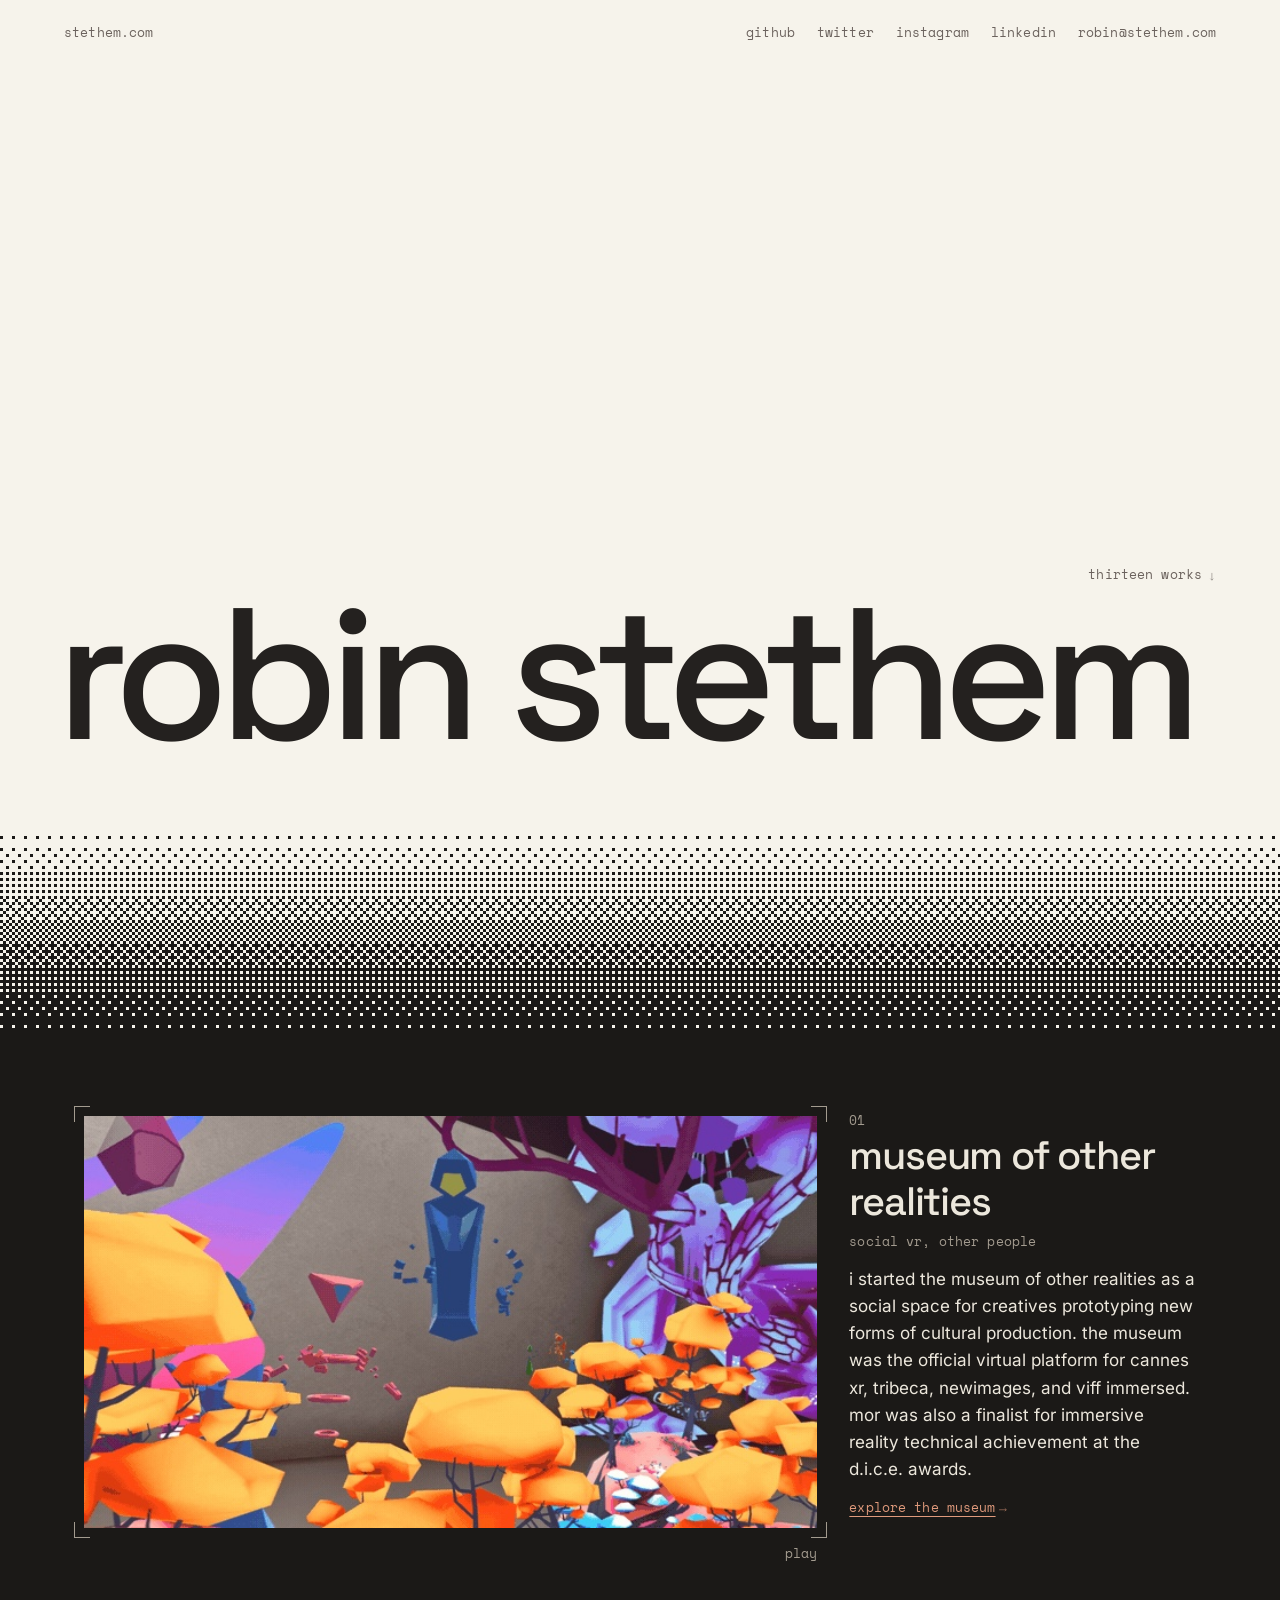
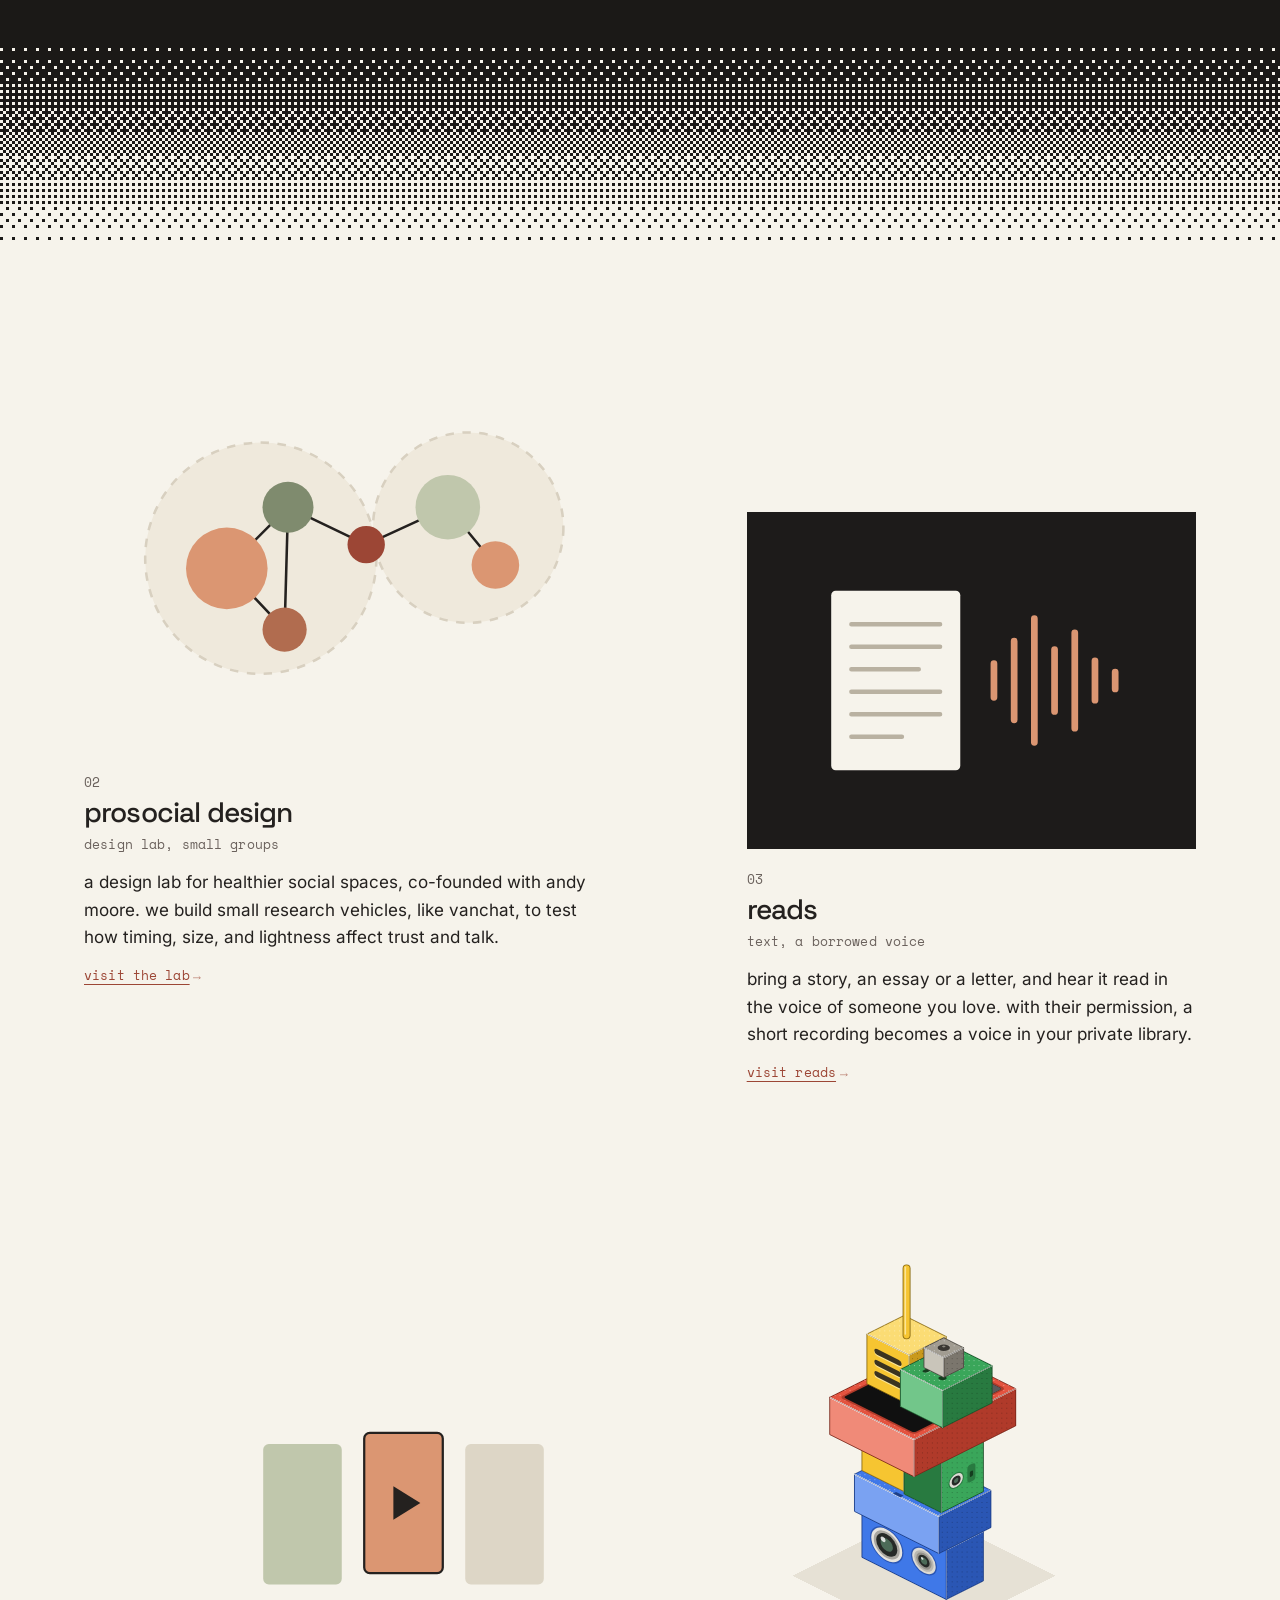
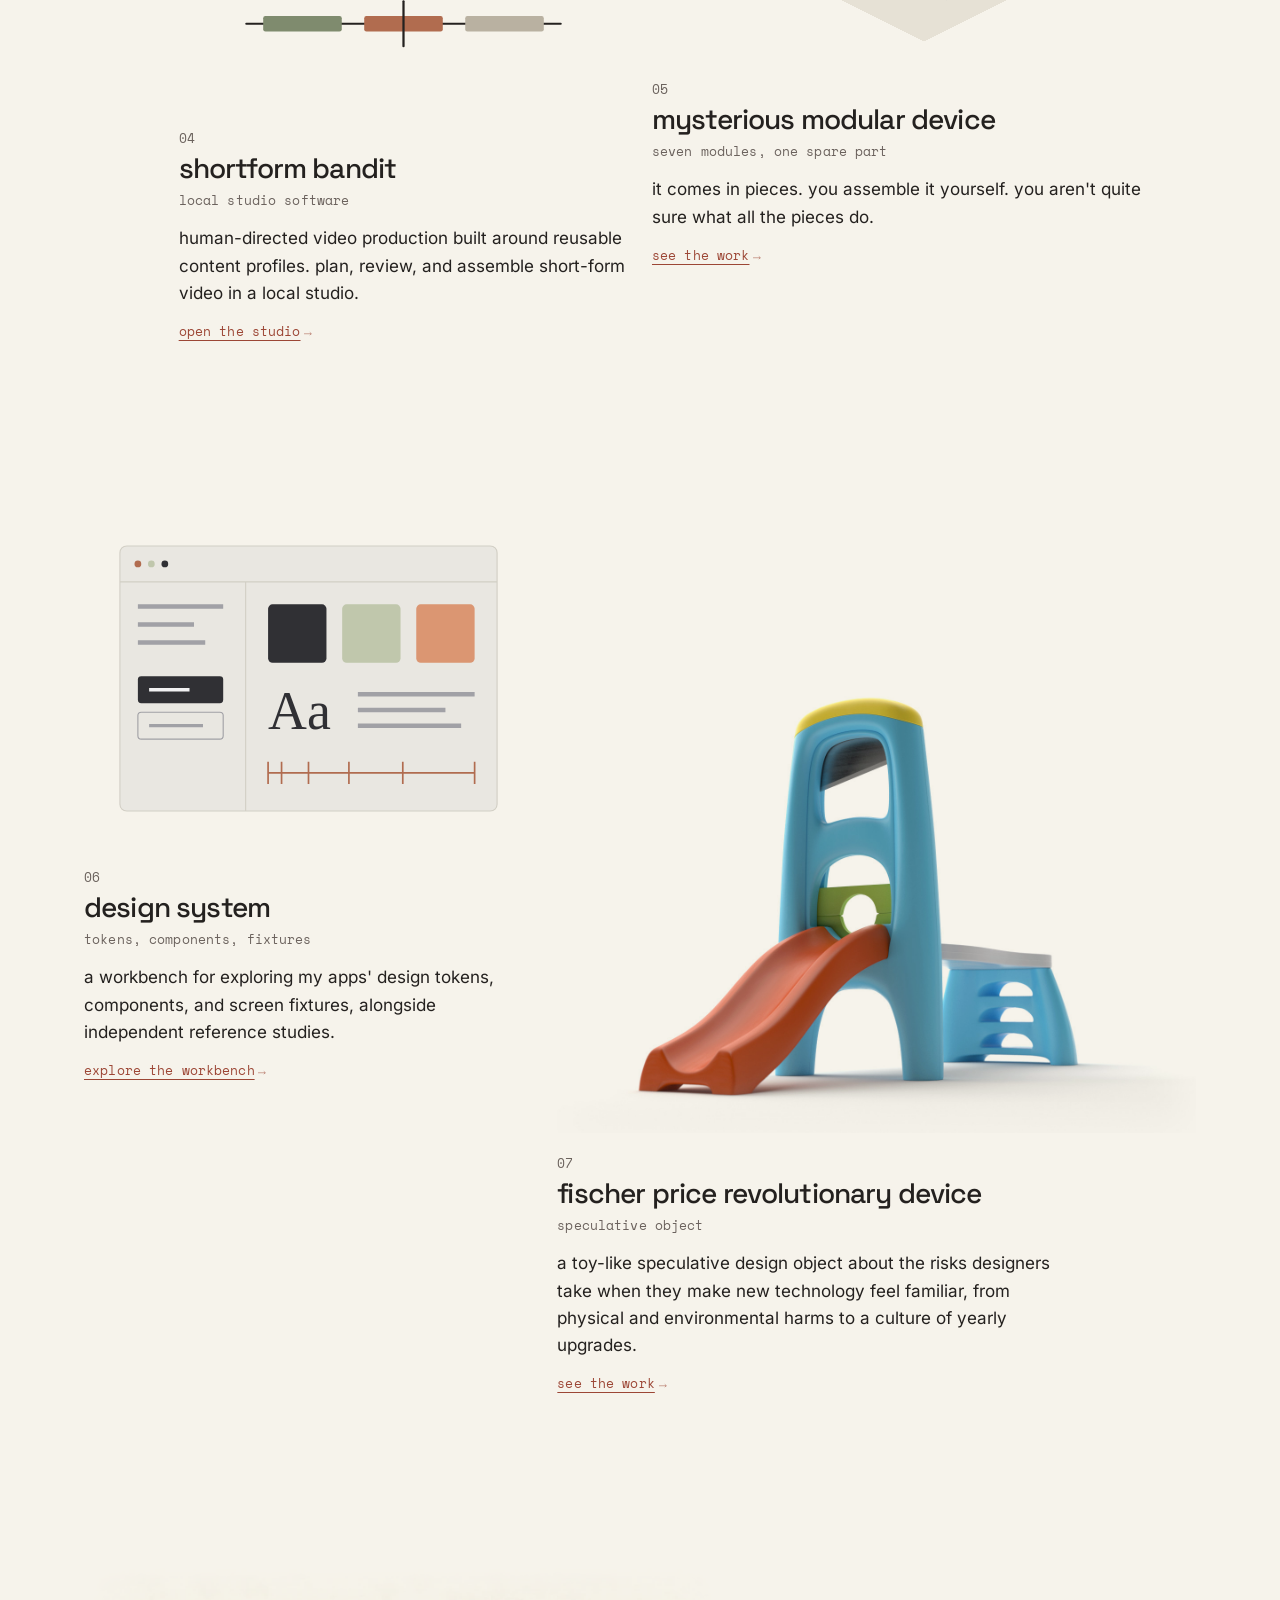
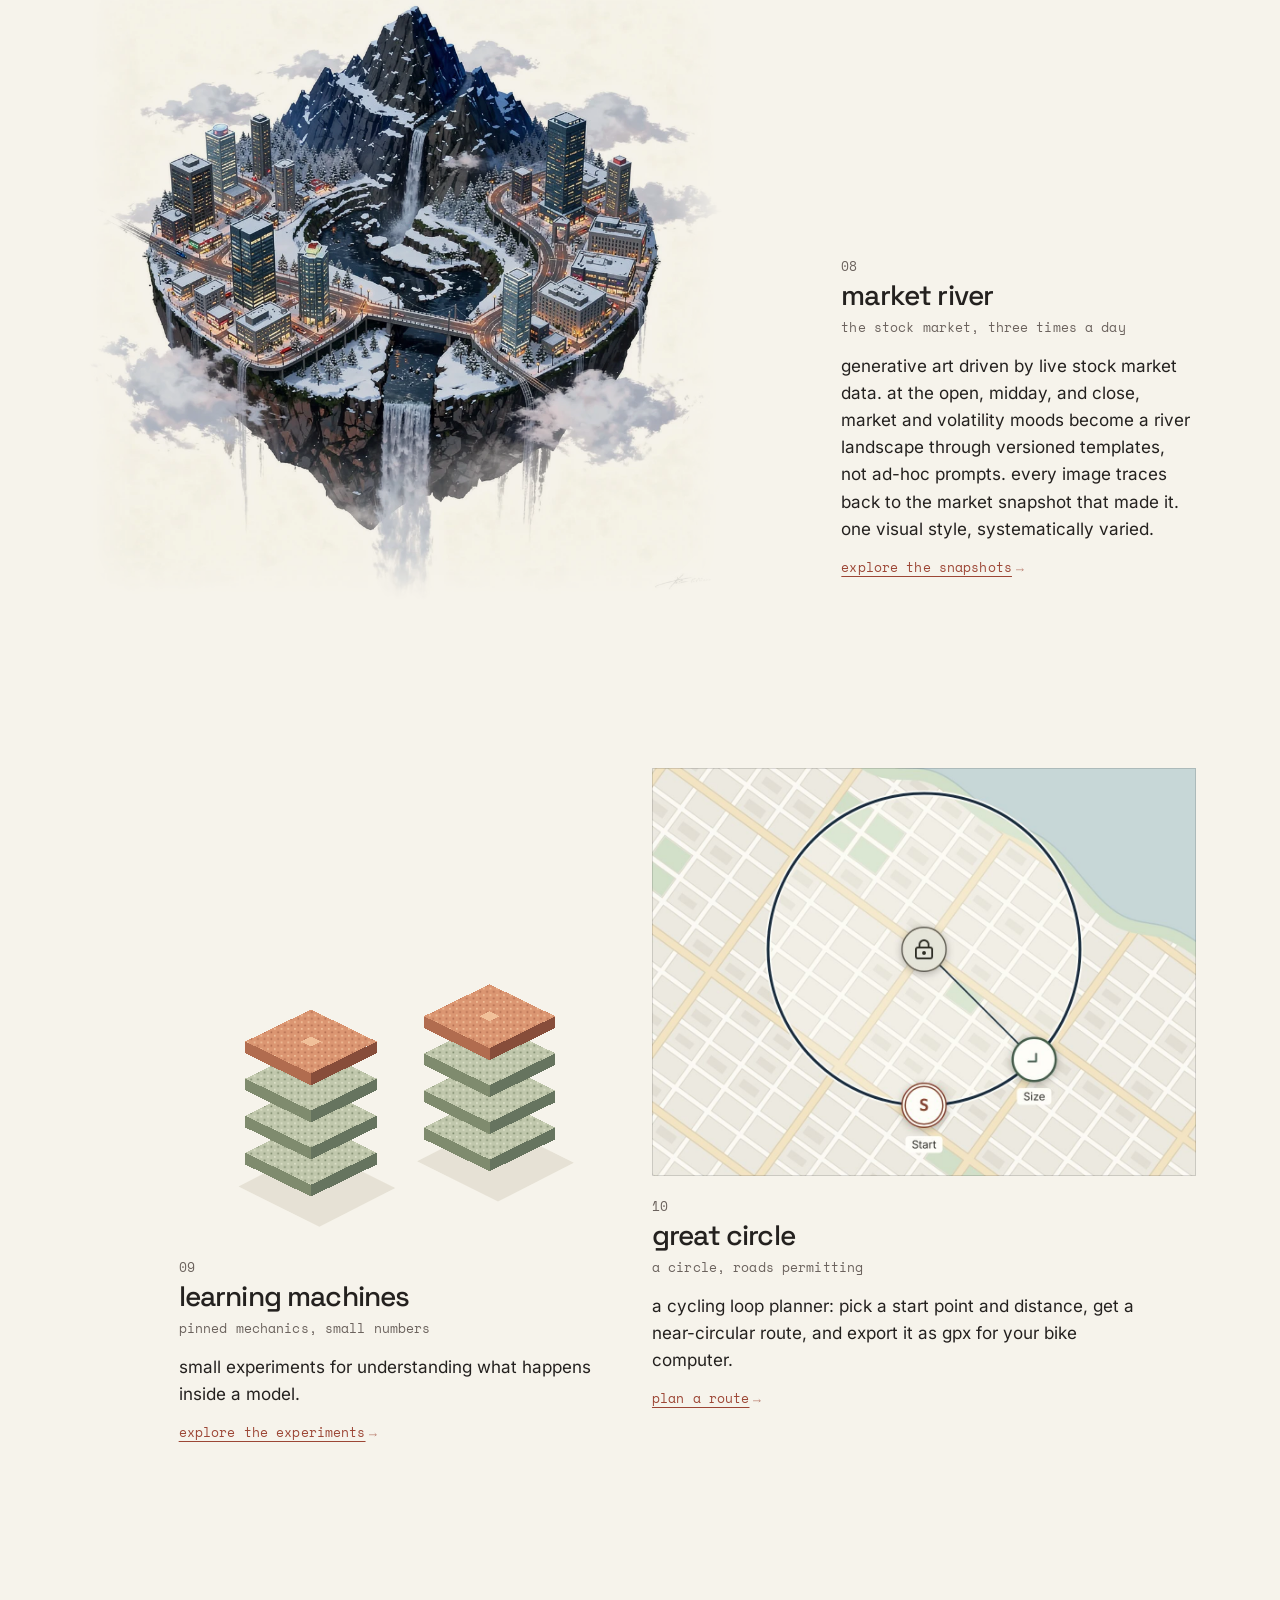
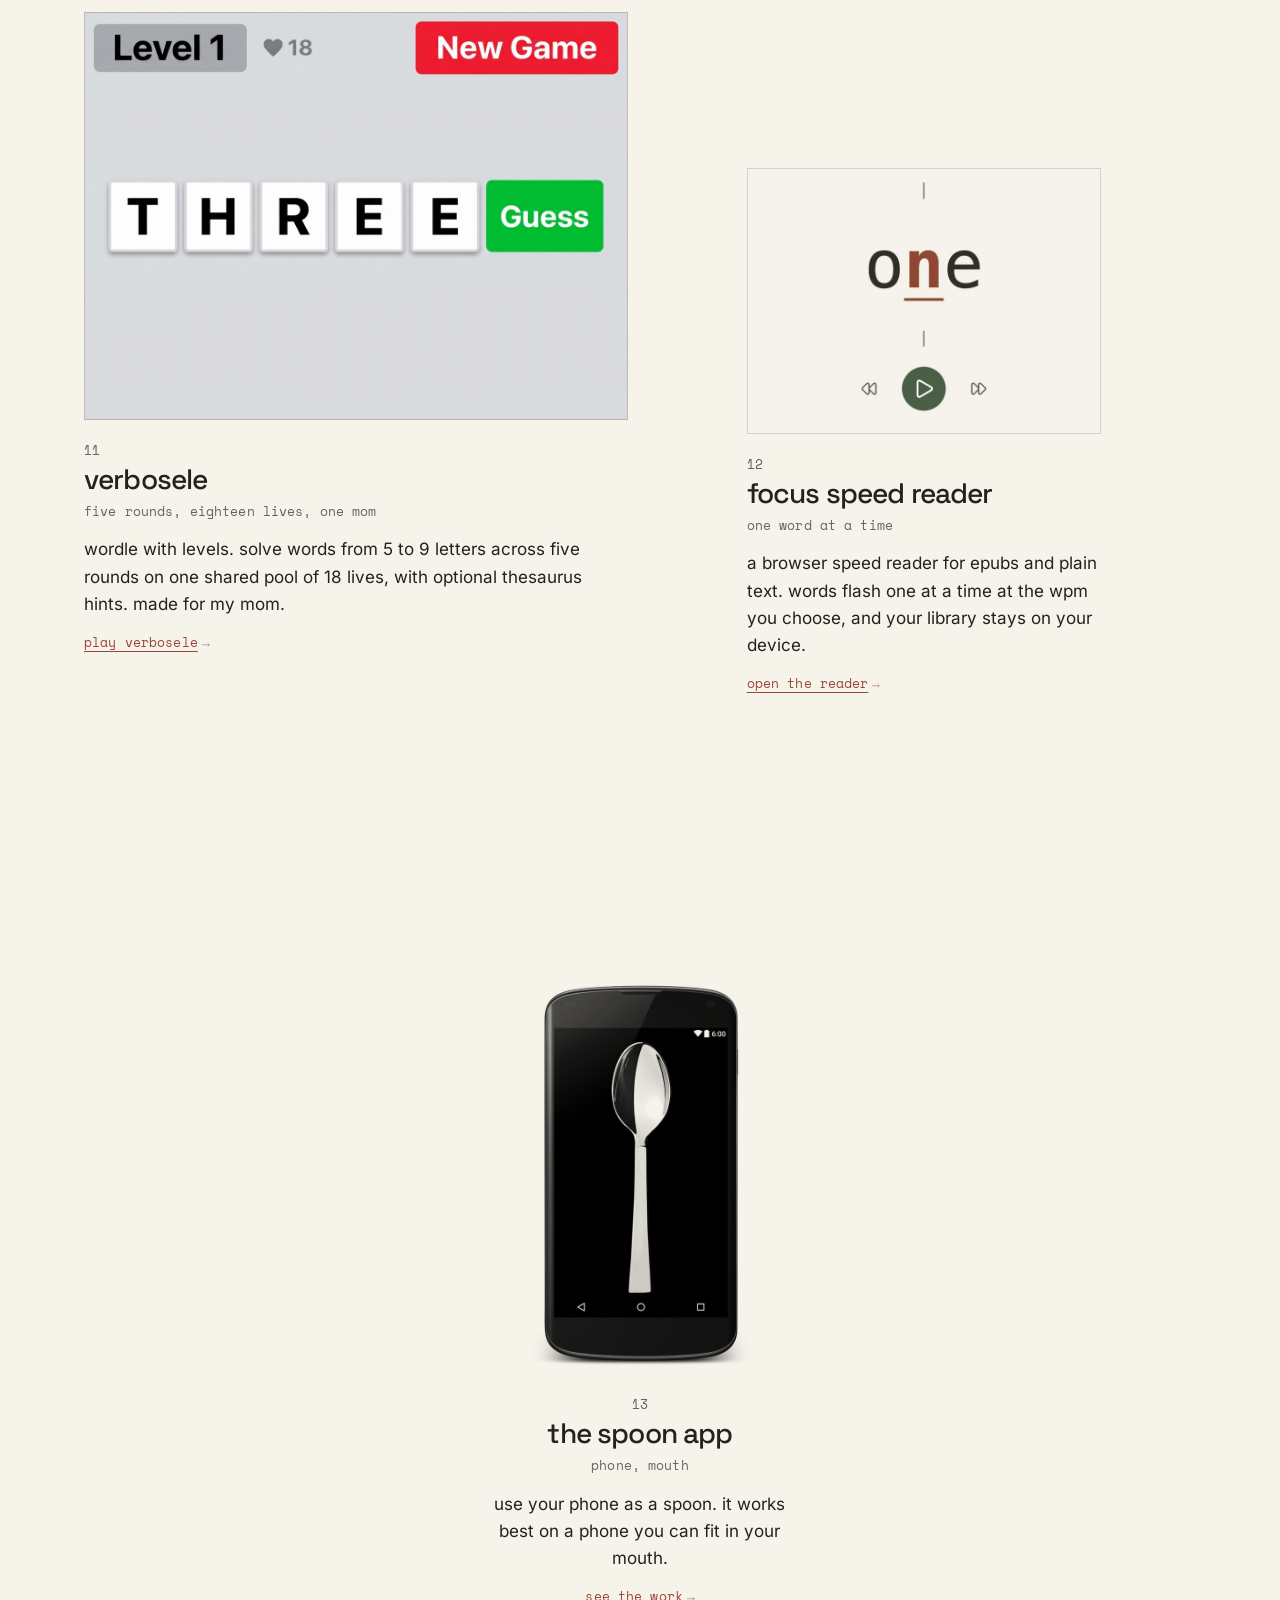
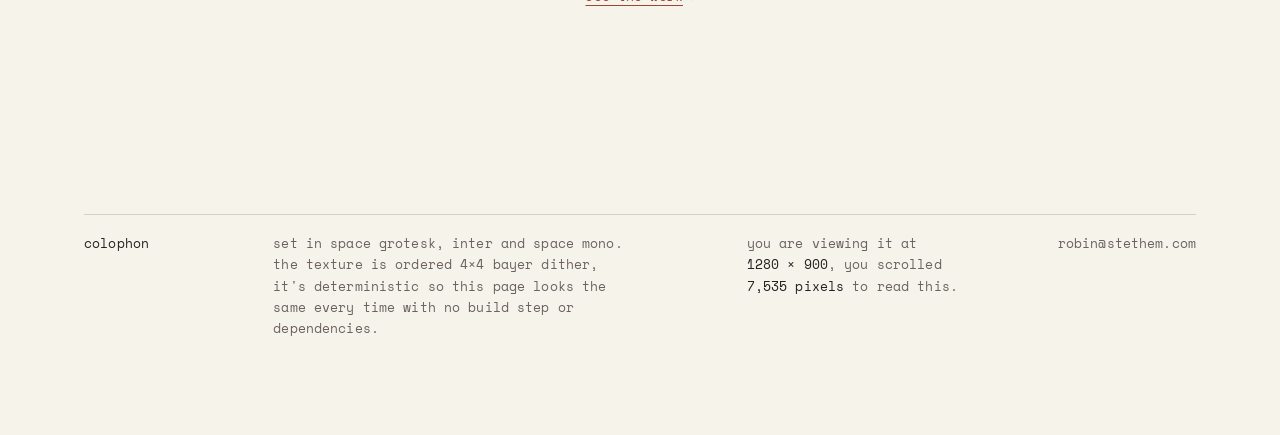
==== index.html @ 67fe588a "homepage refresh a little more decorative and fun" ====
<!DOCTYPE html>
<html lang="en">
<head>
    <meta charset="UTF-8">
    <meta name="viewport" content="width=device-width, initial-scale=1.0">
    <title>Robin Stethem — Museum of Other Realities founder · XR, generative art, design objects</title>
    <meta name="description" content="Robin Stethem founded the Museum of Other Realities, the social VR museum used by festivals like Cannes XR and Tribeca. Portfolio of speculative design objects, generative image systems, and small web apps.">
    <meta name="author" content="Robin Stethem">
    <link rel="canonical" href="https://stethem.com/">
    <link rel="alternate" type="text/markdown" href="https://stethem.com/index.md" title="Markdown version">
    <link rel="sitemap" type="application/xml" href="/sitemap.xml">

    <meta property="og:type" content="profile">
    <meta property="og:site_name" content="Robin Stethem">
    <meta property="og:title" content="Robin Stethem">
    <meta property="og:description" content="Founder of the Museum of Other Realities. Speculative design objects, generative image systems, and small web apps.">
    <meta property="og:url" content="https://stethem.com/">
    <meta property="og:image" content="https://stethem.com/images/og/home.jpg">
    <meta property="og:image:width" content="1200">
    <meta property="og:image:height" content="630">
    <meta property="og:image:alt" content="Projects by Robin Stethem: Museum of Other Realities, Mysterious Modular Device, Market River, and Verbosele">
    <meta property="profile:first_name" content="Robin">
    <meta property="profile:last_name" content="Stethem">
    <meta name="twitter:card" content="summary_large_image">
    <meta name="twitter:site" content="@robinstethem">
    <meta name="twitter:creator" content="@robinstethem">

    <link rel="icon" type="image/png" sizes="64x64" href="favicon.png">
    <link rel="preload" href="fonts/space-grotesk-latin.woff2" as="font" type="font/woff2" crossorigin>
    <link rel="preload" href="fonts/inter-latin.woff2" as="font" type="font/woff2" crossorigin>
    <link rel="preload" href="fonts/space-mono-latin.woff2" as="font" type="font/woff2" crossorigin>
    <link rel="stylesheet" href="homepage.css?v=20261113-1">
    <script src="homepage.js?v=20261113-1" defer></script>

    <script type="application/ld+json">
    {
      "@context": "https://schema.org",
      "@graph": [
        {
          "@type": "WebSite",
          "@id": "https://stethem.com/#website",
          "url": "https://stethem.com/",
          "name": "Robin Stethem",
          "inLanguage": "en",
          "publisher": { "@id": "https://stethem.com/#person" }
        },
        {
          "@type": "ProfilePage",
          "@id": "https://stethem.com/#profile",
          "url": "https://stethem.com/",
          "name": "Robin Stethem",
          "isPartOf": { "@id": "https://stethem.com/#website" },
          "mainEntity": { "@id": "https://stethem.com/#person" }
        },
        {
          "@type": "Person",
          "@id": "https://stethem.com/#person",
          "name": "Robin Stethem",
          "url": "https://stethem.com/",
          "email": "mailto:robin@stethem.com",
          "description": "Founder of the Museum of Other Realities. Makes speculative design objects, generative image systems, and small web apps.",
          "image": "https://stethem.com/images/og/home.jpg",
          "sameAs": [
            "https://github.com/rsteth",
            "https://x.com/robinstethem",
            "https://instagram.com/rsteth",
            "https://www.linkedin.com/in/stethem"
          ],
          "knowsAbout": ["Virtual reality", "Social VR", "Immersive art", "Speculative design", "Generative art", "Web applications"],
          "founder": {
            "@type": "Organization",
            "name": "Museum of Other Realities",
            "url": "https://museumor.com"
          }
        },
        {
          "@type": "ItemList",
          "name": "Projects",
          "itemListElement": [
            { "@type": "ListItem", "position": 1, "name": "Museum of Other Realities", "url": "https://museumor.com" },
            { "@type": "ListItem", "position": 2, "name": "Prosocial Design", "url": "https://prosocial.design" },
            { "@type": "ListItem", "position": 3, "name": "Reads", "url": "https://reads.sh" },
            { "@type": "ListItem", "position": 4, "name": "Shortform Bandit", "url": "https://bandit.stethem.com" },
            { "@type": "ListItem", "position": 5, "name": "Mysterious Modular Device", "url": "https://stethem.com/objects/mysterious-modular-device/" },
            { "@type": "ListItem", "position": 6, "name": "Design System", "url": "https://stethem.com/design-system/" },
            { "@type": "ListItem", "position": 7, "name": "Fischer Price Revolutionary Device", "url": "https://stethem.com/objects/fischer-price-revolutionary-device/" },
            { "@type": "ListItem", "position": 8, "name": "Market River", "url": "https://stethem.com/market-river/" },
            { "@type": "ListItem", "position": 9, "name": "Learning Machines", "url": "https://stethem.com/learning-machines/" },
            { "@type": "ListItem", "position": 10, "name": "Great Circle", "url": "https://stethem.com/great_circle/" },
            { "@type": "ListItem", "position": 11, "name": "Verbosele", "url": "https://stethem.com/verbosele/" },
            { "@type": "ListItem", "position": 12, "name": "Focus Speed Reader", "url": "https://stethem.com/focus-speed-reader/" },
            { "@type": "ListItem", "position": 13, "name": "The Spoon App", "url": "https://stethem.com/objects/the-spoon-app/" }
          ]
        }
      ]
    }
    </script>
</head>
<body>

<header class="hero">
    <div class="hero__bar mono">
        <span>stethem.com</span>
        <nav aria-label="Social and contact links">
            <a href="https://github.com/rsteth">github</a>
            <a href="https://x.com/robinstethem">twitter</a>
            <a href="https://instagram.com/rsteth">instagram</a>
            <a href="https://www.linkedin.com/in/stethem">linkedin</a>
            <a href="mailto:robin@stethem.com">robin@stethem.com</a>
        </nav>
    </div>
    <div class="hero__foot">
        <div class="hero__label mono">
            <p><a class="hero__down" href="#works">thirteen works<svg class="arrow arrow--s" viewBox="0 0 24 11" aria-hidden="true"><path d="M0 5.5h22.8M18 1l4.8 4.5L18 10"/></svg></a></p>
        </div>
        <h1>robin stethem</h1>
    </div>
</header>

<div class="band band--in" aria-hidden="true"><canvas data-band="in"></canvas></div>

<section class="room" id="works" aria-label="Museum of Other Realities">
    <div class="wrap">
        <article class="work room__hang" data-no="01">
            <figure class="film">
                <img src="museum-poster.jpg" alt="An immersive exhibition in the Museum of Other Realities" width="640" height="360">
                <video src="museum.mp4" poster="museum-poster.jpg" muted loop playsinline preload="metadata" aria-hidden="true" tabindex="-1"></video>
                <button class="film__toggle" type="button" hidden>pause</button>
            </figure>
            <div class="placard">
                <span class="placard__no mono">01</span>
                <h2><a class="work__link" href="https://museumor.com">Museum of Other Realities</a></h2>
                <span class="placard__medium mono">social vr, other people</span>
                <p>i started the museum of other realities as a social space for creatives prototyping new forms of cultural production. the museum was the official virtual platform for Cannes xr, tribeca, newimages, and viff immersed. mor was also a finalist for immersive reality technical achievement at the d.i.c.e. awards.</p>
                <span class="placard__action mono" aria-hidden="true">Explore the museum<svg class="arrow" viewBox="0 0 24 11"><path d="M0 5.5h22.8M18 1l4.8 4.5L18 10"/></svg></span>
            </div>
        </article>
    </div>
</section>

<div class="band band--out" aria-hidden="true"><canvas data-band="out"></canvas></div>

<main class="works">
    <div class="wrap hang">

        <article class="work w02" data-no="02">
            <figure class="frame"><img src="images/apps/prosocial.svg" alt="An illustration of two small groups of connected circles, joined by one circle that belongs to both" width="800" height="600" loading="lazy" decoding="async"></figure>
            <div class="placard">
                <span class="placard__no mono">02</span>
                <h2><a class="work__link" href="https://prosocial.design">Prosocial Design</a></h2>
                <span class="placard__medium mono">design lab, small groups</span>
                <p>A design lab for healthier social spaces, co-founded with Andy Moore. We build small research vehicles, like VanChat, to test how timing, size, and lightness affect trust and talk.</p>
                <span class="placard__action mono" aria-hidden="true">Visit the lab<svg class="arrow" viewBox="0 0 24 11"><path d="M0 5.5h22.8M18 1l4.8 4.5L18 10"/></svg></span>
            </div>
        </article>

        <article class="work w03" data-no="03">
            <figure class="frame"><img src="images/apps/reads.svg" alt="An illustration of a page of text turning into a sound wave" width="800" height="600" loading="lazy" decoding="async"></figure>
            <div class="placard">
                <span class="placard__no mono">03</span>
                <h2><a class="work__link" href="https://reads.sh">Reads</a></h2>
                <span class="placard__medium mono">text, a borrowed voice</span>
                <p>Bring a story, an essay or a letter, and hear it read in the voice of someone you love. With their permission, a short recording becomes a voice in your private library.</p>
                <span class="placard__action mono" aria-hidden="true">Visit Reads<svg class="arrow" viewBox="0 0 24 11"><path d="M0 5.5h22.8M18 1l4.8 4.5L18 10"/></svg></span>
            </div>
        </article>

        <article class="work w04" data-no="04">
            <figure class="frame"><img src="images/apps/shortform-bandit.svg" alt="An illustration of three vertical video frames on a timeline, the middle one marked for review" width="800" height="600" loading="lazy" decoding="async"></figure>
            <div class="placard">
                <span class="placard__no mono">04</span>
                <h2><a class="work__link" href="https://bandit.stethem.com">Shortform Bandit</a></h2>
                <span class="placard__medium mono">local studio software</span>
                <p>Human-directed video production built around reusable content profiles. Plan, review, and assemble short-form video in a local studio.</p>
                <span class="placard__action mono" aria-hidden="true">Open the studio<svg class="arrow" viewBox="0 0 24 11"><path d="M0 5.5h22.8M18 1l4.8 4.5L18 10"/></svg></span>
            </div>
        </article>

        <article class="work w05" data-no="05">
            <figure class="frame" role="img" aria-label="The Mysterious Modular Device's colored modules stacked as a tower in the wrong order"><svg xmlns="http://www.w3.org/2000/svg" viewBox="-199.3 -232 438.7 329" fill="none" aria-hidden="true" class="mmd-thumbnail-art" shape-rendering="crispEdges"><defs><pattern id="mmd-dl" width="4" height="4" patternUnits="userSpaceOnUse"><rect width="1" height="1" fill="#fff" opacity=".4"/></pattern><pattern id="mmd-dd" width="4" height="4" patternUnits="userSpaceOnUse"><rect x="2" y="2" width="1" height="1" fill="#000" opacity=".25"/></pattern><pattern id="mmd-mesh" width="2.4" height="2.4" patternUnits="userSpaceOnUse"><circle cx=".8" cy=".8" r=".55" fill="#9a9a96"/></pattern></defs><rect x="-199.3" y="-232" width="438.7" height="329" fill="#f6f3eb"/><path d="M20,-23L126,30L20,83L-86,30z" fill="#ddd6c6" opacity=".6"/><g class="mmd-piece" style="--mmd-x:-7px;--mmd-y:-3.5px"><g stroke="#1d3f88" stroke-width=".7" stroke-linejoin="round"><path d="M0,-40L68,-6L38,9L-30,-25z" fill="#7aa2f2"/><path d="M68,-6L38,9L38,49L68,34z" fill="#2a56b4"/><path d="M-30,-25L38,9L38,49L-30,15z" fill="#3f78e8"/></g><path d="M0,-40L68,-6L38,9L-30,-25z" fill="url(#mmd-dl)"/><path d="M68,-6L38,9L38,49L68,34z" fill="url(#mmd-dd)"/><path d="M-30 -25L38 9" stroke="#fff" stroke-width="1.3" opacity="0.55"/><path d="M68 -6L38 9" stroke="#fff" stroke-width="1.3" opacity="0.4"/><path d="M38 9L38 49" stroke="#fff" stroke-width="1" opacity="0.3"/><g shape-rendering="geometricPrecision" transform="matrix(1,.5,0,1,-30,-25)"><circle cx="20" cy="20" r="13.5" fill="#2a56b4"/><circle cx="20" cy="20" r="12.5" fill="#e6e4de"/><circle cx="20" cy="20" r="10.5" fill="#a9a7a0"/><circle cx="20" cy="20" r="8.5" fill="#262a27"/><circle cx="20" cy="20" r="5" fill="#4c6b58"/><circle cx="17" cy="17" r="2" fill="#fff" opacity=".8"/><circle cx="50" cy="18" r="10.5" fill="#2a56b4"/><circle cx="50" cy="18" r="9.5" fill="#dddbd4"/><circle cx="50" cy="18" r="7.8" fill="#b9b7b0"/><circle cx="50" cy="18" r="6.2" fill="#93918a"/><circle cx="50" cy="18" r="4.6" fill="#262a27"/><circle cx="50" cy="18" r="2.6" fill="#4c6b58"/><circle cx="48.6" cy="16.6" r="1" fill="#fff" opacity=".8"/></g></g><g class="mmd-piece" style="--mmd-x:7px;--mmd-y:3.5px"><g stroke="#1d3f88" stroke-width=".7" stroke-linejoin="round"><path d="M6,-73L74,-39L32,-18L-36,-52z" fill="#3f78e8"/><path d="M74,-39L32,-18L32,12L74,-9z" fill="#2a56b4"/><path d="M-36,-52L32,-18L32,12L-36,-22z" fill="#7aa2f2"/></g><path d="M6,-73L74,-39L32,-18L-36,-52z" fill="url(#mmd-dl)"/><path d="M74,-39L32,-18L32,12L74,-9z" fill="url(#mmd-dd)"/><path d="M-36 -52L32 -18" stroke="#fff" stroke-width="1.3" opacity="0.55"/><path d="M74 -39L32 -18" stroke="#fff" stroke-width="1.3" opacity="0.4"/><path d="M32 -18L32 12" stroke="#fff" stroke-width="1" opacity="0.3"/><g shape-rendering="geometricPrecision" transform="matrix(1,.5,-1,.5,6,-73)"><rect x="7" y="10" width="54" height="22" rx="11" fill="#2a56b4"/><rect x="8" y="11" width="52" height="20" rx="10" fill="#e6e4de"/><rect x="10" y="13" width="48" height="16" rx="8" fill="#4a4a48"/><rect x="10" y="13" width="48" height="16" rx="8" fill="url(#mmd-mesh)"/><rect x="31" y="39.5" width="6" height="2.5" fill="#1d3f88"/></g></g><g class="mmd-piece" style="--mmd-x:-8px;--mmd-y:-4px"><g stroke="#8a6a10" stroke-width=".7" stroke-linejoin="round"><path d="M0,-112L34,-95L4,-80L-30,-97z" fill="#fbdc74"/><path d="M34,-95L4,-80L4,-38L34,-53z" fill="#c9991c"/><path d="M-30,-97L4,-80L4,-38L-30,-55z" fill="#f6c531"/></g><path d="M0,-112L34,-95L4,-80L-30,-97z" fill="url(#mmd-dl)"/><path d="M34,-95L4,-80L4,-38L34,-53z" fill="url(#mmd-dd)"/><path d="M-30 -97L4 -80" stroke="#fff" stroke-width="1.3" opacity="0.55"/><path d="M34 -95L4 -80" stroke="#fff" stroke-width="1.3" opacity="0.4"/><path d="M4 -80L4 -38" stroke="#fff" stroke-width="1" opacity="0.3"/><g shape-rendering="geometricPrecision" transform="matrix(1,.5,0,1,-30,-97)"><circle cx="17" cy="21.6" r="2" fill="#fbe596"/><circle cx="17" cy="21" r="2" fill="#6e540a"/></g></g><g class="mmd-piece" style="--mmd-x:8px;--mmd-y:-4px"><g stroke="#1a5229" stroke-width=".7" stroke-linejoin="round"><path d="M38,-95L68,-80L34,-63L4,-78z" fill="#72c68a"/><path d="M68,-80L34,-63L34,-21L68,-38z" fill="#3aa65a"/><path d="M4,-78L34,-63L34,-21L4,-36z" fill="#287a40"/></g><path d="M38,-95L68,-80L34,-63L4,-78z" fill="url(#mmd-dl)"/><path d="M68,-80L34,-63L34,-21L68,-38z" fill="url(#mmd-dd)"/><path d="M4 -78L34 -63" stroke="#fff" stroke-width="1.3" opacity="0.55"/><path d="M68 -80L34 -63" stroke="#fff" stroke-width="1.3" opacity="0.4"/><path d="M34 -63L34 -21" stroke="#fff" stroke-width="1" opacity="0.3"/><g shape-rendering="geometricPrecision" transform="matrix(1,-.5,0,1,34,-63)"><circle cx="12" cy="22" r="6.2" fill="#287a40"/><circle cx="12" cy="22" r="5.4" fill="#dddbd4"/><circle cx="12" cy="22" r="3.6" fill="#262a27"/><circle cx="12" cy="22" r="1.8" fill="#4c6b58"/><rect x="21" y="15" width="6.5" height="14" rx="2.5" fill="#287a40"/><rect x="23" y="20.5" width="2.6" height="4.5" rx="1" fill="#143d1e"/></g></g><g class="mmd-piece" style="--mmd-x:-7px;--mmd-y:3.5px"><g stroke="#7c261a" stroke-width=".7" stroke-linejoin="round"><path d="M26,-155L94,-121L12,-80L-56,-114z" fill="#e4533f"/><path d="M94,-121L12,-80L12,-50L94,-91z" fill="#b03a2a"/><path d="M-56,-114L12,-80L12,-50L-56,-84z" fill="#f08a78"/></g><path d="M26,-155L94,-121L12,-80L-56,-114z" fill="url(#mmd-dl)"/><path d="M94,-121L12,-80L12,-50L94,-91z" fill="url(#mmd-dd)"/><path d="M-56 -114L12 -80" stroke="#fff" stroke-width="1.3" opacity="0.55"/><path d="M94 -121L12 -80" stroke="#fff" stroke-width="1.3" opacity="0.4"/><path d="M12 -80L12 -50" stroke="#fff" stroke-width="1" opacity="0.3"/><g shape-rendering="geometricPrecision" transform="matrix(1,.5,-1,.5,26,-155)"><rect x="4" y="4" width="60" height="74" rx="2.5" fill="#b03a2a"/><rect x="5.5" y="5.5" width="57" height="71" rx="2" fill="#101010"/><path d="M5.5 7.5q0-2 2-2h53q2 0 2 2V52L5.5 26z" fill="#5a5a5a"/></g></g><g class="mmd-piece" style="--mmd-x:-6px;--mmd-y:-3px"><g stroke="#8a6a10" stroke-width=".7" stroke-linejoin="round"><path d="M4,-180L38,-163L8,-148L-26,-165z" fill="#fbdc74"/><path d="M38,-163L8,-148L8,-108L38,-123z" fill="#c9991c"/><path d="M-26,-165L8,-148L8,-108L-26,-125z" fill="#f6c531"/></g><path d="M4,-180L38,-163L8,-148L-26,-165z" fill="url(#mmd-dl)"/><path d="M38,-163L8,-148L8,-108L38,-123z" fill="url(#mmd-dd)"/><path d="M-26 -165L8 -148" stroke="#fff" stroke-width="1.3" opacity="0.55"/><path d="M38 -163L8 -148" stroke="#fff" stroke-width="1.3" opacity="0.4"/><path d="M8 -148L8 -108" stroke="#fff" stroke-width="1" opacity="0.3"/><g shape-rendering="geometricPrecision" transform="matrix(1,.5,0,1,-26,-165)"><rect x="6" y="9" width="22" height="4.5" rx="2.2" fill="#fbe596"/><rect x="6" y="8" width="22" height="4.5" rx="2.2" fill="#3b3320"/><rect x="6" y="18" width="22" height="4.5" rx="2.2" fill="#fbe596"/><rect x="6" y="17" width="22" height="4.5" rx="2.2" fill="#3b3320"/><rect x="6" y="27" width="22" height="4.5" rx="2.2" fill="#fbe596"/><rect x="6" y="26" width="22" height="4.5" rx="2.2" fill="#3b3320"/></g><g shape-rendering="geometricPrecision" transform="matrix(1,-.5,0,1,8,-148)"><rect x="3" y="8" width="17" height="4.5" rx="2.2" fill="#3b3320"/><rect x="3" y="17" width="17" height="4.5" rx="2.2" fill="#3b3320"/><rect x="3" y="26" width="17" height="4.5" rx="2.2" fill="#3b3320"/></g></g><g class="mmd-piece" style="--mmd-x:6px;--mmd-y:3px"><g stroke="#1a5229" stroke-width=".7" stroke-linejoin="round"><path d="M41,-156.5L75,-139.5L35,-119.5L1,-136.5z" fill="#3aa65a"/><path d="M75,-139.5L35,-119.5L35,-89.5L75,-109.5z" fill="#287a40"/><path d="M1,-136.5L35,-119.5L35,-89.5L1,-106.5z" fill="#72c68a"/></g><path d="M41,-156.5L75,-139.5L35,-119.5L1,-136.5z" fill="url(#mmd-dl)"/><path d="M75,-139.5L35,-119.5L35,-89.5L75,-109.5z" fill="url(#mmd-dd)"/><path d="M1 -136.5L35 -119.5" stroke="#fff" stroke-width="1.3" opacity="0.55"/><path d="M75 -139.5L35 -119.5" stroke="#fff" stroke-width="1.3" opacity="0.4"/><path d="M35 -119.5L35 -89.5" stroke="#fff" stroke-width="1" opacity="0.3"/><g shape-rendering="geometricPrecision" transform="matrix(1,.5,-1,.5,41,-156.5)"><rect x="10.8" y="7" width="3.2" height="26" rx="1.6" fill="#72c68a"/><rect x="10" y="7" width="3.2" height="26" rx="1.6" fill="#143d1e"/><circle cx="24" cy="30" r="2.4" fill="#143d1e"/></g></g><g class="mmd-piece" style="--mmd-x:-6px;--mmd-y:-3px"><g shape-rendering="geometricPrecision" stroke-linecap="round"><path d="M6 -164L6 -218" stroke="#8a6a10" stroke-width="6.4"/><path d="M6 -164L6 -218" stroke="#f6c531" stroke-width="5"/><path d="M5 -165L5 -219" stroke="#fbe596" stroke-width="1.2"/></g></g><g class="mmd-piece" style="--mmd-x:6px;--mmd-y:3px"><g stroke="#4a4740" stroke-width=".7" stroke-linejoin="round"><path d="M36,-162L52,-154L36,-146L20,-154z" fill="#a19c91"/><path d="M52,-154L36,-146L36,-130L52,-138z" fill="#7b766d"/><path d="M20,-154L36,-146L36,-130L20,-138z" fill="#c9c5ba"/></g><path d="M36,-162L52,-154L36,-146L20,-154z" fill="url(#mmd-dl)"/><path d="M52,-154L36,-146L36,-130L52,-138z" fill="url(#mmd-dd)"/><path d="M20 -154L36 -146" stroke="#fff" stroke-width="1.3" opacity="0.55"/><path d="M52 -154L36 -146" stroke="#fff" stroke-width="1.3" opacity="0.4"/><path d="M36 -146L36 -130" stroke="#fff" stroke-width="1" opacity="0.3"/><g shape-rendering="geometricPrecision" transform="matrix(1,.5,-1,.5,36,-162)"><circle cx="8" cy="8" r="3.5" fill="#3a3732"/><circle cx="7" cy="7" r="1" fill="#8a867c"/></g></g></svg></figure>
            <div class="placard">
                <span class="placard__no mono">05</span>
                <h2><a class="work__link" href="objects/mysterious-modular-device/">Mysterious Modular Device</a></h2>
                <span class="placard__medium mono">seven modules, one spare part</span>
                <p>It comes in pieces. You assemble it yourself. You aren't quite sure what all the pieces do.</p>
                <span class="placard__action mono" aria-hidden="true">See the work<svg class="arrow" viewBox="0 0 24 11"><path d="M0 5.5h22.8M18 1l4.8 4.5L18 10"/></svg></span>
            </div>
        </article>

        <article class="work w06" data-no="06">
            <figure class="frame"><img src="images/apps/design-system.svg" alt="An illustration of design tokens: color swatches, type, spacing, and component shapes" width="800" height="600" loading="lazy" decoding="async"></figure>
            <div class="placard">
                <span class="placard__no mono">06</span>
                <h2><a class="work__link" href="https://stethem.com/design-system/">Design System</a></h2>
                <span class="placard__medium mono">tokens, components, fixtures</span>
                <p>A workbench for exploring my apps' design tokens, components, and screen fixtures, alongside independent reference studies.</p>
                <span class="placard__action mono" aria-hidden="true">Explore the workbench<svg class="arrow" viewBox="0 0 24 11"><path d="M0 5.5h22.8M18 1l4.8 4.5L18 10"/></svg></span>
            </div>
        </article>

        <article class="work w07" data-no="07">
            <figure class="frame frame--paper"><img src="images/invisible-objects/IMG_8485.jpeg" alt="The blue, yellow, orange, and green Fischer Price Revolutionary Device" width="1440" height="1080" loading="lazy" decoding="async"></figure>
            <div class="placard">
                <span class="placard__no mono">07</span>
                <h2><a class="work__link" href="objects/fischer-price-revolutionary-device/">Fischer Price Revolutionary Device</a></h2>
                <span class="placard__medium mono">speculative object</span>
                <p>A toy-like speculative design object about the risks designers take when they make new technology feel familiar, from physical and environmental harms to a culture of yearly upgrades.</p>
                <span class="placard__action mono" aria-hidden="true">See the work<svg class="arrow" viewBox="0 0 24 11"><path d="M0 5.5h22.8M18 1l4.8 4.5L18 10"/></svg></span>
            </div>
        </article>

        <article class="work w08" data-no="08">
            <figure class="frame frame--square"><span class="feather"><img src="images/market-river/2026-10-23-close-353a8248769a-sunny.webp" alt="A snowy floating island city with skyscrapers, a mountain waterfall, and a winding river — Market River, October 23 closing snapshot" width="1008" height="1008" loading="lazy" decoding="async"></span></figure>
            <div class="placard">
                <span class="placard__no mono">08</span>
                <h2><a class="work__link" href="market-river/">Market River</a></h2>
                <span class="placard__medium mono">the stock market, three times a day</span>
                <p>Generative art driven by live stock market data. At the open, midday, and close, market and volatility moods become a river landscape through versioned templates, not ad-hoc prompts. Every image traces back to the market snapshot that made it. One visual style, systematically varied.</p>
                <span class="placard__action mono" aria-hidden="true">Explore the snapshots<svg class="arrow" viewBox="0 0 24 11"><path d="M0 5.5h22.8M18 1l4.8 4.5L18 10"/></svg></span>
            </div>
        </article>

        <article class="work w09" data-no="09">
            <figure class="frame" role="img" aria-label="Two isometric layer stacks, each with three sage slabs beneath one terracotta slab"><svg xmlns="http://www.w3.org/2000/svg" viewBox="0 0 266 200" fill="none" aria-hidden="true" class="learning-thumbnail-art"><defs><pattern id="lm-sage-dither" width="4" height="4" patternUnits="userSpaceOnUse"><rect width="1" height="1" fill="#dde1c9"/><rect x="2" y="2" width="1" height="1" fill="#7f8b6e"/></pattern><pattern id="lm-terra-dither" width="4" height="4" patternUnits="userSpaceOnUse"><rect width="1" height="1" fill="#f1c19a"/><rect x="2" y="2" width="1" height="1" fill="#b16c4f"/></pattern></defs><path fill="#f6f3eb" d="M0 0h266v200H0z"/><path d="M35 170l45 -23 48 24 -45 23z" fill="#ddd6c6" opacity=".6"/><g class="learning-thumb-slab" style="--slab-lift:0px" shape-rendering="crispEdges"><path d="M39 150l39 19v7l-39 -19z" fill="#7f8b6e"/><path d="M78 169l39 -19v7l-39 19z" fill="#66745f"/><path d="M78 131l39 19 -39 19 -39 -19z" fill="#c0c7ac"/><path d="M78 131l39 19 -39 19 -39 -19z" fill="url(#lm-sage-dither)"/><path d="M72 150l6 -3 6 3 -6 3z" fill="#dde1c9"/></g><g class="learning-thumb-slab" style="--slab-lift:-3px" shape-rendering="crispEdges"><path d="M39 128l39 19v7l-39 -19z" fill="#7f8b6e"/><path d="M78 147l39 -19v7l-39 19z" fill="#66745f"/><path d="M78 109l39 19 -39 19 -39 -19z" fill="#c0c7ac"/><path d="M78 109l39 19 -39 19 -39 -19z" fill="url(#lm-sage-dither)"/><path d="M72 128l6 -3 6 3 -6 3z" fill="#dde1c9"/></g><g class="learning-thumb-slab" style="--slab-lift:-6px" shape-rendering="crispEdges"><path d="M39 106l39 19v7l-39 -19z" fill="#7f8b6e"/><path d="M78 125l39 -19v7l-39 19z" fill="#66745f"/><path d="M78 87l39 19 -39 19 -39 -19z" fill="#c0c7ac"/><path d="M78 87l39 19 -39 19 -39 -19z" fill="url(#lm-sage-dither)"/><path d="M72 106l6 -3 6 3 -6 3z" fill="#dde1c9"/></g><g class="learning-thumb-slab" style="--slab-lift:-9px" shape-rendering="crispEdges"><path d="M39 84l39 19v7l-39 -19z" fill="#b16c4f"/><path d="M78 103l39 -19v7l-39 19z" fill="#874d3a"/><path d="M78 65l39 19 -39 19 -39 -19z" fill="#db9672"/><path d="M78 65l39 19 -39 19 -39 -19z" fill="url(#lm-terra-dither)"/><path d="M72 84l6 -3 6 3 -6 3z" fill="#f1c19a"/></g><path d="M141 155l45 -23 48 24 -45 23z" fill="#ddd6c6" opacity=".6"/><g class="learning-thumb-slab" style="--slab-lift:0px" shape-rendering="crispEdges"><path d="M145 135l39 19v7l-39 -19z" fill="#7f8b6e"/><path d="M184 154l39 -19v7l-39 19z" fill="#66745f"/><path d="M184 116l39 19 -39 19 -39 -19z" fill="#c0c7ac"/><path d="M184 116l39 19 -39 19 -39 -19z" fill="url(#lm-sage-dither)"/><path d="M178 135l6 -3 6 3 -6 3z" fill="#dde1c9"/></g><g class="learning-thumb-slab" style="--slab-lift:-3px" shape-rendering="crispEdges"><path d="M145 113l39 19v7l-39 -19z" fill="#7f8b6e"/><path d="M184 132l39 -19v7l-39 19z" fill="#66745f"/><path d="M184 94l39 19 -39 19 -39 -19z" fill="#c0c7ac"/><path d="M184 94l39 19 -39 19 -39 -19z" fill="url(#lm-sage-dither)"/><path d="M178 113l6 -3 6 3 -6 3z" fill="#dde1c9"/></g><g class="learning-thumb-slab" style="--slab-lift:-6px" shape-rendering="crispEdges"><path d="M145 91l39 19v7l-39 -19z" fill="#7f8b6e"/><path d="M184 110l39 -19v7l-39 19z" fill="#66745f"/><path d="M184 72l39 19 -39 19 -39 -19z" fill="#c0c7ac"/><path d="M184 72l39 19 -39 19 -39 -19z" fill="url(#lm-sage-dither)"/><path d="M178 91l6 -3 6 3 -6 3z" fill="#dde1c9"/></g><g class="learning-thumb-slab" style="--slab-lift:-9px" shape-rendering="crispEdges"><path d="M145 69l39 19v7l-39 -19z" fill="#b16c4f"/><path d="M184 88l39 -19v7l-39 19z" fill="#874d3a"/><path d="M184 50l39 19 -39 19 -39 -19z" fill="#db9672"/><path d="M184 50l39 19 -39 19 -39 -19z" fill="url(#lm-terra-dither)"/><path d="M178 69l6 -3 6 3 -6 3z" fill="#f1c19a"/></g></svg></figure>
            <div class="placard">
                <span class="placard__no mono">09</span>
                <h2><a class="work__link" href="learning-machines/">Learning Machines</a></h2>
                <span class="placard__medium mono">pinned mechanics, small numbers</span>
                <p>Small experiments for understanding what happens inside a model.</p>
                <span class="placard__action mono" aria-hidden="true">Explore the experiments<svg class="arrow" viewBox="0 0 24 11"><path d="M0 5.5h22.8M18 1l4.8 4.5L18 10"/></svg></span>
            </div>
        </article>

        <article class="work w10" data-no="10">
            <figure class="frame frame--shot"><img src="images/apps/great-circle.jpeg" alt="Great Circle's loop planner: a circle over a city street grid by the water" width="1200" height="900" loading="lazy" decoding="async"></figure>
            <div class="placard">
                <span class="placard__no mono">10</span>
                <h2><a class="work__link" href="https://stethem.com/great_circle/">Great Circle</a></h2>
                <span class="placard__medium mono">a circle, roads permitting</span>
                <p>A cycling loop planner: pick a start point and distance, get a near-circular route, and export it as GPX for your bike computer.</p>
                <span class="placard__action mono" aria-hidden="true">Plan a route<svg class="arrow" viewBox="0 0 24 11"><path d="M0 5.5h22.8M18 1l4.8 4.5L18 10"/></svg></span>
            </div>
        </article>

        <article class="work w11" data-no="11">
            <figure class="frame frame--shot"><img src="images/apps/verbosele.jpeg" alt="Verbosele level one with the word THREE ready to guess" width="1200" height="896" loading="lazy" decoding="async"></figure>
            <div class="placard">
                <span class="placard__no mono">11</span>
                <h2><a class="work__link" href="verbosele/">Verbosele</a></h2>
                <span class="placard__medium mono">five rounds, eighteen lives, one mom</span>
                <p>Wordle with levels. Solve words from 5 to 9 letters across five rounds on one shared pool of 18 lives, with optional thesaurus hints. Made for my mom.</p>
                <span class="placard__action mono" aria-hidden="true">Play Verbosele<svg class="arrow" viewBox="0 0 24 11"><path d="M0 5.5h22.8M18 1l4.8 4.5L18 10"/></svg></span>
            </div>
        </article>

        <article class="work w12" data-no="12">
            <figure class="frame frame--shot"><img src="images/apps/focus-speed-reader.jpeg" alt="Focus Speed Reader on a phone showing the word one, its middle letter highlighted" width="750" height="562" loading="lazy" decoding="async"></figure>
            <div class="placard">
                <span class="placard__no mono">12</span>
                <h2><a class="work__link" href="https://stethem.com/focus-speed-reader/">Focus Speed Reader</a></h2>
                <span class="placard__medium mono">one word at a time</span>
                <p>A browser speed reader for EPUBs and plain text. Words flash one at a time at the WPM you choose, and your library stays on your device.</p>
                <span class="placard__action mono" aria-hidden="true">Open the reader<svg class="arrow" viewBox="0 0 24 11"><path d="M0 5.5h22.8M18 1l4.8 4.5L18 10"/></svg></span>
            </div>
        </article>

        <article class="work w13" data-no="13">
            <figure class="frame frame--phone frame--paper"><img src="images/apps/spoon-app.jpeg" alt="A phone screen showing a spoon on a black background" width="500" height="900" loading="lazy" decoding="async"></figure>
            <div class="placard">
                <span class="placard__no mono">13</span>
                <h2><a class="work__link" href="objects/the-spoon-app/">The Spoon App</a></h2>
                <span class="placard__medium mono">phone, mouth</span>
                <p>Use your phone as a spoon. It works best on a phone you can fit in your mouth.</p>
                <span class="placard__action mono" aria-hidden="true">See the work<svg class="arrow" viewBox="0 0 24 11"><path d="M0 5.5h22.8M18 1l4.8 4.5L18 10"/></svg></span>
            </div>
        </article>

    </div>

    <footer class="colophon">
        <div class="wrap">
            <div class="colophon__grid mono">
                <p class="colophon__a">colophon</p>
                <p class="colophon__b">set in space grotesk, inter and space mono. the texture is ordered 4×4 bayer dither, it's deterministic so this page looks the same every time with no build step or dependencies.</p>
                <p class="colophon__c">you are viewing it at <b data-dims-plain>your window's size</b>, you scrolled <b data-scrolled>some distance</b> to read this.</p>
                <p class="colophon__d"><a href="mailto:robin@stethem.com">robin@stethem.com</a></p>
            </div>
        </div>
    </footer>
</main>

<div class="counter mono" aria-hidden="true"><span data-count>01</span> / 13</div>

</body>
</html>
---- homepage.css ----
@font-face { font-family: "Inter"; src: url("fonts/inter-latin.woff2") format("woff2"); font-weight: 100 900; font-display: swap; }
@font-face { font-family: "Space Grotesk"; src: url("fonts/space-grotesk-latin.woff2") format("woff2"); font-weight: 300 700; font-display: swap; }
@font-face { font-family: "Space Mono"; src: url("fonts/space-mono-latin.woff2") format("woff2"); font-weight: 400; font-display: swap; }

:root {
    --font-heading: "Space Grotesk", "Arial", sans-serif;
    --font-body: "Inter", "Arial", sans-serif;
    --font-mono: "Space Mono", "Courier New", monospace;
    --paper: #f6f3eb;
    --ink: #24211f;
    --muted: #6b625d;
    --rule: rgba(36, 33, 31, 0.16);
    --accent: #9c4635;
    --accent-hover: #783326;
    --room: #1b1917;
    --room-ink: #ece7dc;
    --room-muted: #a39b8f;
    --room-accent: #e09a7c;
    --gutter: clamp(20px, 5vw, 72px);
    --band: 288px;
}

* { box-sizing: border-box; }
html { background: var(--paper); }
body {
    margin: 0;
    background: var(--paper);
    color: var(--ink);
    font-family: var(--font-body);
    font-size: 17px;
    line-height: 1.6;
    text-transform: lowercase;
    -webkit-font-smoothing: antialiased;
}
a { color: inherit; }
.wrap { max-width: 1240px; margin: 0 auto; padding: 0 var(--gutter); }
.mono { font-family: var(--font-mono); font-size: 12.5px; line-height: 1.7; letter-spacing: 0.01em; }

/* ---------- the opening wall ---------- */
.hero {
    display: flex;
    flex-direction: column;
    min-height: calc(100svh - 112px);
    padding: 22px var(--gutter) 0;
}
.hero__bar {
    display: flex;
    justify-content: space-between;
    gap: 24px;
    color: var(--muted);
}
.hero__bar nav { display: flex; flex-wrap: wrap; justify-content: flex-end; gap: 0 22px; }
.hero__bar a { text-decoration: none; }
.hero__bar a:hover { color: var(--ink); text-decoration: underline; text-underline-offset: 0.3em; }
.hero__foot { margin-top: auto; }
.hero__label {
    position: relative;
    z-index: 1;
    display: flex;
    justify-content: flex-end;
    align-items: flex-end;
    gap: 24px;
    color: var(--muted);
}
.hero__label p { margin: 0; }
.hero__label b { font-weight: 400; color: var(--ink); }
.hero__down { text-decoration: none; white-space: nowrap; }
.hero__down:hover { color: var(--ink); }
@media (prefers-reduced-motion: no-preference) { html { scroll-behavior: smooth; } }
@media (prefers-reduced-motion: reduce) { .frame::after, .counter { transition: none !important; } }
.hero h1 {
    margin: 10px 0 0 -0.045em;
    font-family: var(--font-heading);
    font-weight: 500;
    font-size: min(300px, calc((100vw - 2 * var(--gutter)) / 6.16));
    line-height: 0.86;
    letter-spacing: -0.055em;
    white-space: nowrap;
    padding-bottom: 0.17em;
}

/* ---------- ordered dither: paper <-> room ---------- */
.band { height: var(--band); overflow: hidden; line-height: 0; }
.band canvas { display: block; height: var(--band); image-rendering: pixelated; }
.band--in { background: linear-gradient(var(--paper), var(--room)); }
.band--out { background: linear-gradient(var(--room), var(--paper)); }

/* ---------- 01: the dark room ---------- */
.room { background: var(--room); color: var(--room-ink); padding: 40px 0 72px; overflow: clip; scroll-margin-top: 96px; }
.room__hang {
    position: relative;
    display: grid;
    grid-template-columns: repeat(12, minmax(0, 1fr));
    column-gap: 24px;
    align-items: start;
}
.film { position: relative; grid-column: 1 / span 8; margin: 0; aspect-ratio: 16 / 9; background: #000; }
.film img, .film video { position: absolute; inset: 0; width: 100%; height: 100%; object-fit: cover; display: block; }
.film::before {
    content: ""; position: absolute; inset: -10px; pointer-events: none;
    --c: var(--room-muted);
    background:
        linear-gradient(var(--c), var(--c)) top left / 16px 1px no-repeat,
        linear-gradient(var(--c), var(--c)) top left / 1px 16px no-repeat,
        linear-gradient(var(--c), var(--c)) top right / 16px 1px no-repeat,
        linear-gradient(var(--c), var(--c)) top right / 1px 16px no-repeat,
        linear-gradient(var(--c), var(--c)) bottom left / 16px 1px no-repeat,
        linear-gradient(var(--c), var(--c)) bottom left / 1px 16px no-repeat,
        linear-gradient(var(--c), var(--c)) bottom right / 16px 1px no-repeat,
        linear-gradient(var(--c), var(--c)) bottom right / 1px 16px no-repeat;
}
.film__toggle {
    position: absolute; right: 0; bottom: -40px; z-index: 2;
    border: 0; padding: 4px 0; background: none; cursor: pointer;
    color: var(--room-muted); font: 12.5px/1.7 var(--font-mono); text-transform: lowercase;
}
.film__toggle:hover { color: var(--room-ink); }
.room .placard { grid-column: 9 / -1; padding-left: 8px; margin-top: -6px; }
.room .placard__no, .room .placard__medium { color: var(--room-muted); }
.room .placard h2 { font-size: clamp(30px, 3.1vw, 42px); }
.room .placard__action { color: var(--room-accent); }

/* ---------- wall labels ---------- */
.work { position: relative; min-width: 0; }
.placard__no { display: block; color: var(--muted); }
.placard h2 {
    margin: 2px 0 0;
    font-family: var(--font-heading);
    font-weight: 500;
    font-size: clamp(24px, 2.2vw, 30px);
    line-height: 1.15;
    letter-spacing: -0.03em;
}
.placard__medium { display: block; margin-top: 6px; color: var(--muted); }
.placard p { margin: 14px 0 0; max-width: 46ch; }
.placard__action {
    display: inline-block; margin-top: 14px; color: var(--accent);
    text-decoration: underline; text-decoration-thickness: 1px; text-underline-offset: 0.3em;
}
.work__link { color: inherit; text-decoration: none; }
.work__link::after { content: ""; position: absolute; inset: 0; z-index: 1; }
.work:has(.work__link:hover) .placard__action { text-decoration-thickness: 2px; }
.work:has(.work__link:focus-visible) { outline: 2px solid var(--accent); outline-offset: 12px; }
.work__link:focus-visible { outline: none; }

/* ---------- 02–13: the hang ---------- */
.works { padding: 56px 0 0; }
.hang {
    display: grid;
    grid-template-columns: repeat(12, minmax(0, 1fr));
    column-gap: 24px;
    row-gap: clamp(96px, 13vw, 190px);
    align-items: start;
}
.frame { position: relative; margin: 0 0 20px; aspect-ratio: 4 / 3; }
.frame > img, .frame > svg { display: block; width: 100%; height: 100%; object-fit: cover; }
.frame--shot > img { outline: 1px solid var(--rule); outline-offset: -1px; }
.frame--paper > img { mix-blend-mode: multiply; }
.frame--square { aspect-ratio: 1; }
.frame--square > img { object-fit: contain; }
.frame > .feather > img { display: block; width: 100%; height: 100%; object-fit: contain; }
.frame > .feather {
    display: block; width: 100%; height: 100%; mix-blend-mode: multiply;
    --f: 8%;
    -webkit-mask-image: linear-gradient(to right, transparent, #000 var(--f), #000 calc(100% - var(--f)), transparent), linear-gradient(to bottom, transparent, #000 var(--f), #000 calc(100% - var(--f)), transparent);
    mask-image: linear-gradient(to right, transparent, #000 var(--f), #000 calc(100% - var(--f)), transparent), linear-gradient(to bottom, transparent, #000 var(--f), #000 calc(100% - var(--f)), transparent);
    -webkit-mask-composite: source-in;
    mask-composite: intersect;
}
.frame--phone { aspect-ratio: 5 / 9; }
/* viewfinder corners, as in the learning machines panels */
.frame::after {
    content: ""; position: absolute; inset: -4px; pointer-events: none; opacity: 0;
    transition: inset 160ms ease-out, opacity 160ms ease-out;
    --c: var(--ink);
    background:
        linear-gradient(var(--c), var(--c)) top left / 14px 1px no-repeat,
        linear-gradient(var(--c), var(--c)) top left / 1px 14px no-repeat,
        linear-gradient(var(--c), var(--c)) top right / 14px 1px no-repeat,
        linear-gradient(var(--c), var(--c)) top right / 1px 14px no-repeat,
        linear-gradient(var(--c), var(--c)) bottom left / 14px 1px no-repeat,
        linear-gradient(var(--c), var(--c)) bottom left / 1px 14px no-repeat,
        linear-gradient(var(--c), var(--c)) bottom right / 14px 1px no-repeat,
        linear-gradient(var(--c), var(--c)) bottom right / 1px 14px no-repeat;
}
.work:has(.work__link:hover) .frame::after,
.work:has(.work__link:focus-visible) .frame::after { inset: -11px; opacity: 1; }

.w02 { grid-column: 1 / span 6; }
.w03 { grid-column: 8 / span 5; margin-top: 168px; }
.w04 { grid-column: 2 / span 5; margin-top: 120px; }
.w05 { grid-column: 7 / span 6; }
.w06 { grid-column: 1 / span 5; }
.w07 { grid-column: 6 / span 7; margin-top: 144px; }
.w08 { grid-column: 1 / -1; display: grid; grid-template-columns: subgrid; align-items: end; }
.w08 .frame { grid-column: 1 / span 7; margin: 0; }
.w08 .placard { grid-column: 9 / -1; padding-bottom: 6%; }
.w09 { grid-column: 2 / span 5; margin-top: 132px; }
.w10 { grid-column: 7 / span 6; }
.w11 { grid-column: 1 / span 6; }
.w12 { grid-column: 8 / span 4; margin-top: 156px; }
.w13 { grid-column: 5 / span 4; margin-top: clamp(40px, 9vw, 150px); text-align: center; }
.w13 .frame { width: min(230px, 62%); margin-inline: auto; }
.w13 .placard p { margin-inline: auto; max-width: 30ch; }

/* thumbnail toys, unchanged from the live page */
.frame svg { pointer-events: none; }
@media (hover: hover) and (pointer: fine) and (prefers-reduced-motion: no-preference) {
    .learning-thumb-slab { transition: transform 180ms ease-out; }
    .work:has(.work__link:hover) .learning-thumb-slab { transform: translateY(var(--slab-lift)); }
    .mmd-piece { transition: transform 220ms ease-out; }
    .work:has(.work__link:hover) .mmd-piece { transform: translate(var(--mmd-x), var(--mmd-y)); }
}

/* ---------- colophon ---------- */
.colophon { margin-top: clamp(120px, 16vw, 230px); padding-bottom: 96px; color: var(--muted); }
.colophon__grid {
    display: grid; grid-template-columns: repeat(12, minmax(0, 1fr)); column-gap: 24px; row-gap: 28px;
    border-top: 1px solid var(--rule); padding-top: 18px;
}
.colophon p { margin: 0; }
.colophon b { font-weight: 400; color: var(--ink); white-space: nowrap; }
.colophon__a { grid-column: 1 / span 2; color: var(--ink); }
.colophon__b { grid-column: 3 / span 4; }
.colophon__c { grid-column: 8 / span 3; }
.colophon__d { grid-column: 11 / span 2; text-align: right; }
.colophon a { text-decoration: none; }
.colophon a:hover { color: var(--ink); text-decoration: underline; text-underline-offset: 0.3em; }

/* ---------- the counter ---------- */
.counter {
    position: fixed; left: calc(var(--gutter) / 2); top: 50%; z-index: 5;
    writing-mode: vertical-rl; transform: translate(-50%, -50%) rotate(180deg); white-space: nowrap;
    color: #fff; mix-blend-mode: difference; pointer-events: none;
    opacity: 0; transition: opacity 200ms ease-out;
}
.counter.is-on { opacity: 1; }

.arrow { display: inline-block; fill: none; stroke: currentColor; stroke-width: 1.5; overflow: visible; width: .62em; height: .28em; vertical-align: .03em; margin-left: .3em; }
.arrow--s { transform: rotate(90deg); margin-left: .5em; }

@media (max-width: 760px) {
    :root { --band: 192px; }
    body { font-size: 16.5px; }
    .hero { min-height: calc(100svh - 76px); padding-top: 16px; }
    .hero__bar { flex-direction: column; gap: 2px; }
    .hero__bar nav { justify-content: flex-start; gap: 0 16px; }
    .hero__label { flex-direction: column; align-items: flex-start; gap: 6px; }
    .hero h1 { font-size: 23.5vw; white-space: normal; line-height: 0.84; margin-top: 16px; }
    .room { padding: 24px 0 56px; }
    .room__hang, .hang, .w08 { display: block; }
    .film { margin-inline: calc(-1 * var(--gutter)); }
    .film::before { display: none; }
    .film__toggle { right: var(--gutter); bottom: -34px; }
    .room .placard { padding: 44px 0 0; }
    .hang > .work { margin-top: 0; margin-bottom: 88px; }
    .w08 .frame { margin-bottom: 20px; }
    .w08 .placard { padding-bottom: 0; }
    .w13 { margin-top: 120px !important; margin-bottom: 0 !important; }
    .counter { display: none; }
    .colophon__grid { display: block; }
    .colophon__grid p { margin-bottom: 18px; text-align: left; }
}
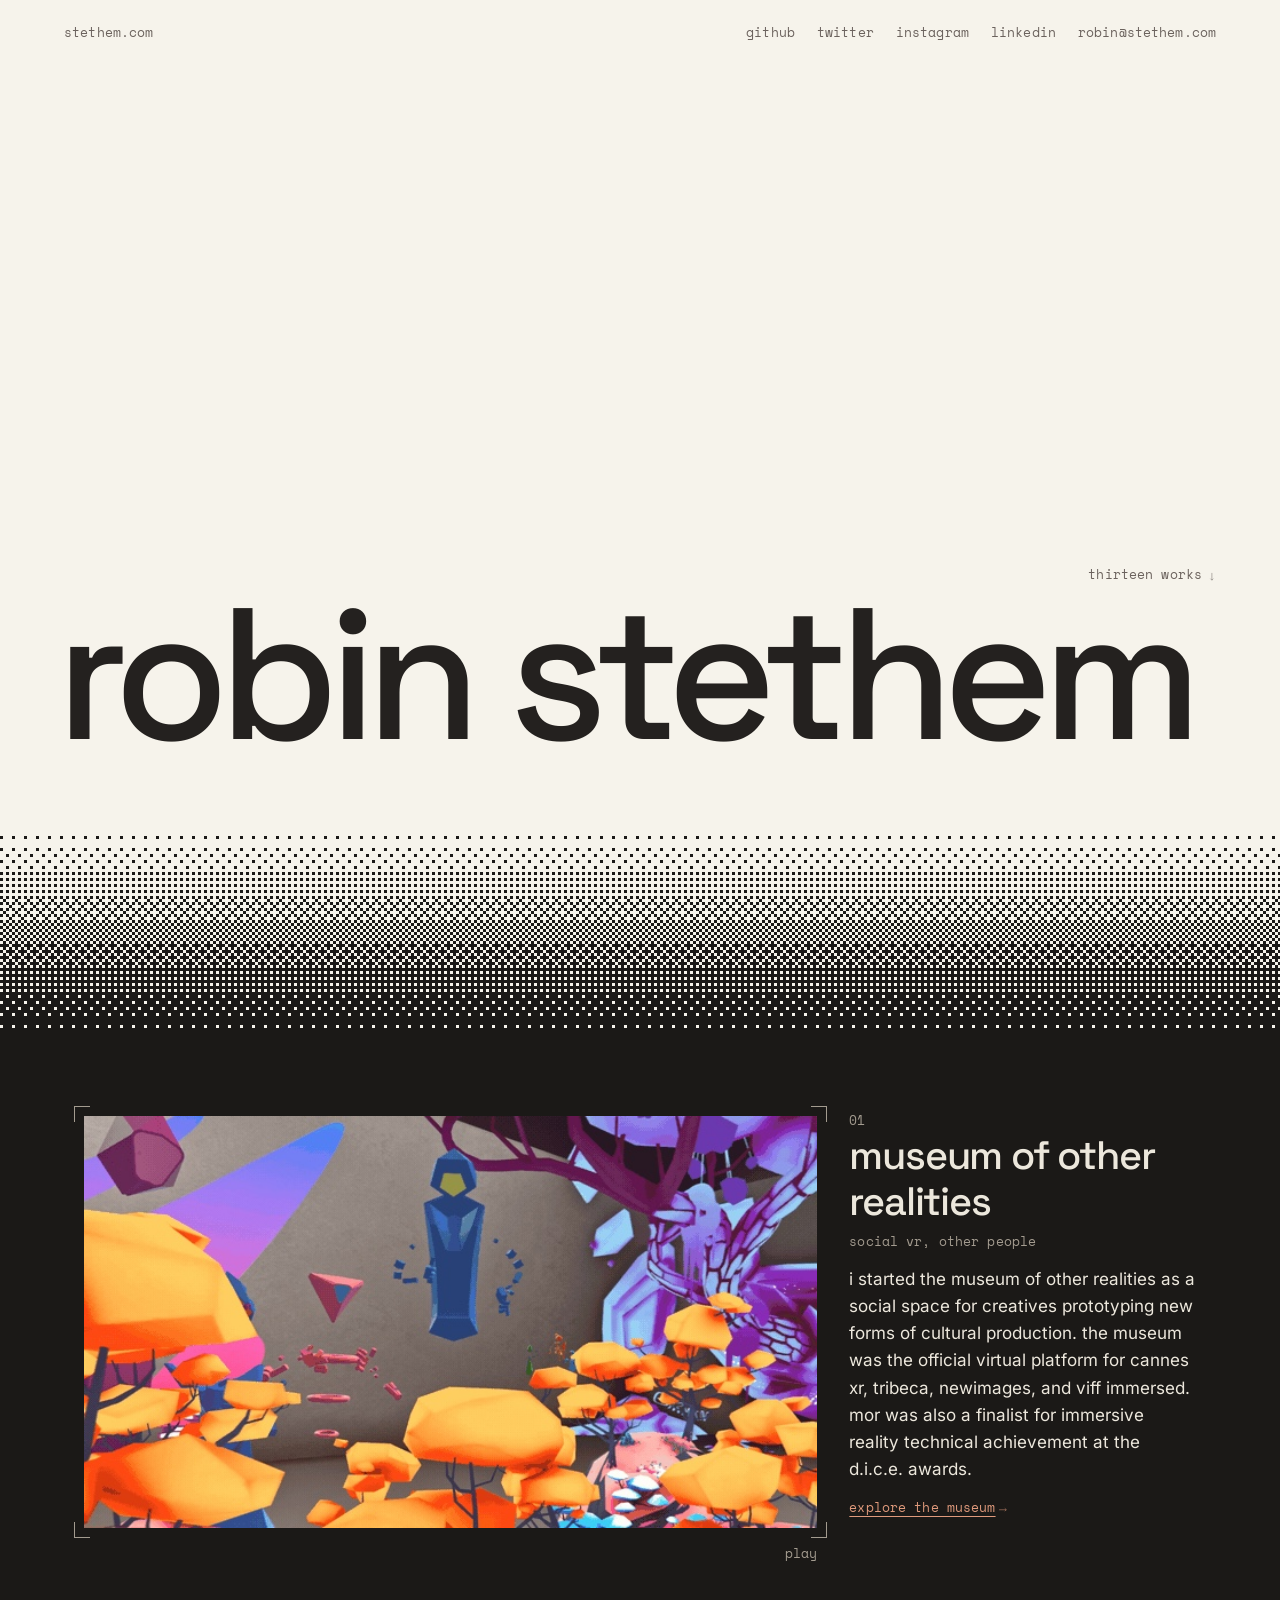
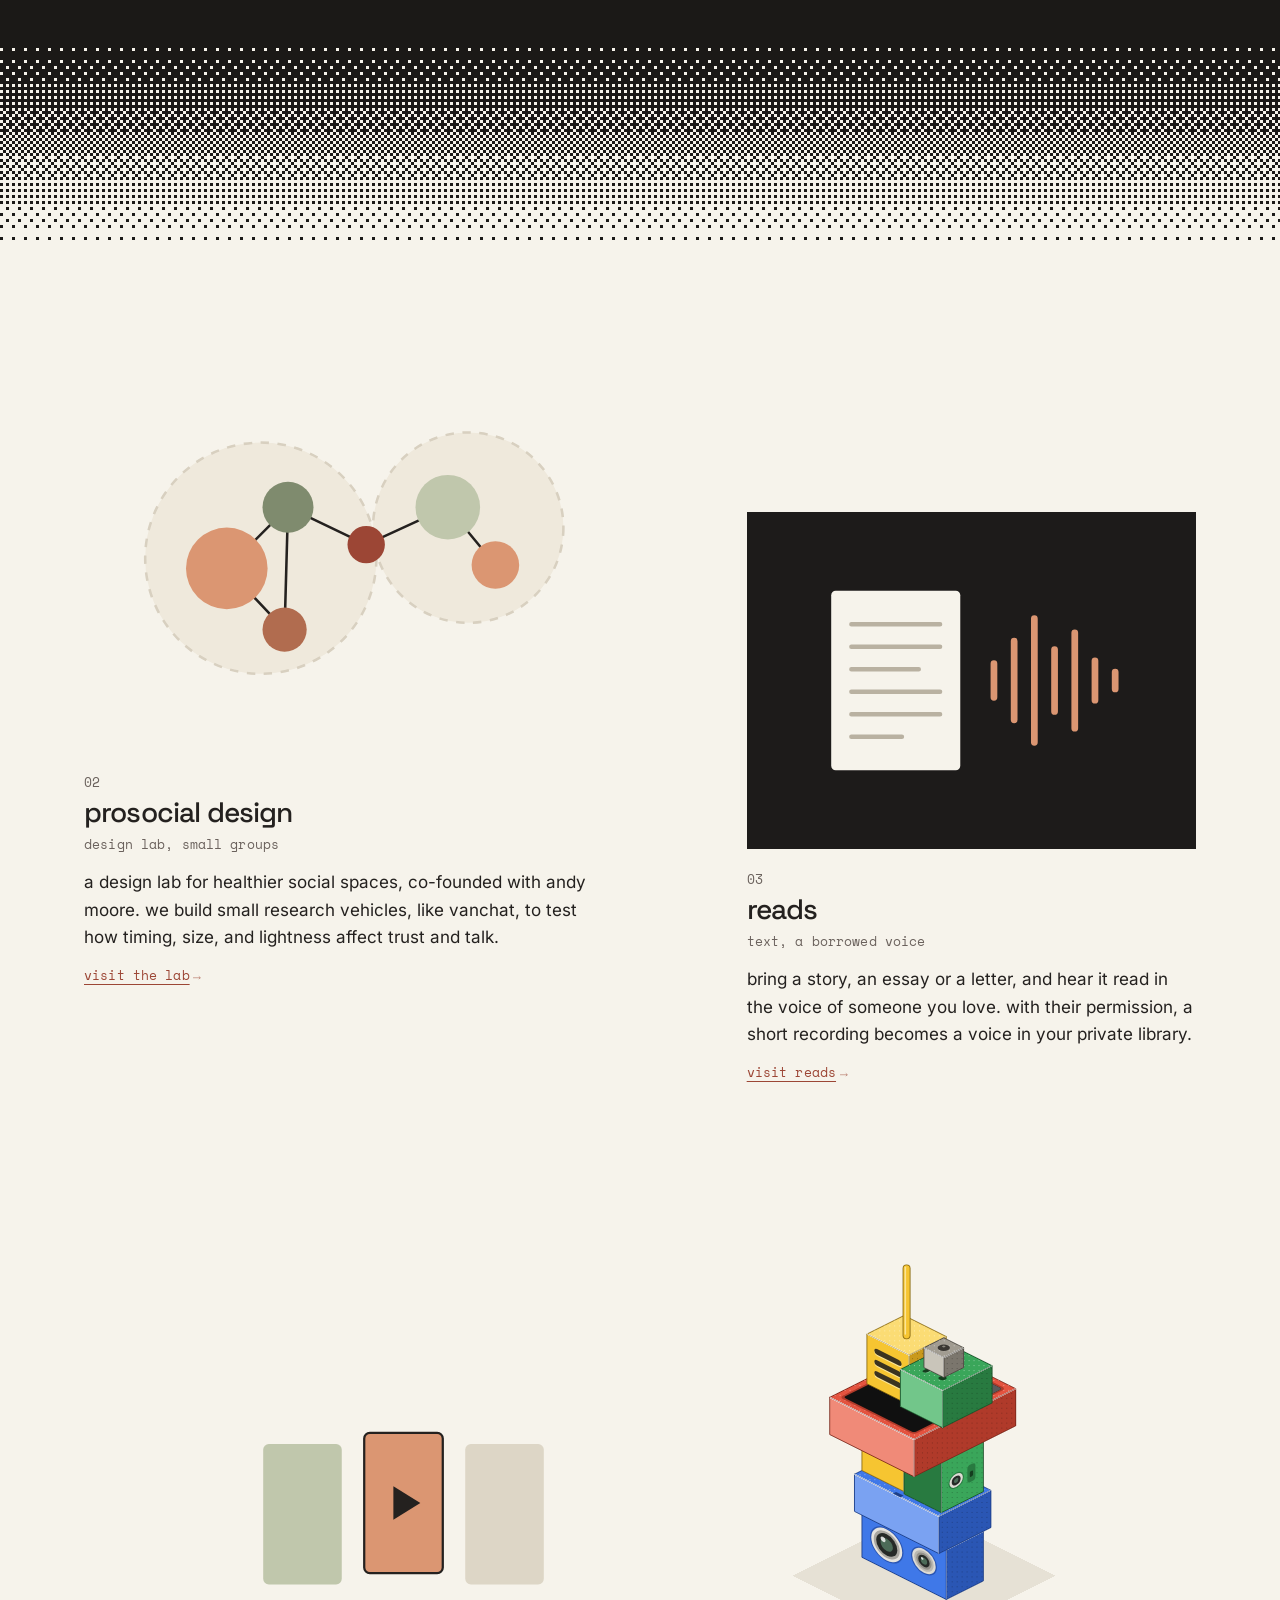
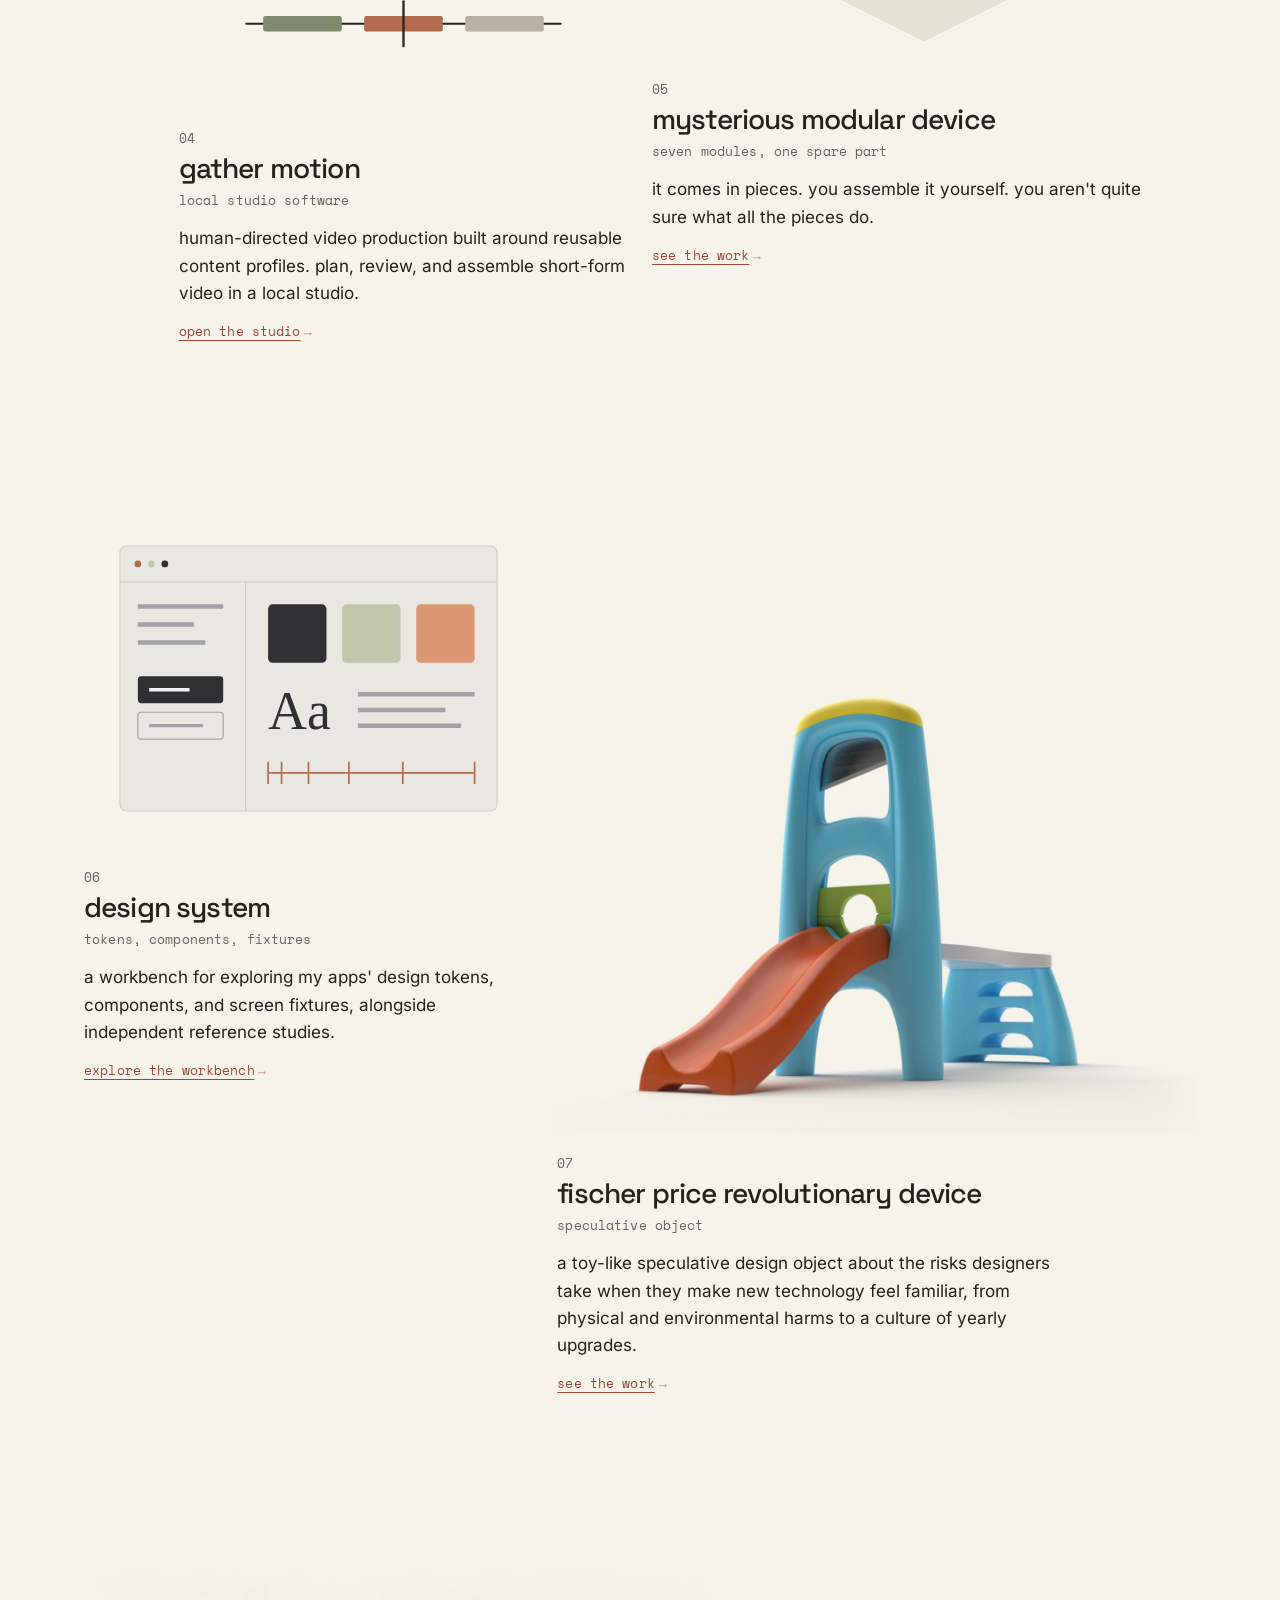
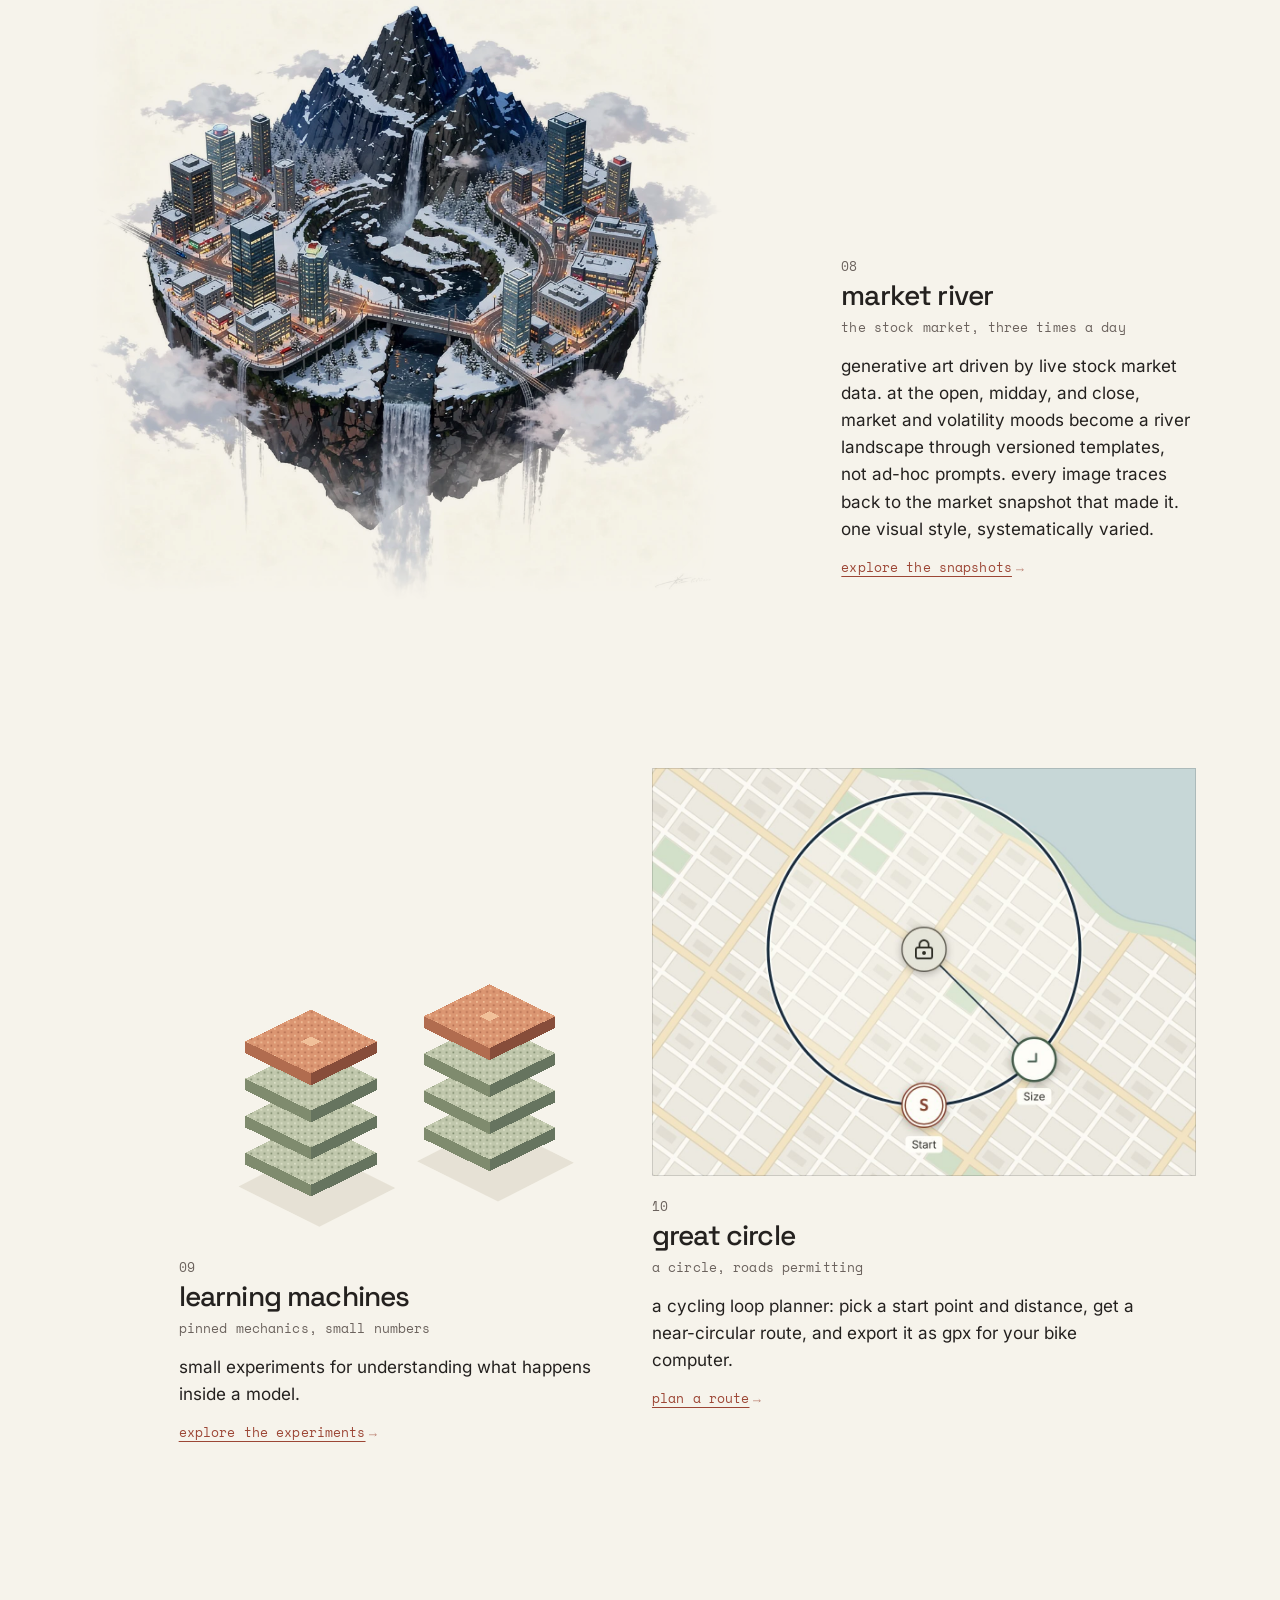
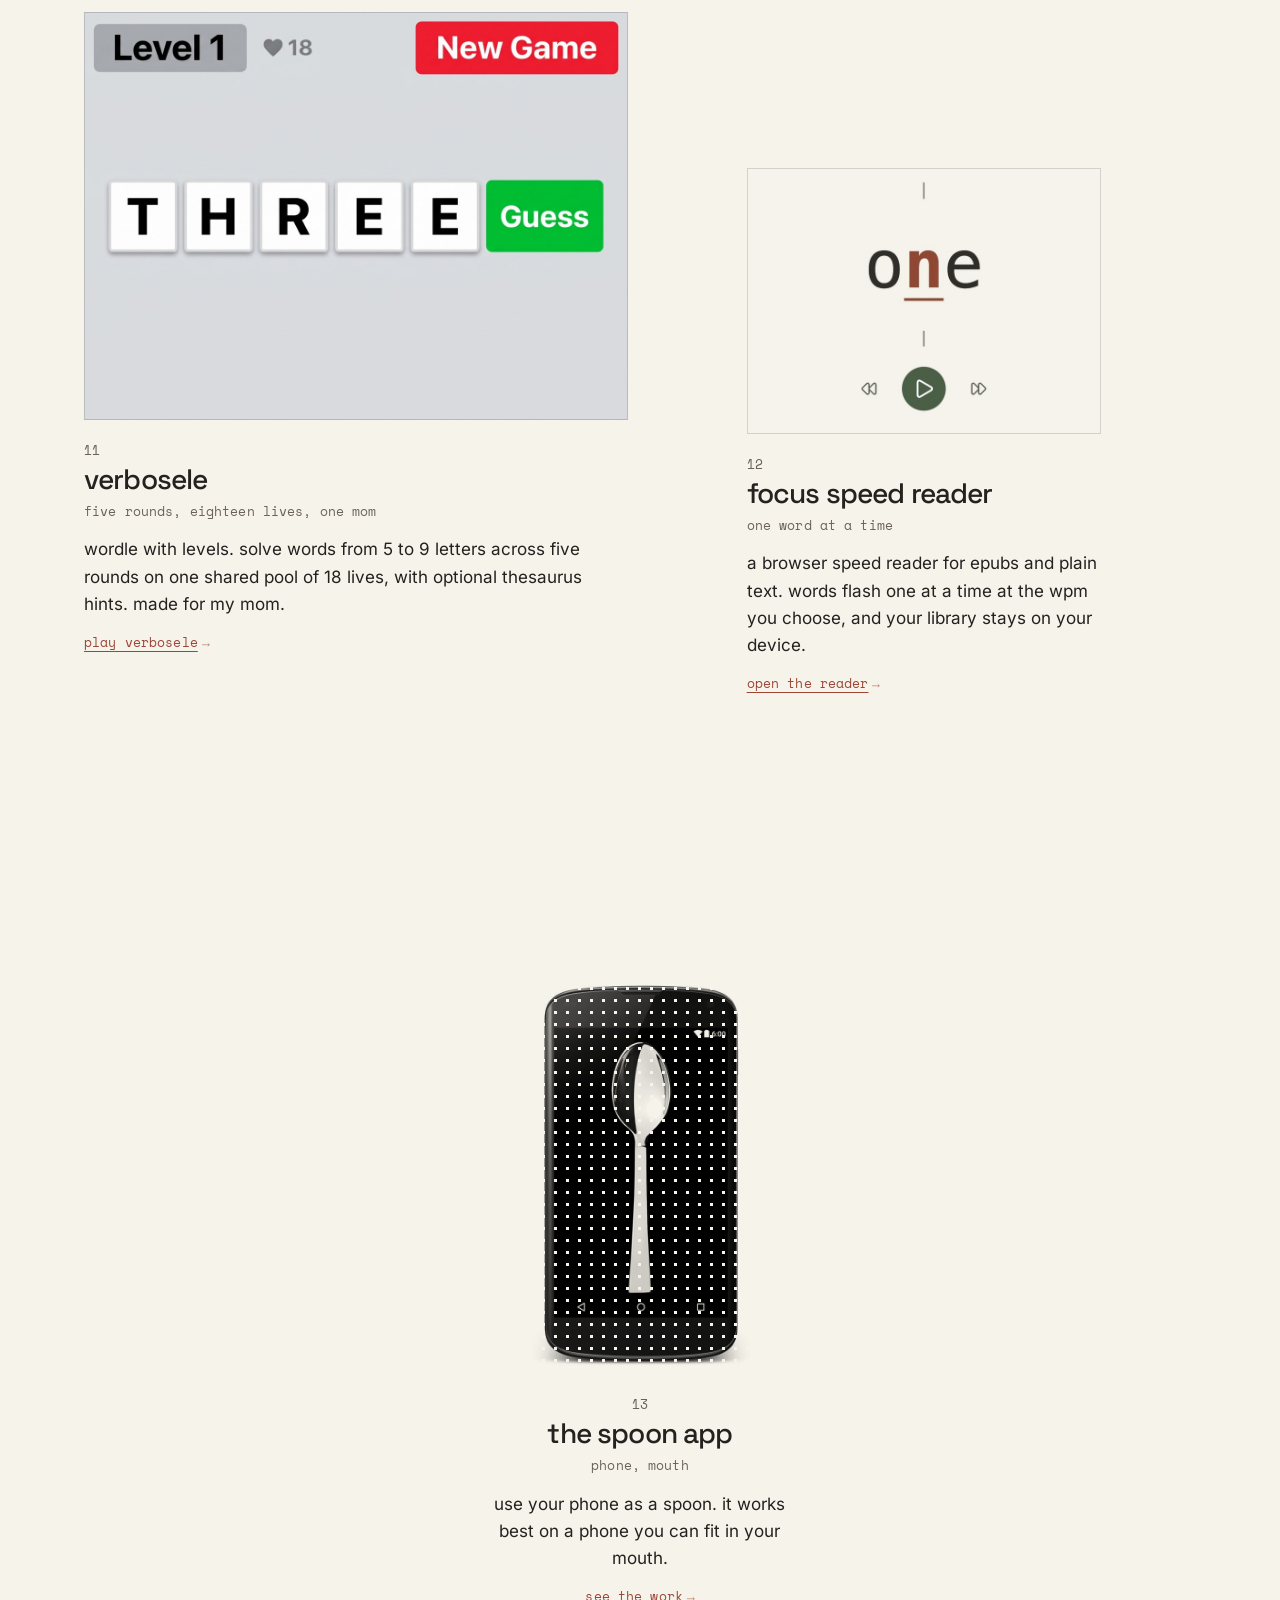
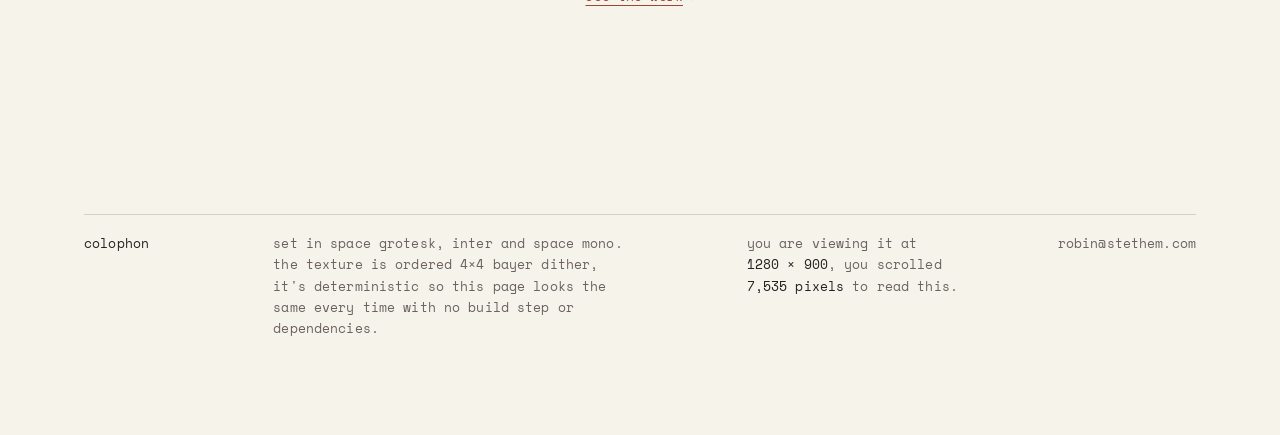
==== commit 01a48526: "Rebrand Bandit as Gather Motion" ====
--- a/index.html
+++ b/index.html
@@ -80,7 +80,7 @@
             { "@type": "ListItem", "position": 1, "name": "Museum of Other Realities", "url": "https://museumor.com" },
             { "@type": "ListItem", "position": 2, "name": "Prosocial Design", "url": "https://prosocial.design" },
             { "@type": "ListItem", "position": 3, "name": "Reads", "url": "https://reads.sh" },
-            { "@type": "ListItem", "position": 4, "name": "Shortform Bandit", "url": "https://bandit.stethem.com" },
+            { "@type": "ListItem", "position": 4, "name": "Gather Motion", "url": "https://gathermotion.io" },
             { "@type": "ListItem", "position": 5, "name": "Mysterious Modular Device", "url": "https://stethem.com/objects/mysterious-modular-device/" },
             { "@type": "ListItem", "position": 6, "name": "Design System", "url": "https://stethem.com/design-system/" },
             { "@type": "ListItem", "position": 7, "name": "Fischer Price Revolutionary Device", "url": "https://stethem.com/objects/fischer-price-revolutionary-device/" },
@@ -169,7 +169,7 @@
             <figure class="frame"><img src="images/apps/shortform-bandit.svg" alt="An illustration of three vertical video frames on a timeline, the middle one marked for review" width="800" height="600" loading="lazy" decoding="async"></figure>
             <div class="placard">
                 <span class="placard__no mono">04</span>
-                <h2><a class="work__link" href="https://bandit.stethem.com">Shortform Bandit</a></h2>
+                <h2><a class="work__link" href="https://gathermotion.io">Gather Motion</a></h2>
                 <span class="placard__medium mono">local studio software</span>
                 <p>Human-directed video production built around reusable content profiles. Plan, review, and assemble short-form video in a local studio.</p>
                 <span class="placard__action mono" aria-hidden="true">Open the studio<svg class="arrow" viewBox="0 0 24 11"><path d="M0 5.5h22.8M18 1l4.8 4.5L18 10"/></svg></span>
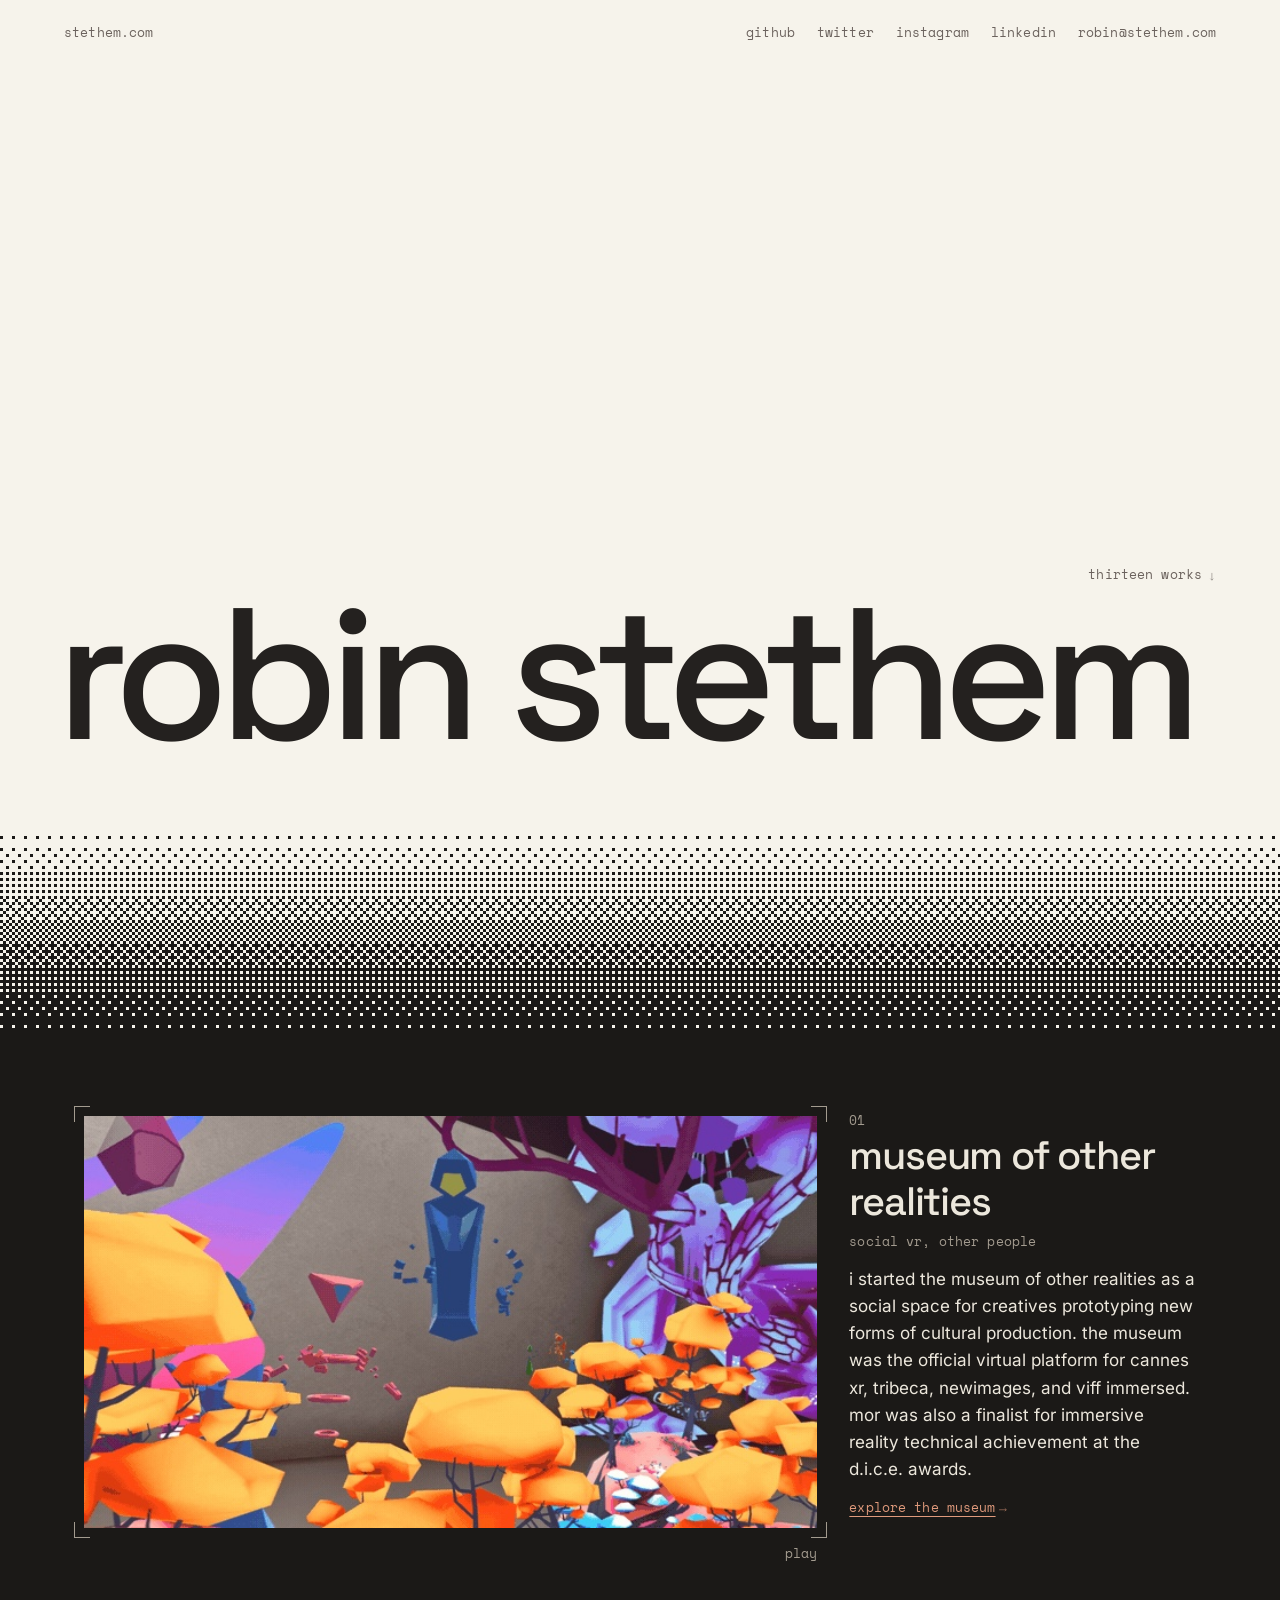
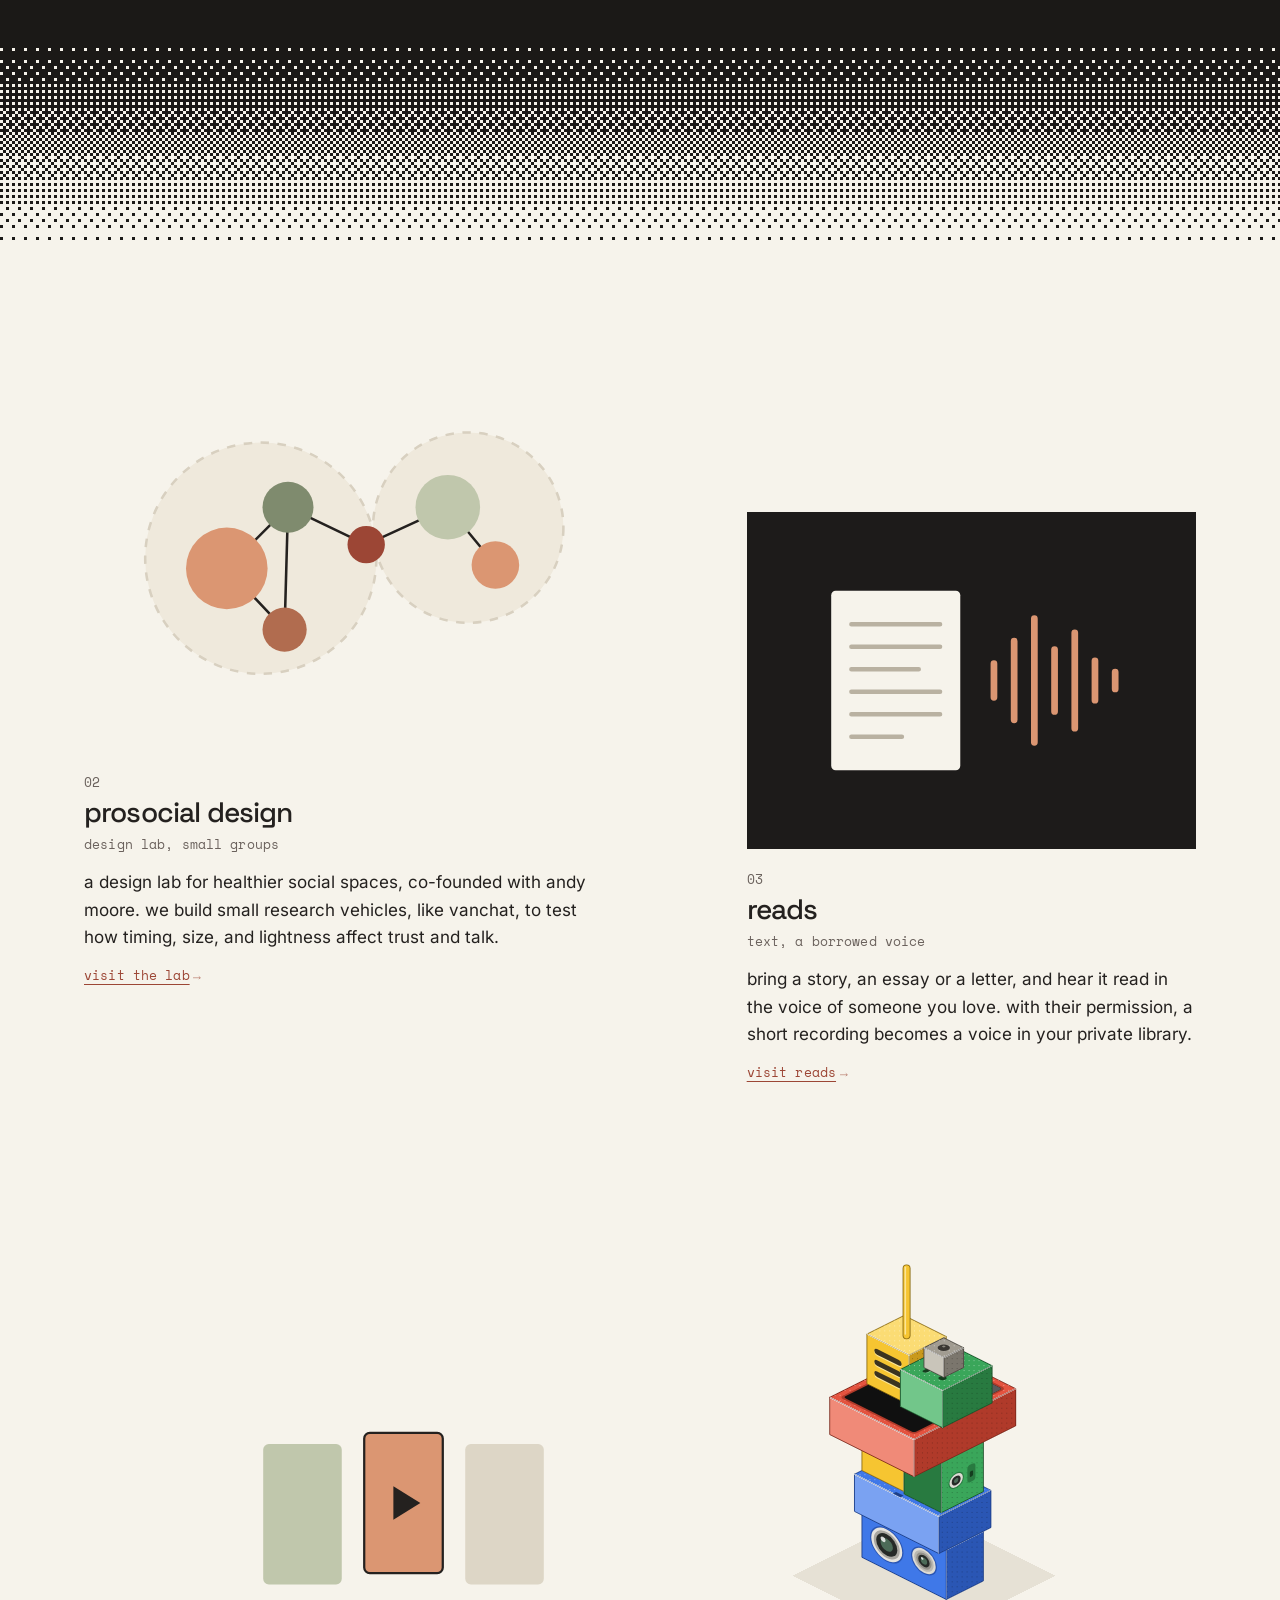
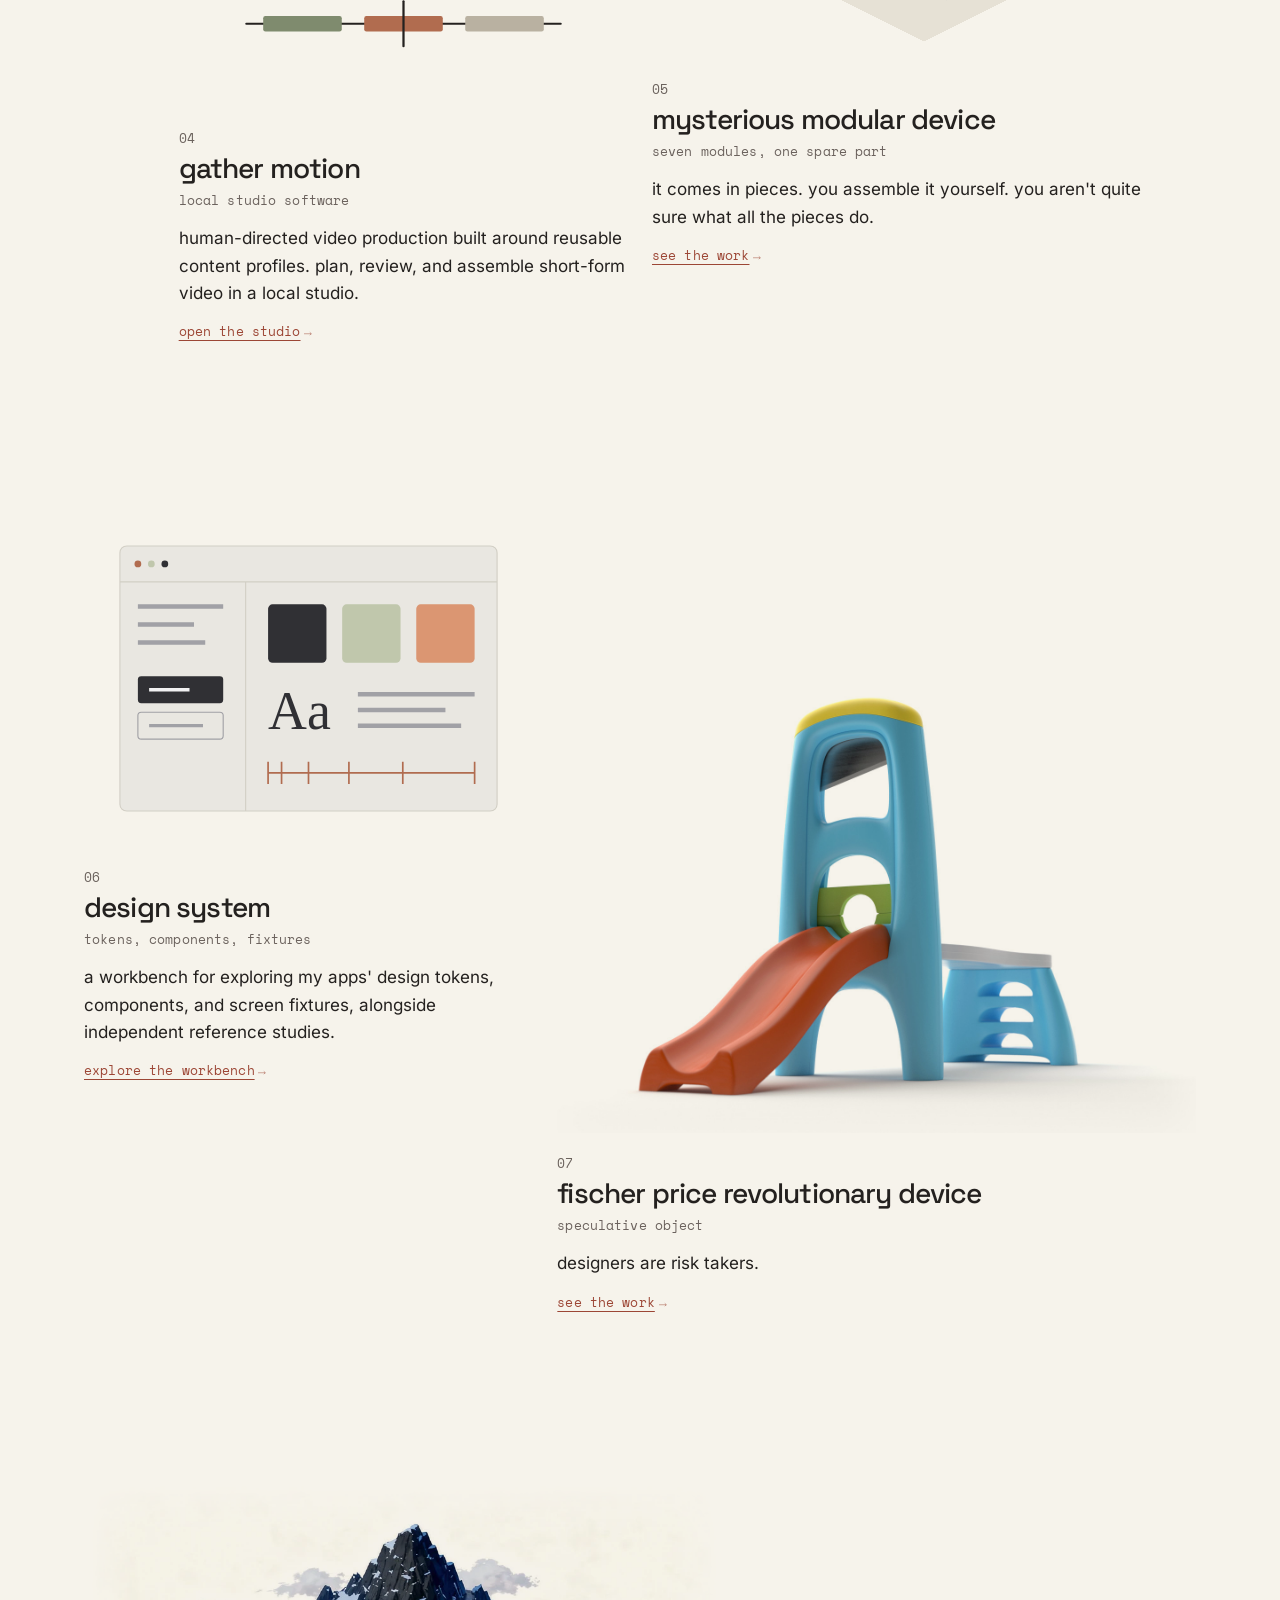
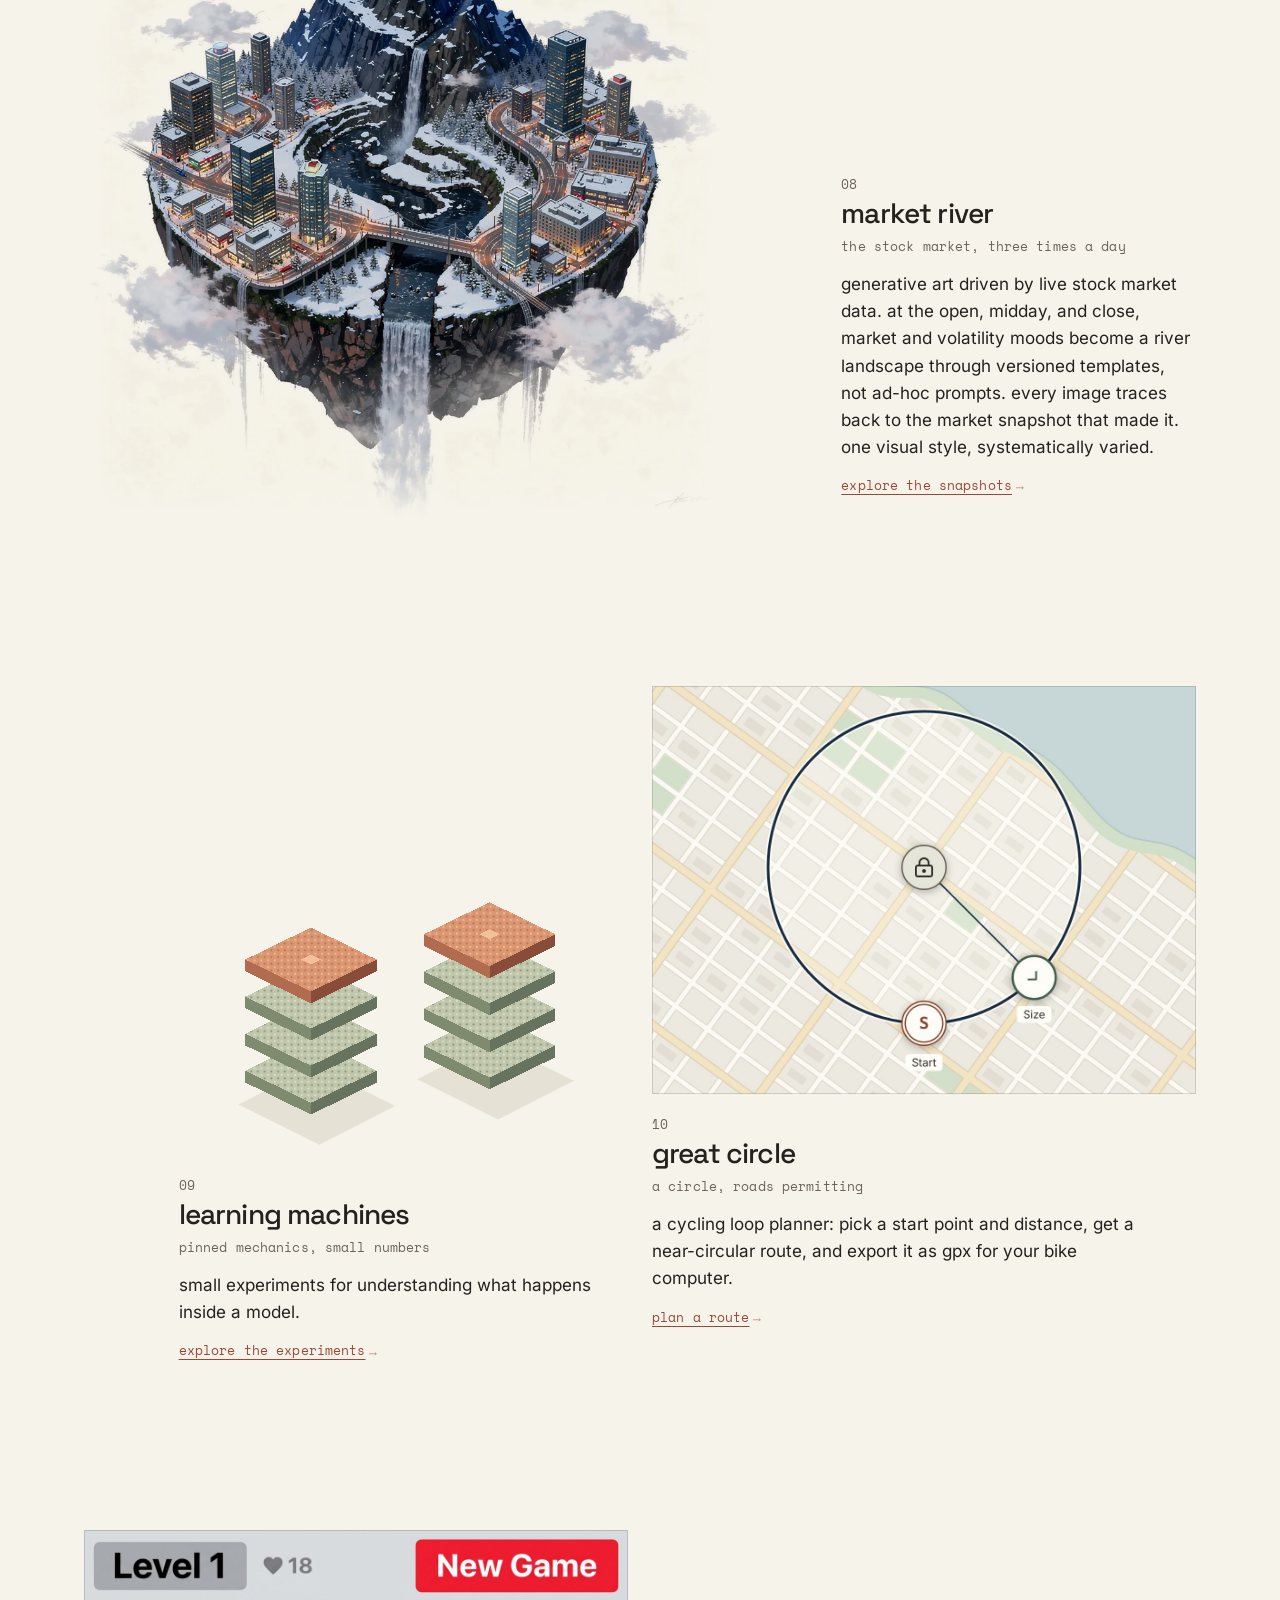
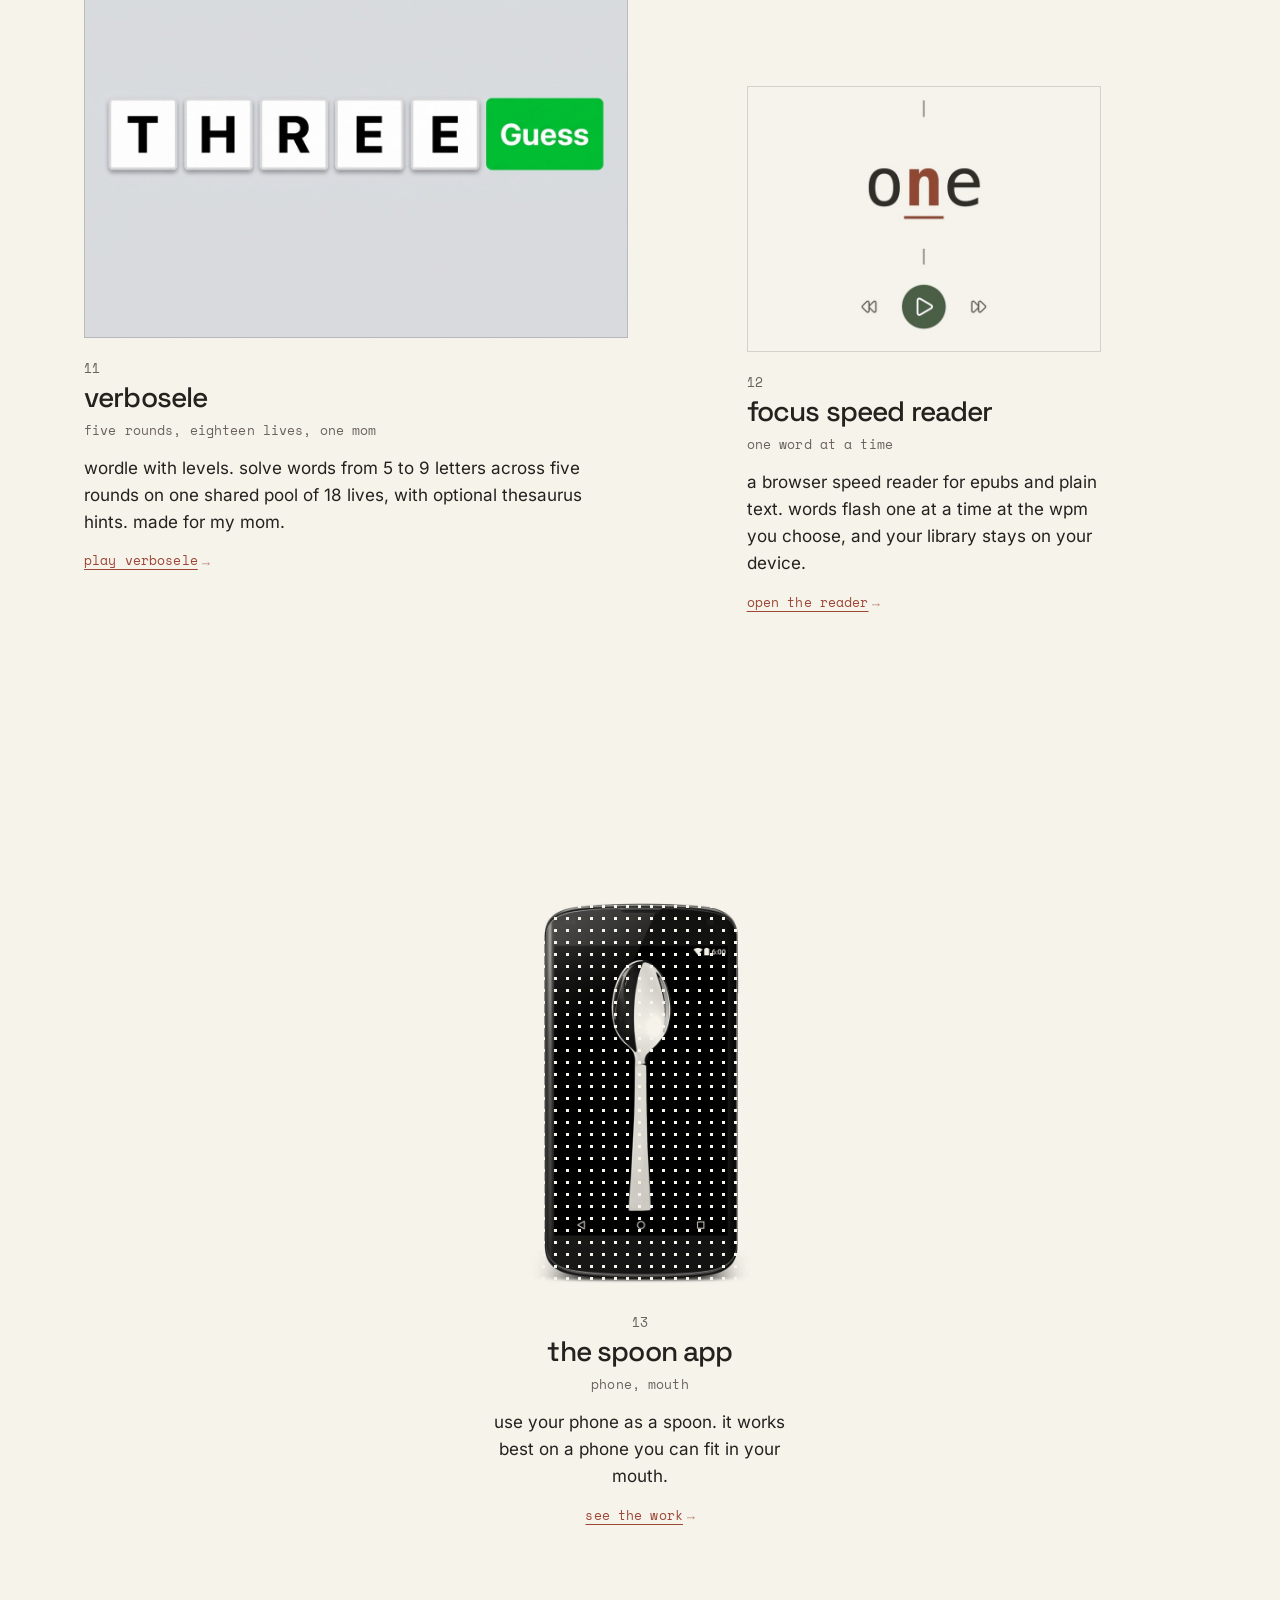
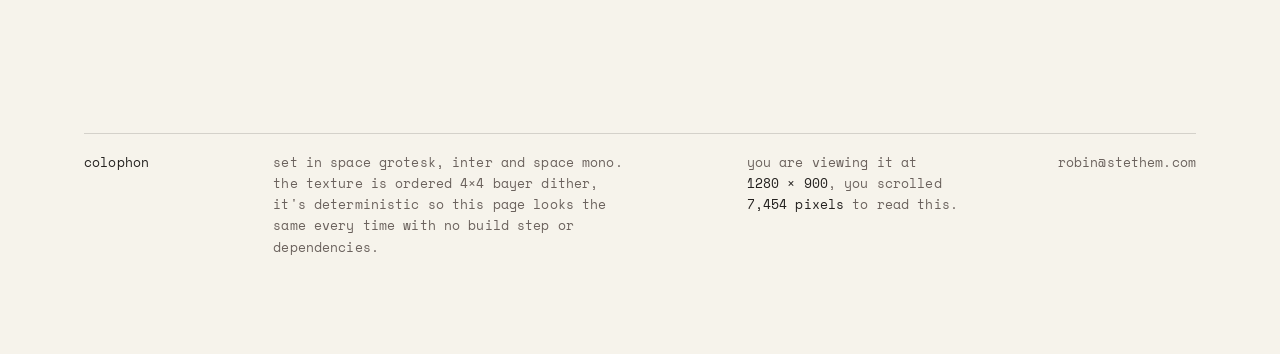
==== commit ba20ba05: "wording on revolutionary device" ====
--- a/index.html
+++ b/index.html
@@ -204,7 +204,7 @@
                 <span class="placard__no mono">07</span>
                 <h2><a class="work__link" href="objects/fischer-price-revolutionary-device/">Fischer Price Revolutionary Device</a></h2>
                 <span class="placard__medium mono">speculative object</span>
-                <p>A toy-like speculative design object about the risks designers take when they make new technology feel familiar, from physical and environmental harms to a culture of yearly upgrades.</p>
+                <p>Designers are risk takers.</p>
                 <span class="placard__action mono" aria-hidden="true">See the work<svg class="arrow" viewBox="0 0 24 11"><path d="M0 5.5h22.8M18 1l4.8 4.5L18 10"/></svg></span>
             </div>
         </article>
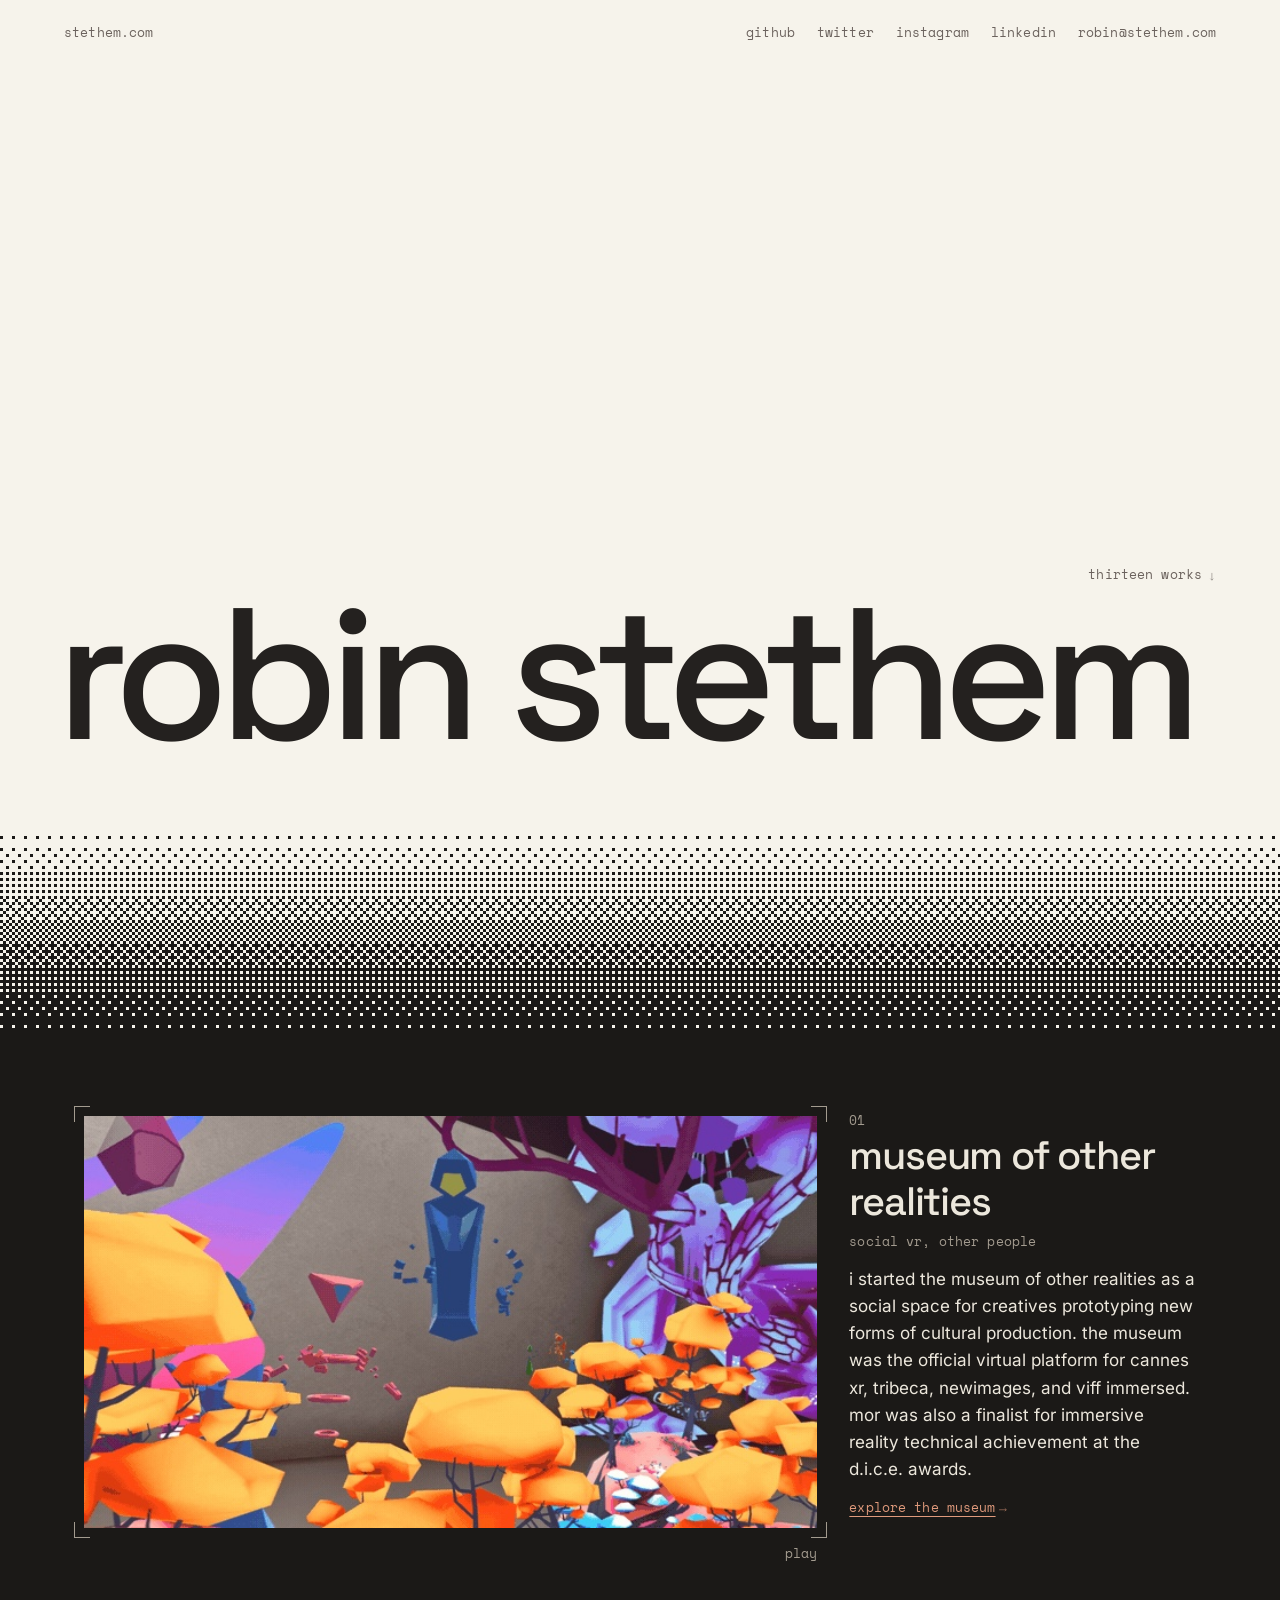
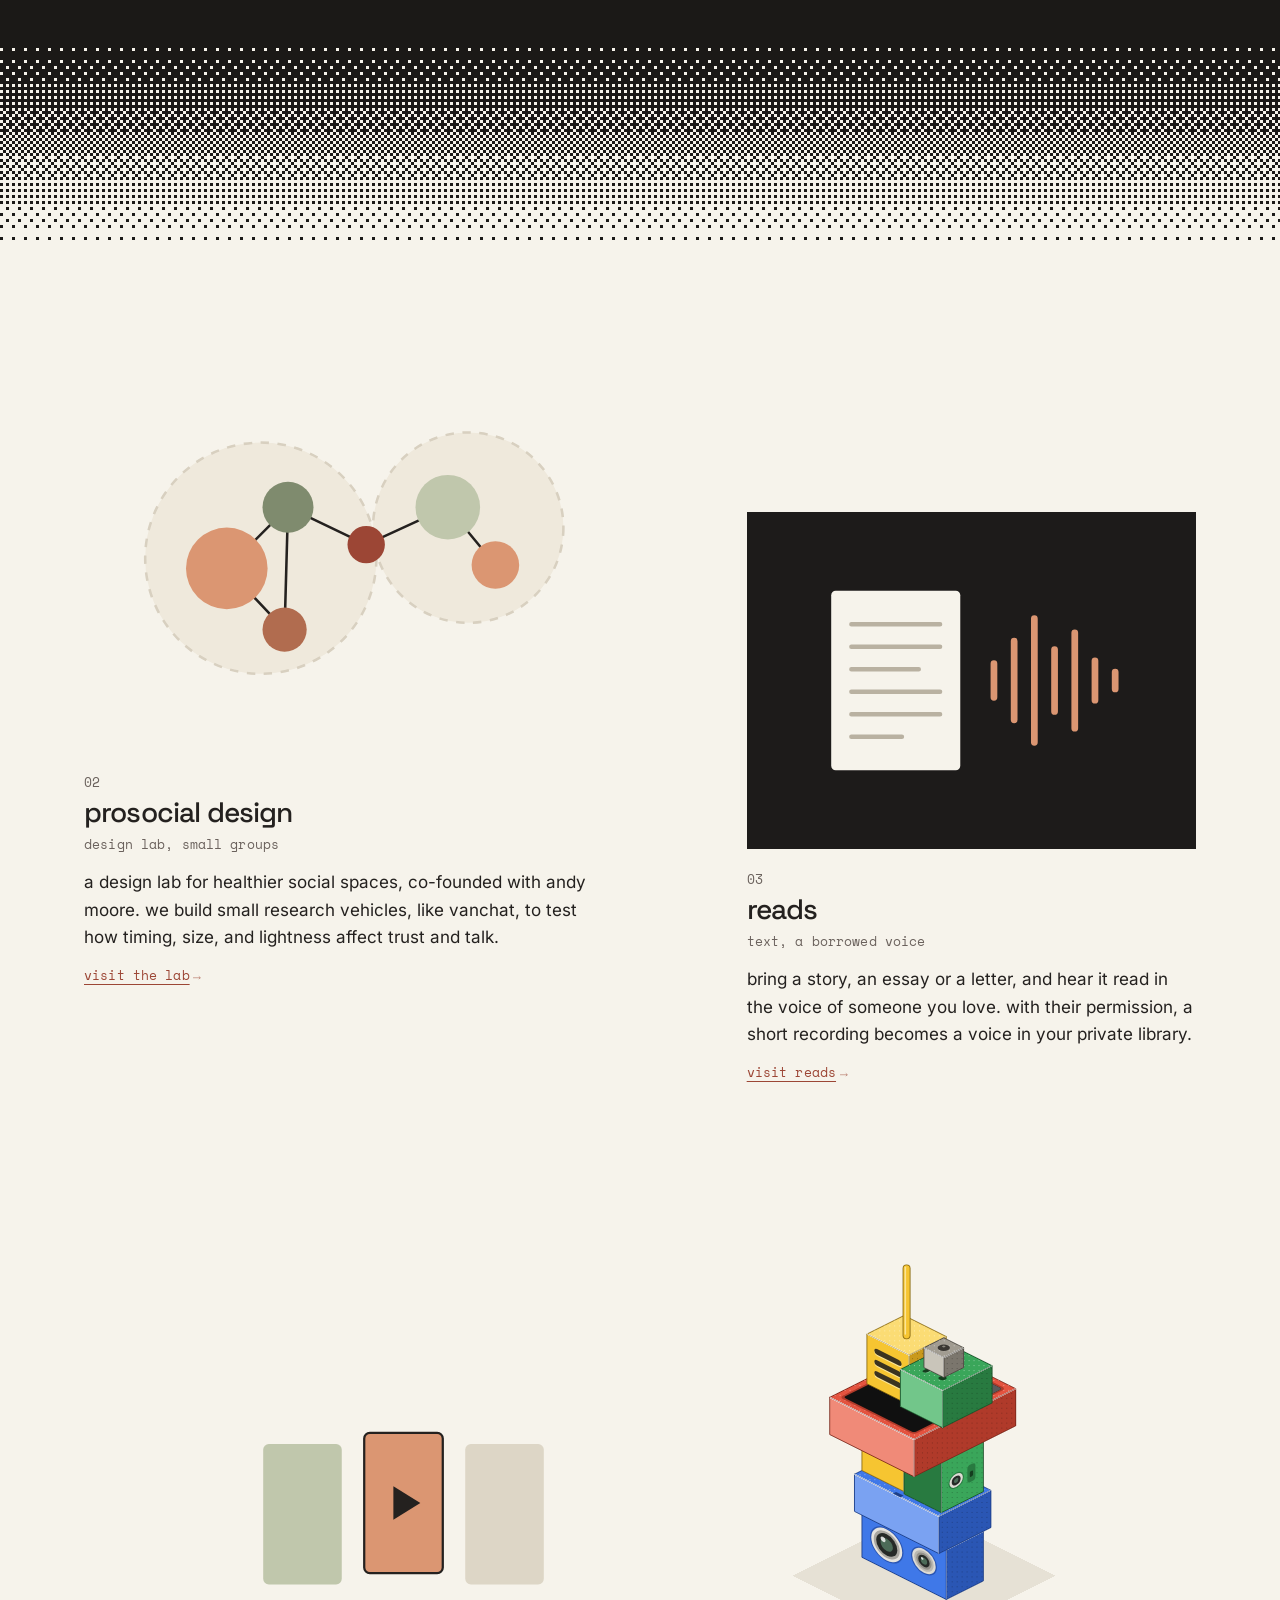
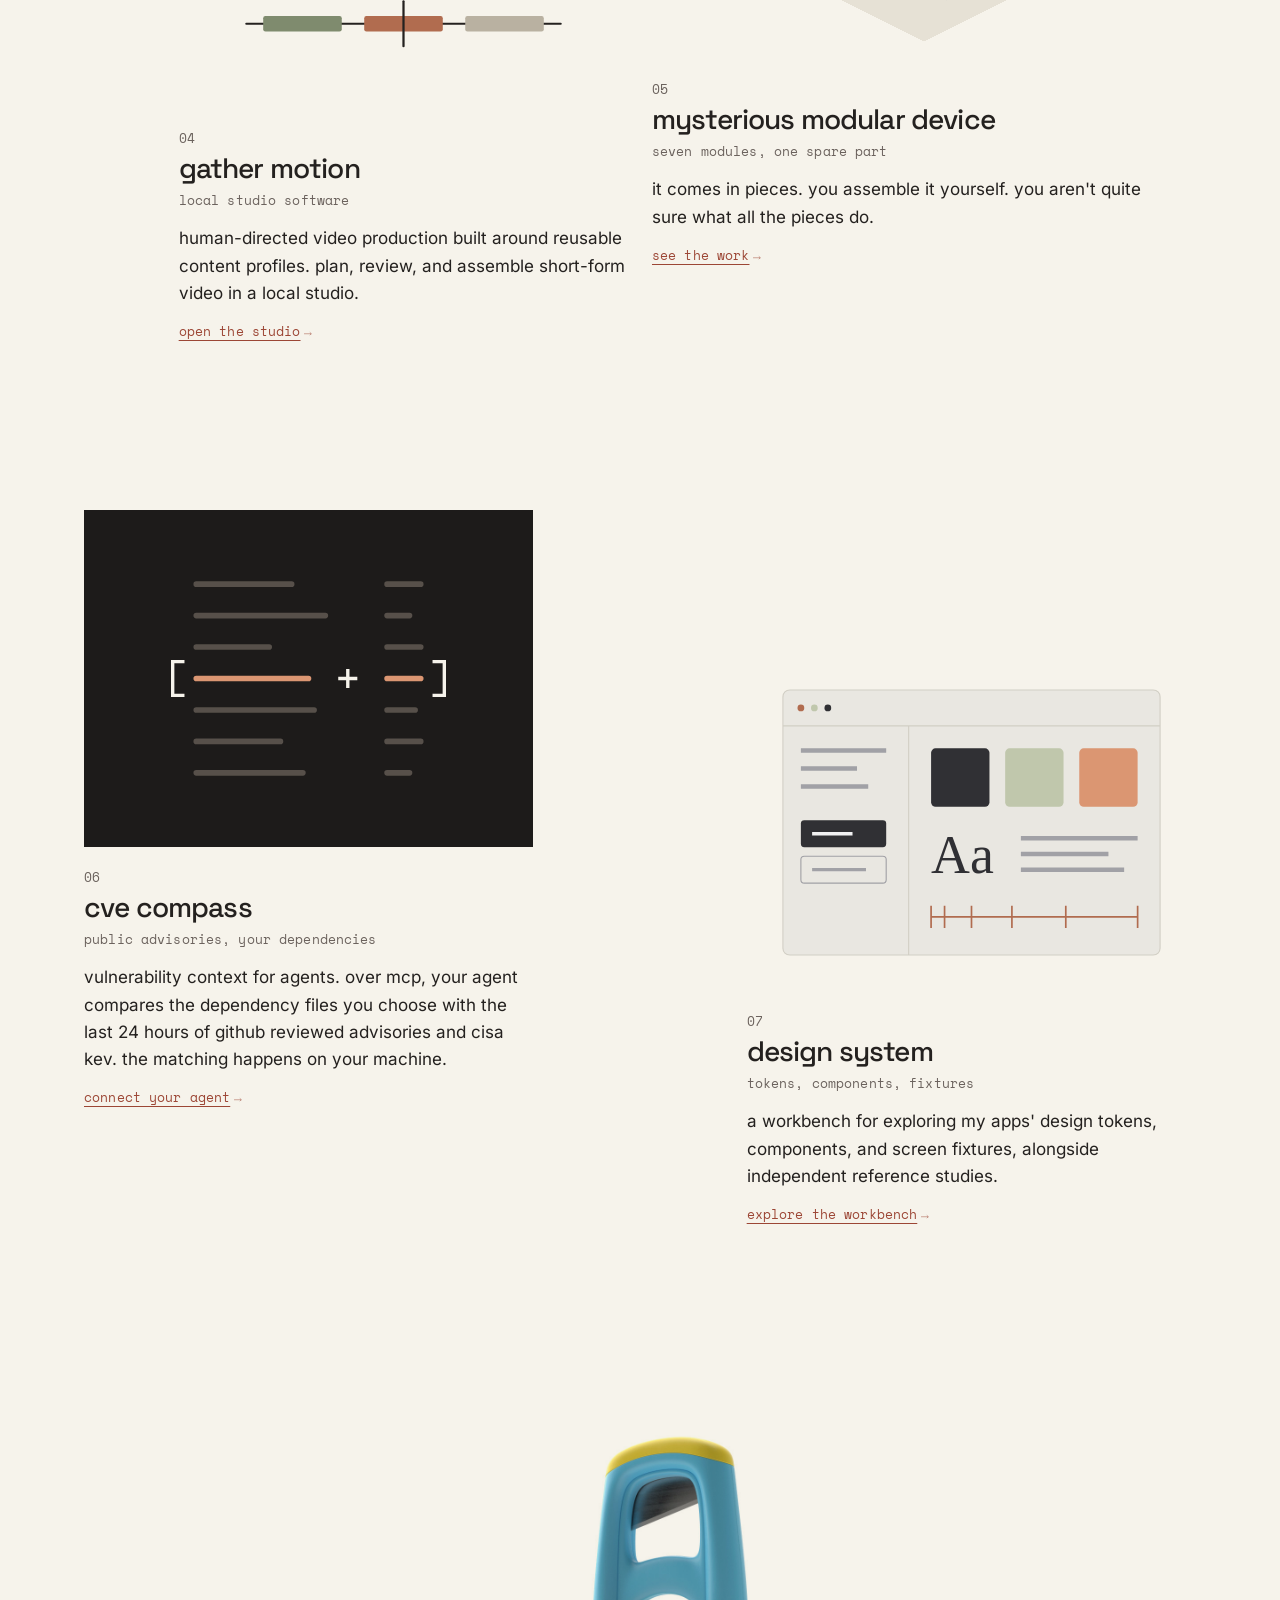
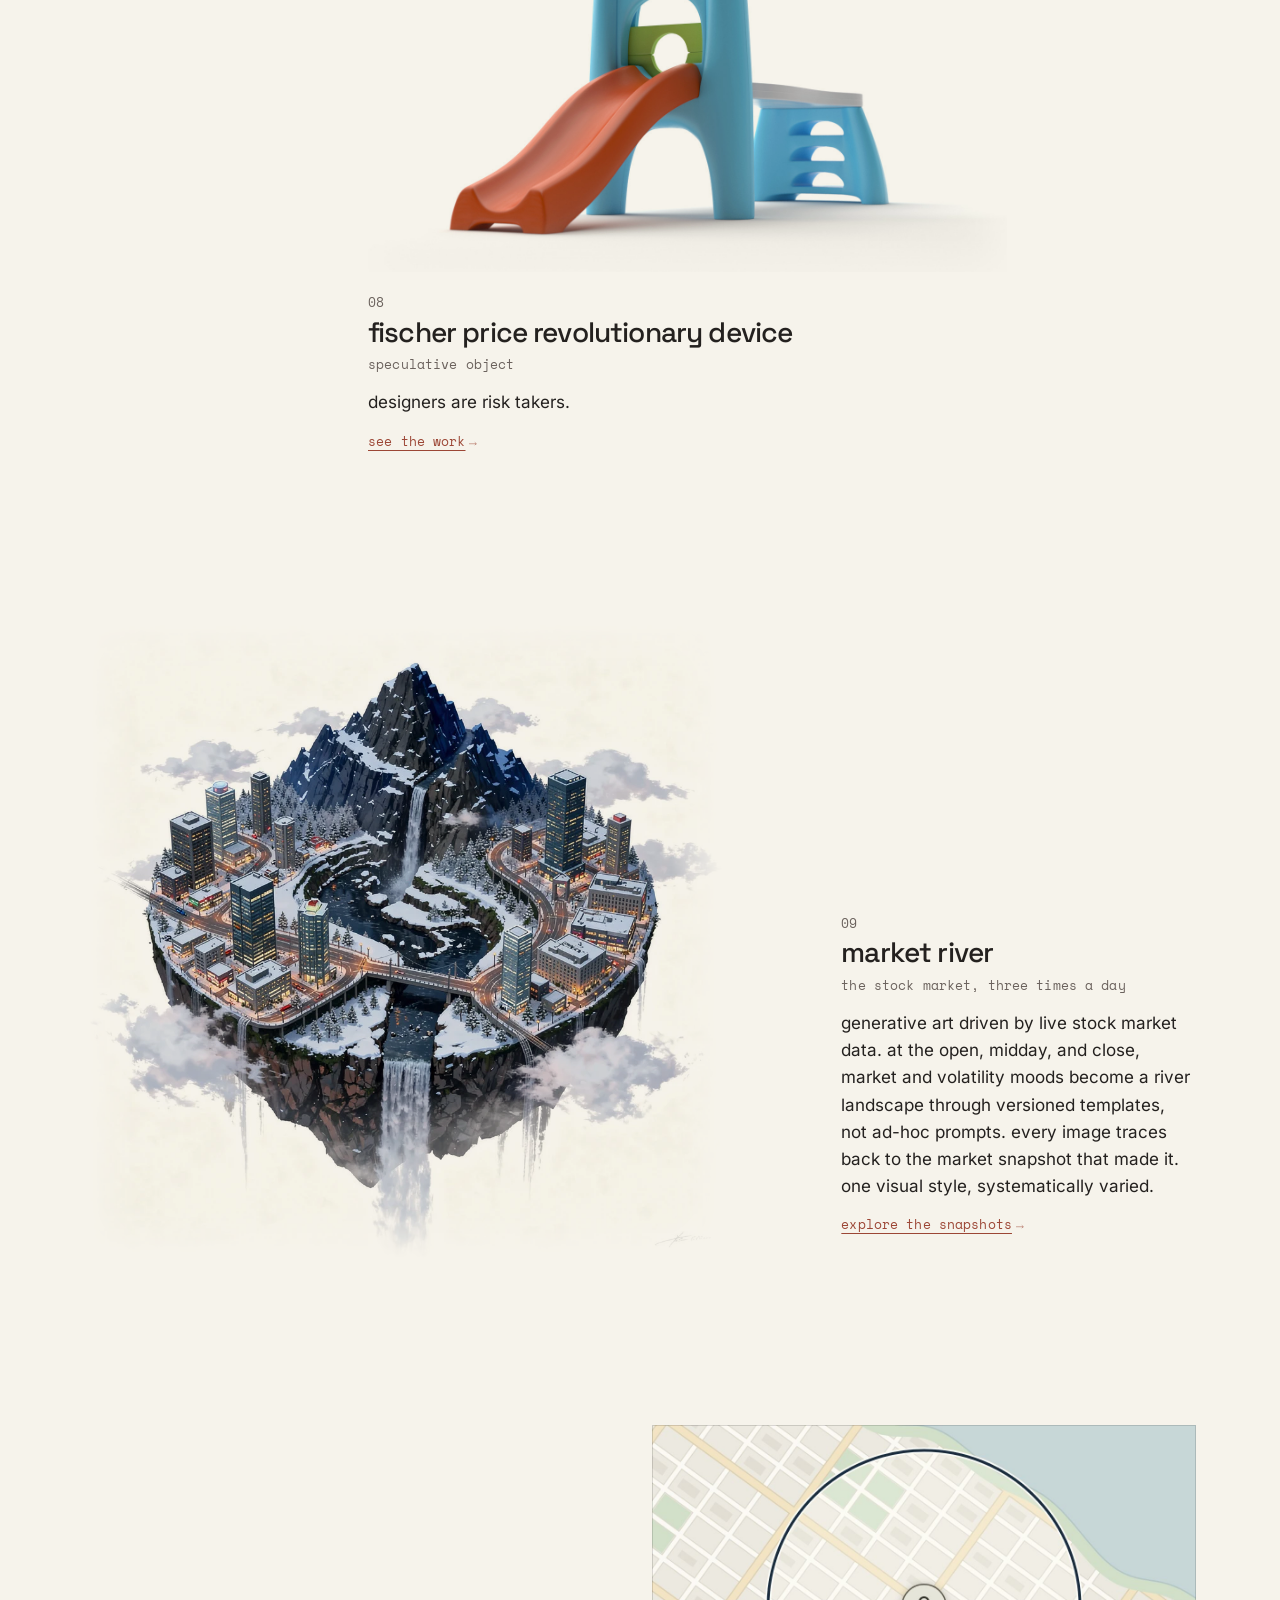
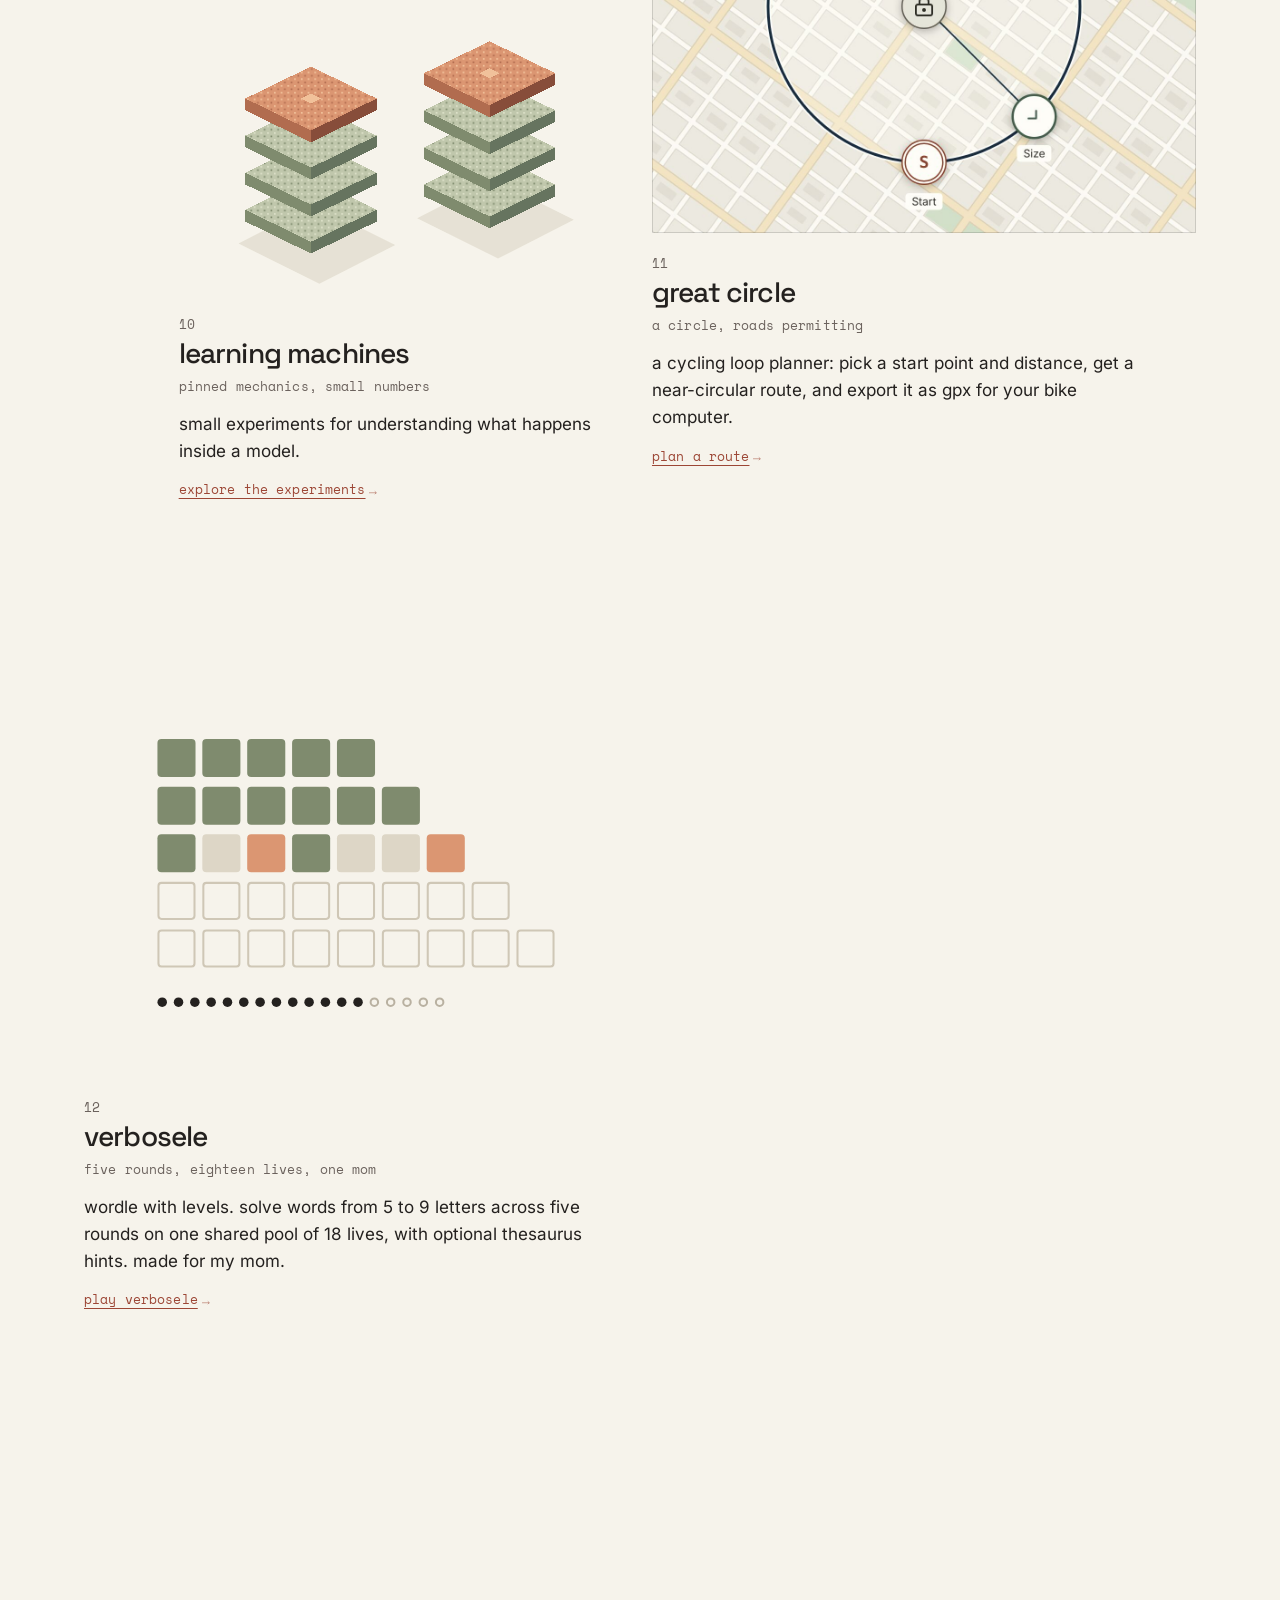
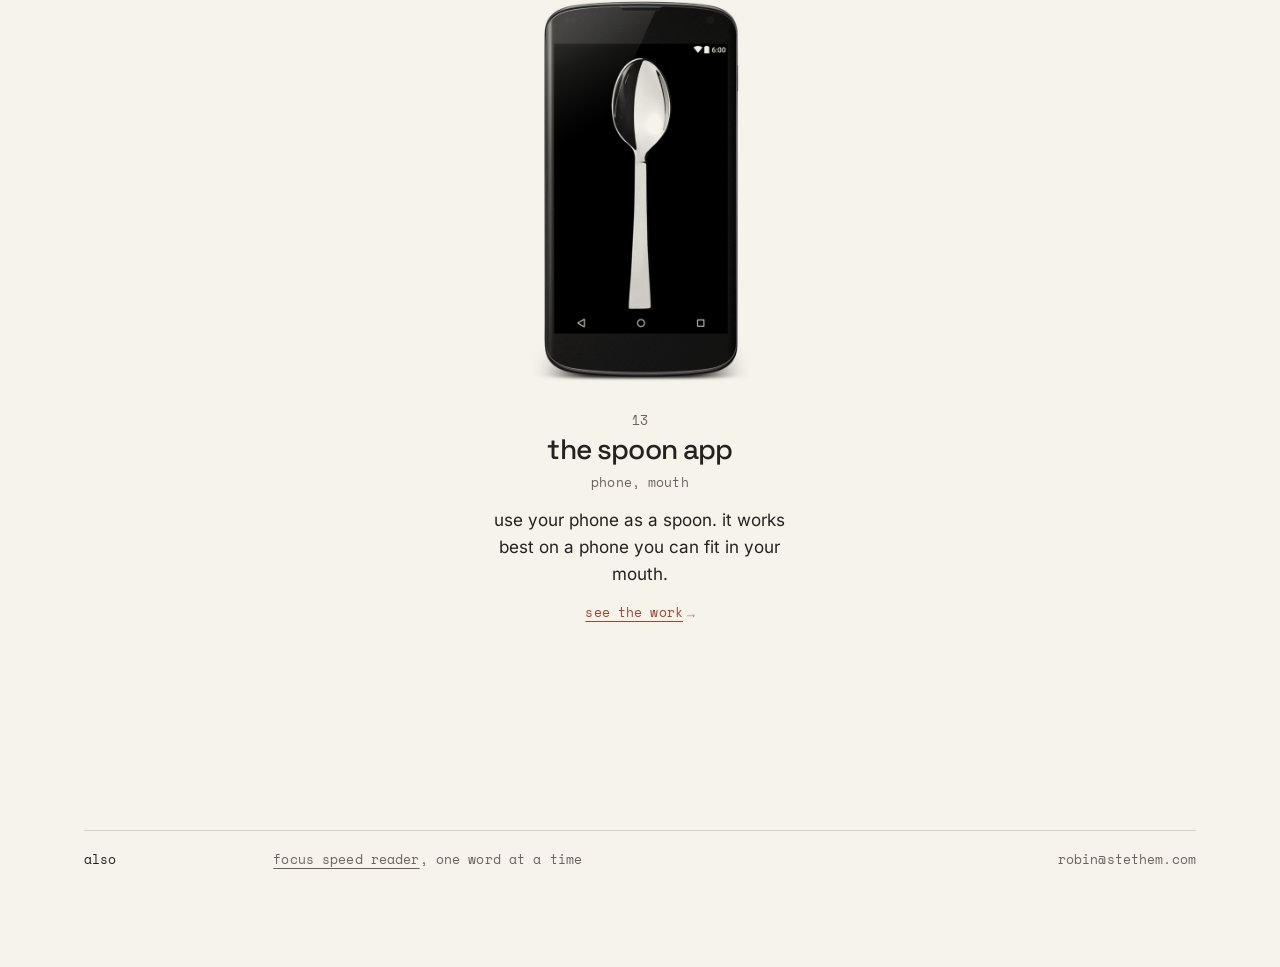
==== commit 3ac42da1: "Add CVE Compass, move Focus Speed Reader to an "also" footer - Hang CVE Compass at 06, ahead of Desi" ====
--- a/index.html
+++ b/index.html
@@ -29,8 +29,8 @@
     <link rel="preload" href="fonts/space-grotesk-latin.woff2" as="font" type="font/woff2" crossorigin>
     <link rel="preload" href="fonts/inter-latin.woff2" as="font" type="font/woff2" crossorigin>
     <link rel="preload" href="fonts/space-mono-latin.woff2" as="font" type="font/woff2" crossorigin>
-    <link rel="stylesheet" href="homepage.css?v=20261113-1">
-    <script src="homepage.js?v=20261113-1" defer></script>
+    <link rel="stylesheet" href="homepage.css?v=20261120-1">
+    <script src="homepage.js?v=20261120-1" defer></script>
 
     <script type="application/ld+json">
     {
@@ -82,13 +82,13 @@
             { "@type": "ListItem", "position": 3, "name": "Reads", "url": "https://reads.sh" },
             { "@type": "ListItem", "position": 4, "name": "Gather Motion", "url": "https://gathermotion.io" },
             { "@type": "ListItem", "position": 5, "name": "Mysterious Modular Device", "url": "https://stethem.com/objects/mysterious-modular-device/" },
-            { "@type": "ListItem", "position": 6, "name": "Design System", "url": "https://stethem.com/design-system/" },
-            { "@type": "ListItem", "position": 7, "name": "Fischer Price Revolutionary Device", "url": "https://stethem.com/objects/fischer-price-revolutionary-device/" },
-            { "@type": "ListItem", "position": 8, "name": "Market River", "url": "https://stethem.com/market-river/" },
-            { "@type": "ListItem", "position": 9, "name": "Learning Machines", "url": "https://stethem.com/learning-machines/" },
-            { "@type": "ListItem", "position": 10, "name": "Great Circle", "url": "https://stethem.com/great_circle/" },
-            { "@type": "ListItem", "position": 11, "name": "Verbosele", "url": "https://stethem.com/verbosele/" },
-            { "@type": "ListItem", "position": 12, "name": "Focus Speed Reader", "url": "https://stethem.com/focus-speed-reader/" },
+            { "@type": "ListItem", "position": 6, "name": "CVE Compass", "url": "https://cve-compass.org" },
+            { "@type": "ListItem", "position": 7, "name": "Design System", "url": "https://stethem.com/design-system/" },
+            { "@type": "ListItem", "position": 8, "name": "Fischer Price Revolutionary Device", "url": "https://stethem.com/objects/fischer-price-revolutionary-device/" },
+            { "@type": "ListItem", "position": 9, "name": "Market River", "url": "https://stethem.com/market-river/" },
+            { "@type": "ListItem", "position": 10, "name": "Learning Machines", "url": "https://stethem.com/learning-machines/" },
+            { "@type": "ListItem", "position": 11, "name": "Great Circle", "url": "https://stethem.com/great_circle/" },
+            { "@type": "ListItem", "position": 12, "name": "Verbosele", "url": "https://stethem.com/verbosele/" },
             { "@type": "ListItem", "position": 13, "name": "The Spoon App", "url": "https://stethem.com/objects/the-spoon-app/" }
           ]
         }
@@ -188,9 +188,20 @@
         </article>
 
         <article class="work w06" data-no="06">
+            <figure class="frame"><img src="images/apps/cve-compass.svg" alt="An illustration of a list of dependencies, one of them bracketed and marked" width="800" height="600" loading="lazy" decoding="async"></figure>
+            <div class="placard">
+                <span class="placard__no mono">06</span>
+                <h2><a class="work__link" href="https://cve-compass.org">CVE Compass</a></h2>
+                <span class="placard__medium mono">public advisories, your dependencies</span>
+                <p>Vulnerability context for agents. Over MCP, your agent compares the dependency files you choose with the last 24 hours of GitHub reviewed advisories and CISA KEV. The matching happens on your machine.</p>
+                <span class="placard__action mono" aria-hidden="true">Connect your agent<svg class="arrow" viewBox="0 0 24 11"><path d="M0 5.5h22.8M18 1l4.8 4.5L18 10"/></svg></span>
+            </div>
+        </article>
+
+        <article class="work w07" data-no="07">
             <figure class="frame"><img src="images/apps/design-system.svg" alt="An illustration of design tokens: color swatches, type, spacing, and component shapes" width="800" height="600" loading="lazy" decoding="async"></figure>
             <div class="placard">
-                <span class="placard__no mono">06</span>
+                <span class="placard__no mono">07</span>
                 <h2><a class="work__link" href="https://stethem.com/design-system/">Design System</a></h2>
                 <span class="placard__medium mono">tokens, components, fixtures</span>
                 <p>A workbench for exploring my apps' design tokens, components, and screen fixtures, alongside independent reference studies.</p>
@@ -198,10 +209,10 @@
             </div>
         </article>
 
-        <article class="work w07" data-no="07">
+        <article class="work w08" data-no="08">
             <figure class="frame frame--paper"><img src="images/invisible-objects/IMG_8485.jpeg" alt="The blue, yellow, orange, and green Fischer Price Revolutionary Device" width="1440" height="1080" loading="lazy" decoding="async"></figure>
             <div class="placard">
-                <span class="placard__no mono">07</span>
+                <span class="placard__no mono">08</span>
                 <h2><a class="work__link" href="objects/fischer-price-revolutionary-device/">Fischer Price Revolutionary Device</a></h2>
                 <span class="placard__medium mono">speculative object</span>
                 <p>Designers are risk takers.</p>
@@ -209,10 +220,10 @@
             </div>
         </article>
 
-        <article class="work w08" data-no="08">
+        <article class="work w09" data-no="09">
             <figure class="frame frame--square"><span class="feather"><img src="images/market-river/2026-10-23-close-353a8248769a-sunny.webp" alt="A snowy floating island city with skyscrapers, a mountain waterfall, and a winding river — Market River, October 23 closing snapshot" width="1008" height="1008" loading="lazy" decoding="async"></span></figure>
             <div class="placard">
-                <span class="placard__no mono">08</span>
+                <span class="placard__no mono">09</span>
                 <h2><a class="work__link" href="market-river/">Market River</a></h2>
                 <span class="placard__medium mono">the stock market, three times a day</span>
                 <p>Generative art driven by live stock market data. At the open, midday, and close, market and volatility moods become a river landscape through versioned templates, not ad-hoc prompts. Every image traces back to the market snapshot that made it. One visual style, systematically varied.</p>
@@ -220,10 +231,10 @@
             </div>
         </article>
 
-        <article class="work w09" data-no="09">
+        <article class="work w10" data-no="10">
             <figure class="frame" role="img" aria-label="Two isometric layer stacks, each with three sage slabs beneath one terracotta slab"><svg xmlns="http://www.w3.org/2000/svg" viewBox="0 0 266 200" fill="none" aria-hidden="true" class="learning-thumbnail-art"><defs><pattern id="lm-sage-dither" width="4" height="4" patternUnits="userSpaceOnUse"><rect width="1" height="1" fill="#dde1c9"/><rect x="2" y="2" width="1" height="1" fill="#7f8b6e"/></pattern><pattern id="lm-terra-dither" width="4" height="4" patternUnits="userSpaceOnUse"><rect width="1" height="1" fill="#f1c19a"/><rect x="2" y="2" width="1" height="1" fill="#b16c4f"/></pattern></defs><path fill="#f6f3eb" d="M0 0h266v200H0z"/><path d="M35 170l45 -23 48 24 -45 23z" fill="#ddd6c6" opacity=".6"/><g class="learning-thumb-slab" style="--slab-lift:0px" shape-rendering="crispEdges"><path d="M39 150l39 19v7l-39 -19z" fill="#7f8b6e"/><path d="M78 169l39 -19v7l-39 19z" fill="#66745f"/><path d="M78 131l39 19 -39 19 -39 -19z" fill="#c0c7ac"/><path d="M78 131l39 19 -39 19 -39 -19z" fill="url(#lm-sage-dither)"/><path d="M72 150l6 -3 6 3 -6 3z" fill="#dde1c9"/></g><g class="learning-thumb-slab" style="--slab-lift:-3px" shape-rendering="crispEdges"><path d="M39 128l39 19v7l-39 -19z" fill="#7f8b6e"/><path d="M78 147l39 -19v7l-39 19z" fill="#66745f"/><path d="M78 109l39 19 -39 19 -39 -19z" fill="#c0c7ac"/><path d="M78 109l39 19 -39 19 -39 -19z" fill="url(#lm-sage-dither)"/><path d="M72 128l6 -3 6 3 -6 3z" fill="#dde1c9"/></g><g class="learning-thumb-slab" style="--slab-lift:-6px" shape-rendering="crispEdges"><path d="M39 106l39 19v7l-39 -19z" fill="#7f8b6e"/><path d="M78 125l39 -19v7l-39 19z" fill="#66745f"/><path d="M78 87l39 19 -39 19 -39 -19z" fill="#c0c7ac"/><path d="M78 87l39 19 -39 19 -39 -19z" fill="url(#lm-sage-dither)"/><path d="M72 106l6 -3 6 3 -6 3z" fill="#dde1c9"/></g><g class="learning-thumb-slab" style="--slab-lift:-9px" shape-rendering="crispEdges"><path d="M39 84l39 19v7l-39 -19z" fill="#b16c4f"/><path d="M78 103l39 -19v7l-39 19z" fill="#874d3a"/><path d="M78 65l39 19 -39 19 -39 -19z" fill="#db9672"/><path d="M78 65l39 19 -39 19 -39 -19z" fill="url(#lm-terra-dither)"/><path d="M72 84l6 -3 6 3 -6 3z" fill="#f1c19a"/></g><path d="M141 155l45 -23 48 24 -45 23z" fill="#ddd6c6" opacity=".6"/><g class="learning-thumb-slab" style="--slab-lift:0px" shape-rendering="crispEdges"><path d="M145 135l39 19v7l-39 -19z" fill="#7f8b6e"/><path d="M184 154l39 -19v7l-39 19z" fill="#66745f"/><path d="M184 116l39 19 -39 19 -39 -19z" fill="#c0c7ac"/><path d="M184 116l39 19 -39 19 -39 -19z" fill="url(#lm-sage-dither)"/><path d="M178 135l6 -3 6 3 -6 3z" fill="#dde1c9"/></g><g class="learning-thumb-slab" style="--slab-lift:-3px" shape-rendering="crispEdges"><path d="M145 113l39 19v7l-39 -19z" fill="#7f8b6e"/><path d="M184 132l39 -19v7l-39 19z" fill="#66745f"/><path d="M184 94l39 19 -39 19 -39 -19z" fill="#c0c7ac"/><path d="M184 94l39 19 -39 19 -39 -19z" fill="url(#lm-sage-dither)"/><path d="M178 113l6 -3 6 3 -6 3z" fill="#dde1c9"/></g><g class="learning-thumb-slab" style="--slab-lift:-6px" shape-rendering="crispEdges"><path d="M145 91l39 19v7l-39 -19z" fill="#7f8b6e"/><path d="M184 110l39 -19v7l-39 19z" fill="#66745f"/><path d="M184 72l39 19 -39 19 -39 -19z" fill="#c0c7ac"/><path d="M184 72l39 19 -39 19 -39 -19z" fill="url(#lm-sage-dither)"/><path d="M178 91l6 -3 6 3 -6 3z" fill="#dde1c9"/></g><g class="learning-thumb-slab" style="--slab-lift:-9px" shape-rendering="crispEdges"><path d="M145 69l39 19v7l-39 -19z" fill="#b16c4f"/><path d="M184 88l39 -19v7l-39 19z" fill="#874d3a"/><path d="M184 50l39 19 -39 19 -39 -19z" fill="#db9672"/><path d="M184 50l39 19 -39 19 -39 -19z" fill="url(#lm-terra-dither)"/><path d="M178 69l6 -3 6 3 -6 3z" fill="#f1c19a"/></g></svg></figure>
             <div class="placard">
-                <span class="placard__no mono">09</span>
+                <span class="placard__no mono">10</span>
                 <h2><a class="work__link" href="learning-machines/">Learning Machines</a></h2>
                 <span class="placard__medium mono">pinned mechanics, small numbers</span>
                 <p>Small experiments for understanding what happens inside a model.</p>
@@ -231,10 +242,10 @@
             </div>
         </article>
 
-        <article class="work w10" data-no="10">
+        <article class="work w11" data-no="11">
             <figure class="frame frame--shot"><img src="images/apps/great-circle.jpeg" alt="Great Circle's loop planner: a circle over a city street grid by the water" width="1200" height="900" loading="lazy" decoding="async"></figure>
             <div class="placard">
-                <span class="placard__no mono">10</span>
+                <span class="placard__no mono">11</span>
                 <h2><a class="work__link" href="https://stethem.com/great_circle/">Great Circle</a></h2>
                 <span class="placard__medium mono">a circle, roads permitting</span>
                 <p>A cycling loop planner: pick a start point and distance, get a near-circular route, and export it as GPX for your bike computer.</p>
@@ -242,25 +253,14 @@
             </div>
         </article>
 
-        <article class="work w11" data-no="11">
-            <figure class="frame frame--shot"><img src="images/apps/verbosele.jpeg" alt="Verbosele level one with the word THREE ready to guess" width="1200" height="896" loading="lazy" decoding="async"></figure>
-            <div class="placard">
-                <span class="placard__no mono">11</span>
+        <article class="work w12" data-no="12">
+            <figure class="frame"><img src="images/apps/verbosele.svg" alt="An illustration of five rows of letter tiles growing from five to nine, above a row of eighteen lives" width="800" height="600" loading="lazy" decoding="async"></figure>
+            <div class="placard">
+                <span class="placard__no mono">12</span>
                 <h2><a class="work__link" href="verbosele/">Verbosele</a></h2>
                 <span class="placard__medium mono">five rounds, eighteen lives, one mom</span>
                 <p>Wordle with levels. Solve words from 5 to 9 letters across five rounds on one shared pool of 18 lives, with optional thesaurus hints. Made for my mom.</p>
                 <span class="placard__action mono" aria-hidden="true">Play Verbosele<svg class="arrow" viewBox="0 0 24 11"><path d="M0 5.5h22.8M18 1l4.8 4.5L18 10"/></svg></span>
-            </div>
-        </article>
-
-        <article class="work w12" data-no="12">
-            <figure class="frame frame--shot"><img src="images/apps/focus-speed-reader.jpeg" alt="Focus Speed Reader on a phone showing the word one, its middle letter highlighted" width="750" height="562" loading="lazy" decoding="async"></figure>
-            <div class="placard">
-                <span class="placard__no mono">12</span>
-                <h2><a class="work__link" href="https://stethem.com/focus-speed-reader/">Focus Speed Reader</a></h2>
-                <span class="placard__medium mono">one word at a time</span>
-                <p>A browser speed reader for EPUBs and plain text. Words flash one at a time at the WPM you choose, and your library stays on your device.</p>
-                <span class="placard__action mono" aria-hidden="true">Open the reader<svg class="arrow" viewBox="0 0 24 11"><path d="M0 5.5h22.8M18 1l4.8 4.5L18 10"/></svg></span>
             </div>
         </article>
 
@@ -280,9 +280,10 @@
     <footer class="colophon">
         <div class="wrap">
             <div class="colophon__grid mono">
-                <p class="colophon__a">colophon</p>
-                <p class="colophon__b">set in space grotesk, inter and space mono. the texture is ordered 4×4 bayer dither, it's deterministic so this page looks the same every time with no build step or dependencies.</p>
-                <p class="colophon__c">you are viewing it at <b data-dims-plain>your window's size</b>, you scrolled <b data-scrolled>some distance</b> to read this.</p>
+                <p class="colophon__a" id="also">also</p>
+                <ul class="colophon__b" aria-labelledby="also">
+                    <li><a href="https://stethem.com/focus-speed-reader/">focus speed reader</a>, one word at a time</li>
+                </ul>
                 <p class="colophon__d"><a href="mailto:robin@stethem.com">robin@stethem.com</a></p>
             </div>
         </div>
--- a/homepage.css
+++ b/homepage.css
@@ -191,14 +191,14 @@
 .w04 { grid-column: 2 / span 5; margin-top: 120px; }
 .w05 { grid-column: 7 / span 6; }
 .w06 { grid-column: 1 / span 5; }
-.w07 { grid-column: 6 / span 7; margin-top: 144px; }
-.w08 { grid-column: 1 / -1; display: grid; grid-template-columns: subgrid; align-items: end; }
-.w08 .frame { grid-column: 1 / span 7; margin: 0; }
-.w08 .placard { grid-column: 9 / -1; padding-bottom: 6%; }
-.w09 { grid-column: 2 / span 5; margin-top: 132px; }
-.w10 { grid-column: 7 / span 6; }
-.w11 { grid-column: 1 / span 6; }
-.w12 { grid-column: 8 / span 4; margin-top: 156px; }
+.w07 { grid-column: 8 / span 5; margin-top: 144px; }
+.w08 { grid-column: 4 / span 7; }
+.w09 { grid-column: 1 / -1; display: grid; grid-template-columns: subgrid; align-items: end; }
+.w09 .frame { grid-column: 1 / span 7; margin: 0; }
+.w09 .placard { grid-column: 9 / -1; padding-bottom: 6%; }
+.w10 { grid-column: 2 / span 5; margin-top: 132px; }
+.w11 { grid-column: 7 / span 6; }
+.w12 { grid-column: 1 / span 6; }
 .w13 { grid-column: 5 / span 4; margin-top: clamp(40px, 9vw, 150px); text-align: center; }
 .w13 .frame { width: min(230px, 62%); margin-inline: auto; }
 .w13 .placard p { margin-inline: auto; max-width: 30ch; }
@@ -218,14 +218,14 @@
     display: grid; grid-template-columns: repeat(12, minmax(0, 1fr)); column-gap: 24px; row-gap: 28px;
     border-top: 1px solid var(--rule); padding-top: 18px;
 }
-.colophon p { margin: 0; }
-.colophon b { font-weight: 400; color: var(--ink); white-space: nowrap; }
+.colophon p, .colophon ul { margin: 0; }
+.colophon ul { padding: 0; list-style: none; }
 .colophon__a { grid-column: 1 / span 2; color: var(--ink); }
-.colophon__b { grid-column: 3 / span 4; }
-.colophon__c { grid-column: 8 / span 3; }
+.colophon__b { grid-column: 3 / span 8; }
 .colophon__d { grid-column: 11 / span 2; text-align: right; }
 .colophon a { text-decoration: none; }
 .colophon a:hover { color: var(--ink); text-decoration: underline; text-underline-offset: 0.3em; }
+.colophon__b a { text-decoration: underline; text-decoration-thickness: 1px; text-underline-offset: 0.3em; }
 
 /* ---------- the counter ---------- */
 .counter {
@@ -248,16 +248,17 @@
     .hero__label { flex-direction: column; align-items: flex-start; gap: 6px; }
     .hero h1 { font-size: 23.5vw; white-space: normal; line-height: 0.84; margin-top: 16px; }
     .room { padding: 24px 0 56px; }
-    .room__hang, .hang, .w08 { display: block; }
+    .room__hang, .hang, .w09 { display: block; }
     .film { margin-inline: calc(-1 * var(--gutter)); }
     .film::before { display: none; }
     .film__toggle { right: var(--gutter); bottom: -34px; }
     .room .placard { padding: 44px 0 0; }
     .hang > .work { margin-top: 0; margin-bottom: 88px; }
-    .w08 .frame { margin-bottom: 20px; }
-    .w08 .placard { padding-bottom: 0; }
+    .w09 .frame { margin-bottom: 20px; }
+    .w09 .placard { padding-bottom: 0; }
     .w13 { margin-top: 120px !important; margin-bottom: 0 !important; }
     .counter { display: none; }
     .colophon__grid { display: block; }
-    .colophon__grid p { margin-bottom: 18px; text-align: left; }
-}
+    .colophon__grid p, .colophon__grid ul { margin-bottom: 18px; text-align: left; }
+    .colophon__grid .colophon__a { margin-bottom: 0; }
+}
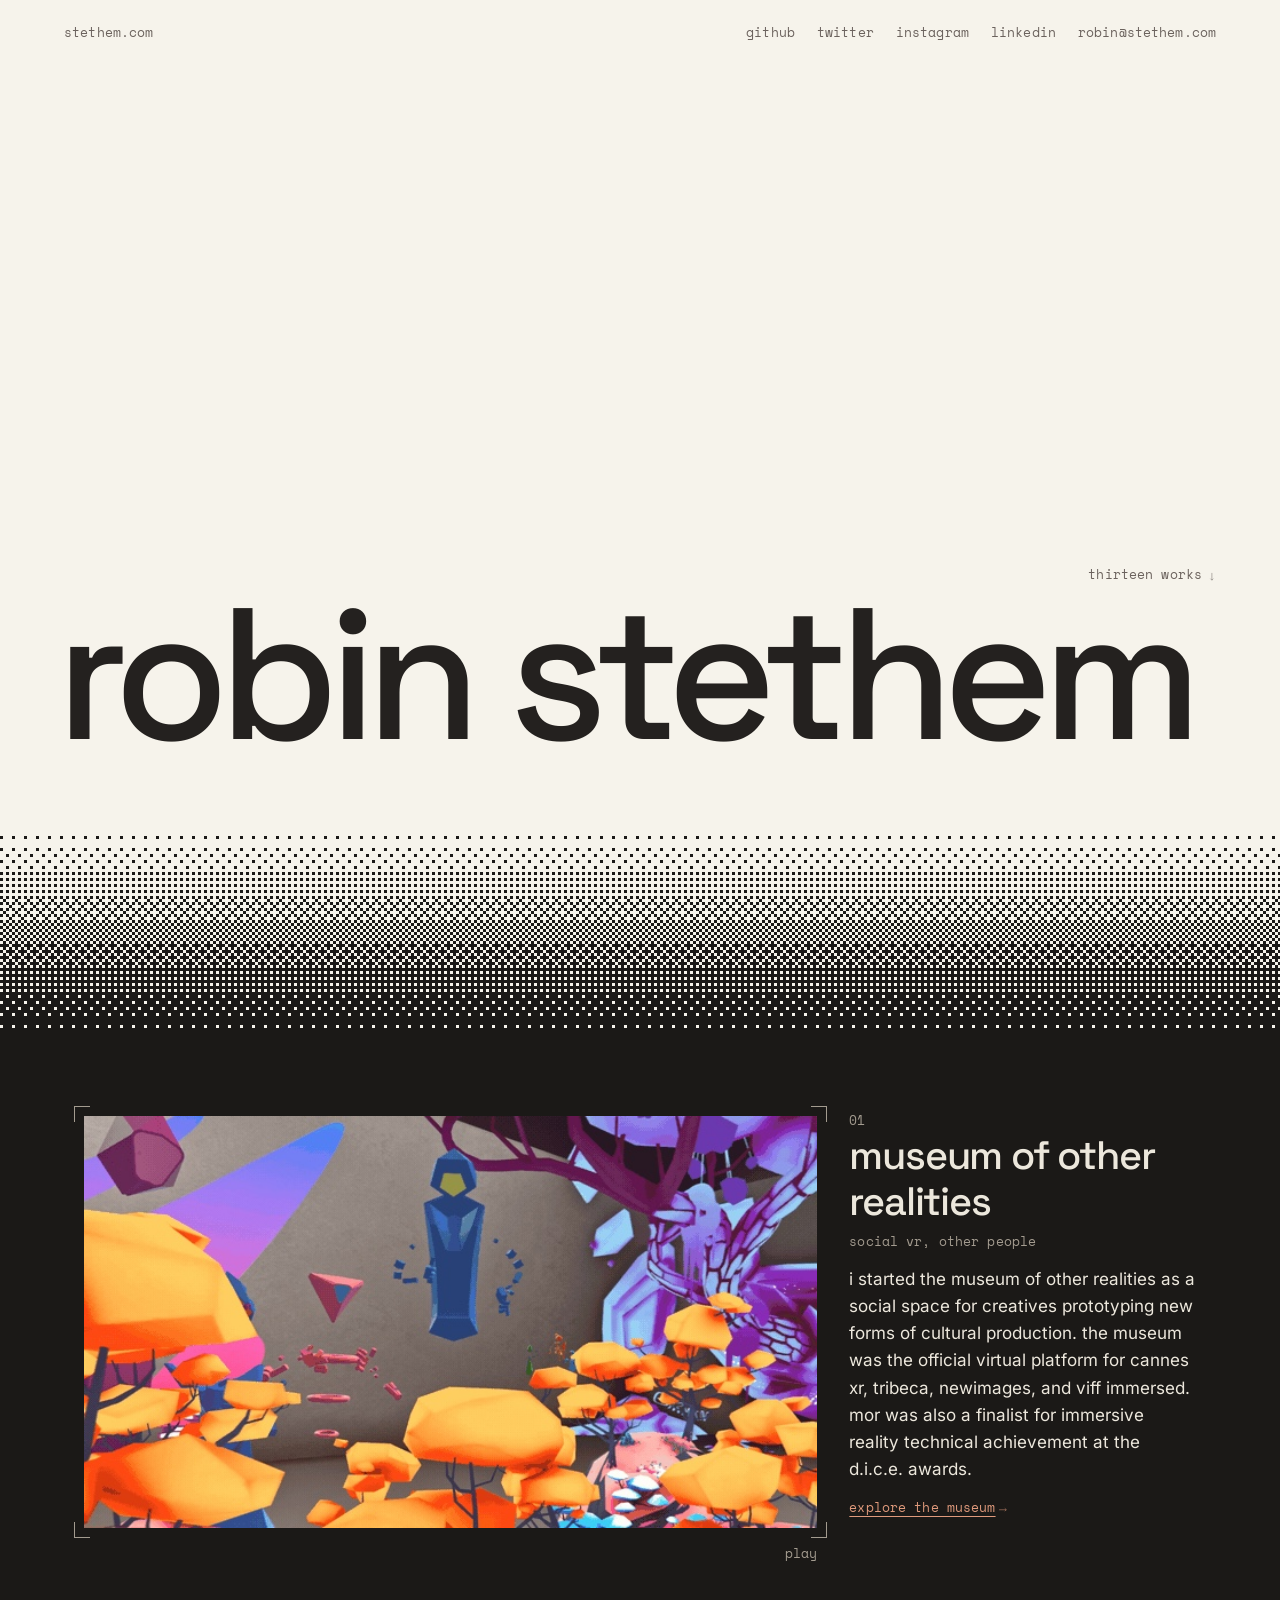
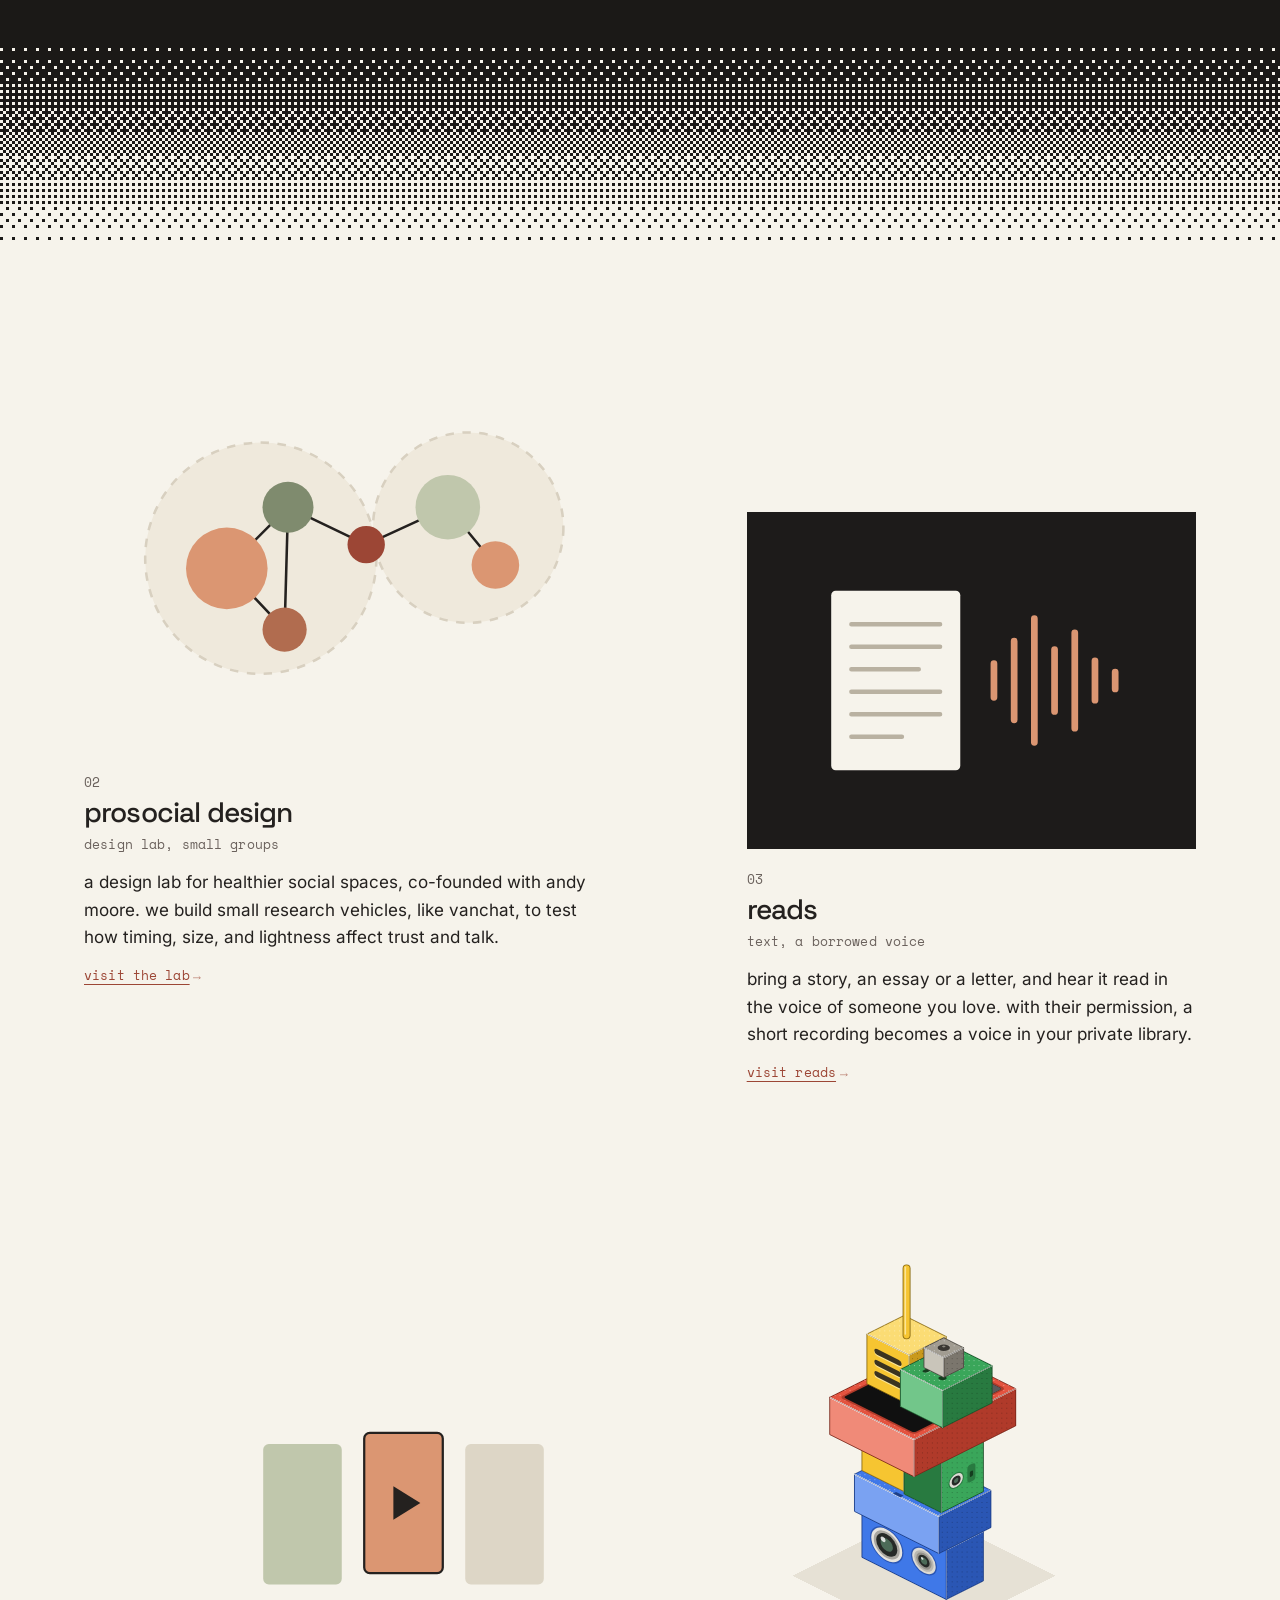
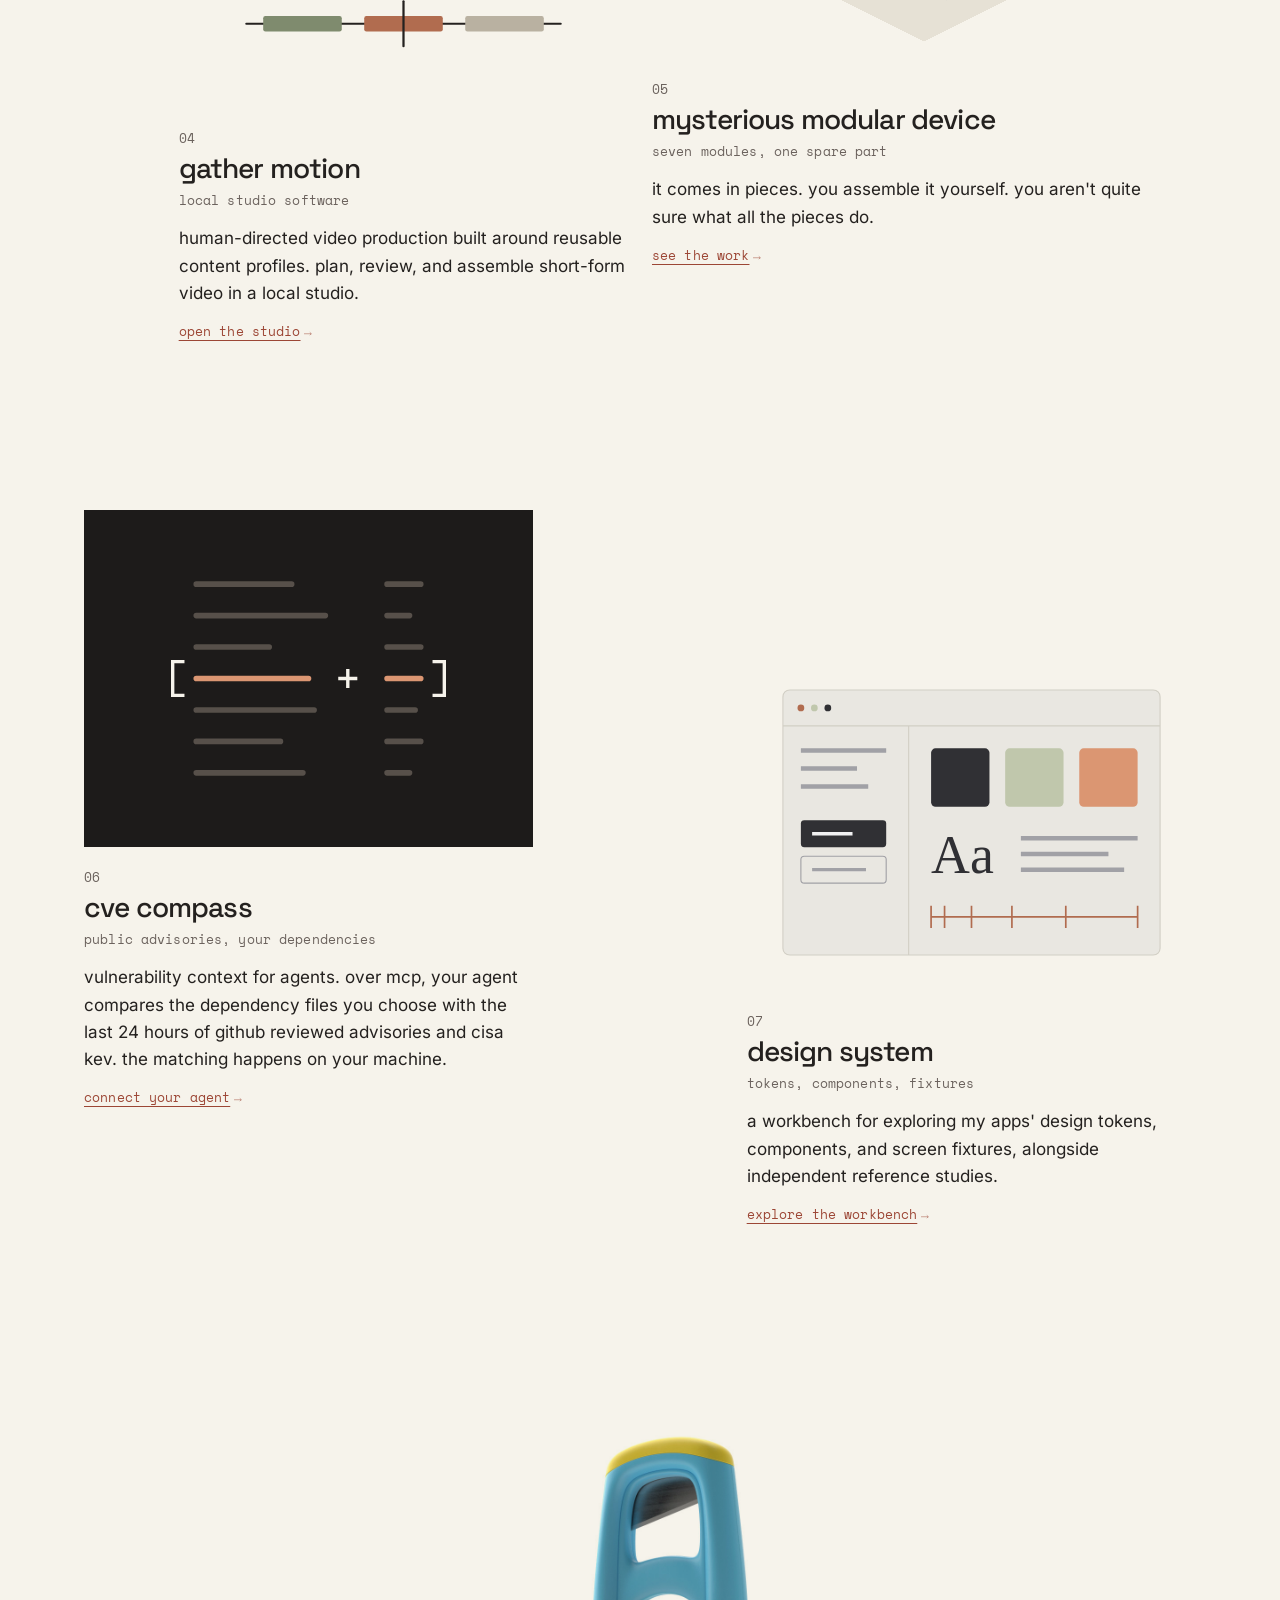
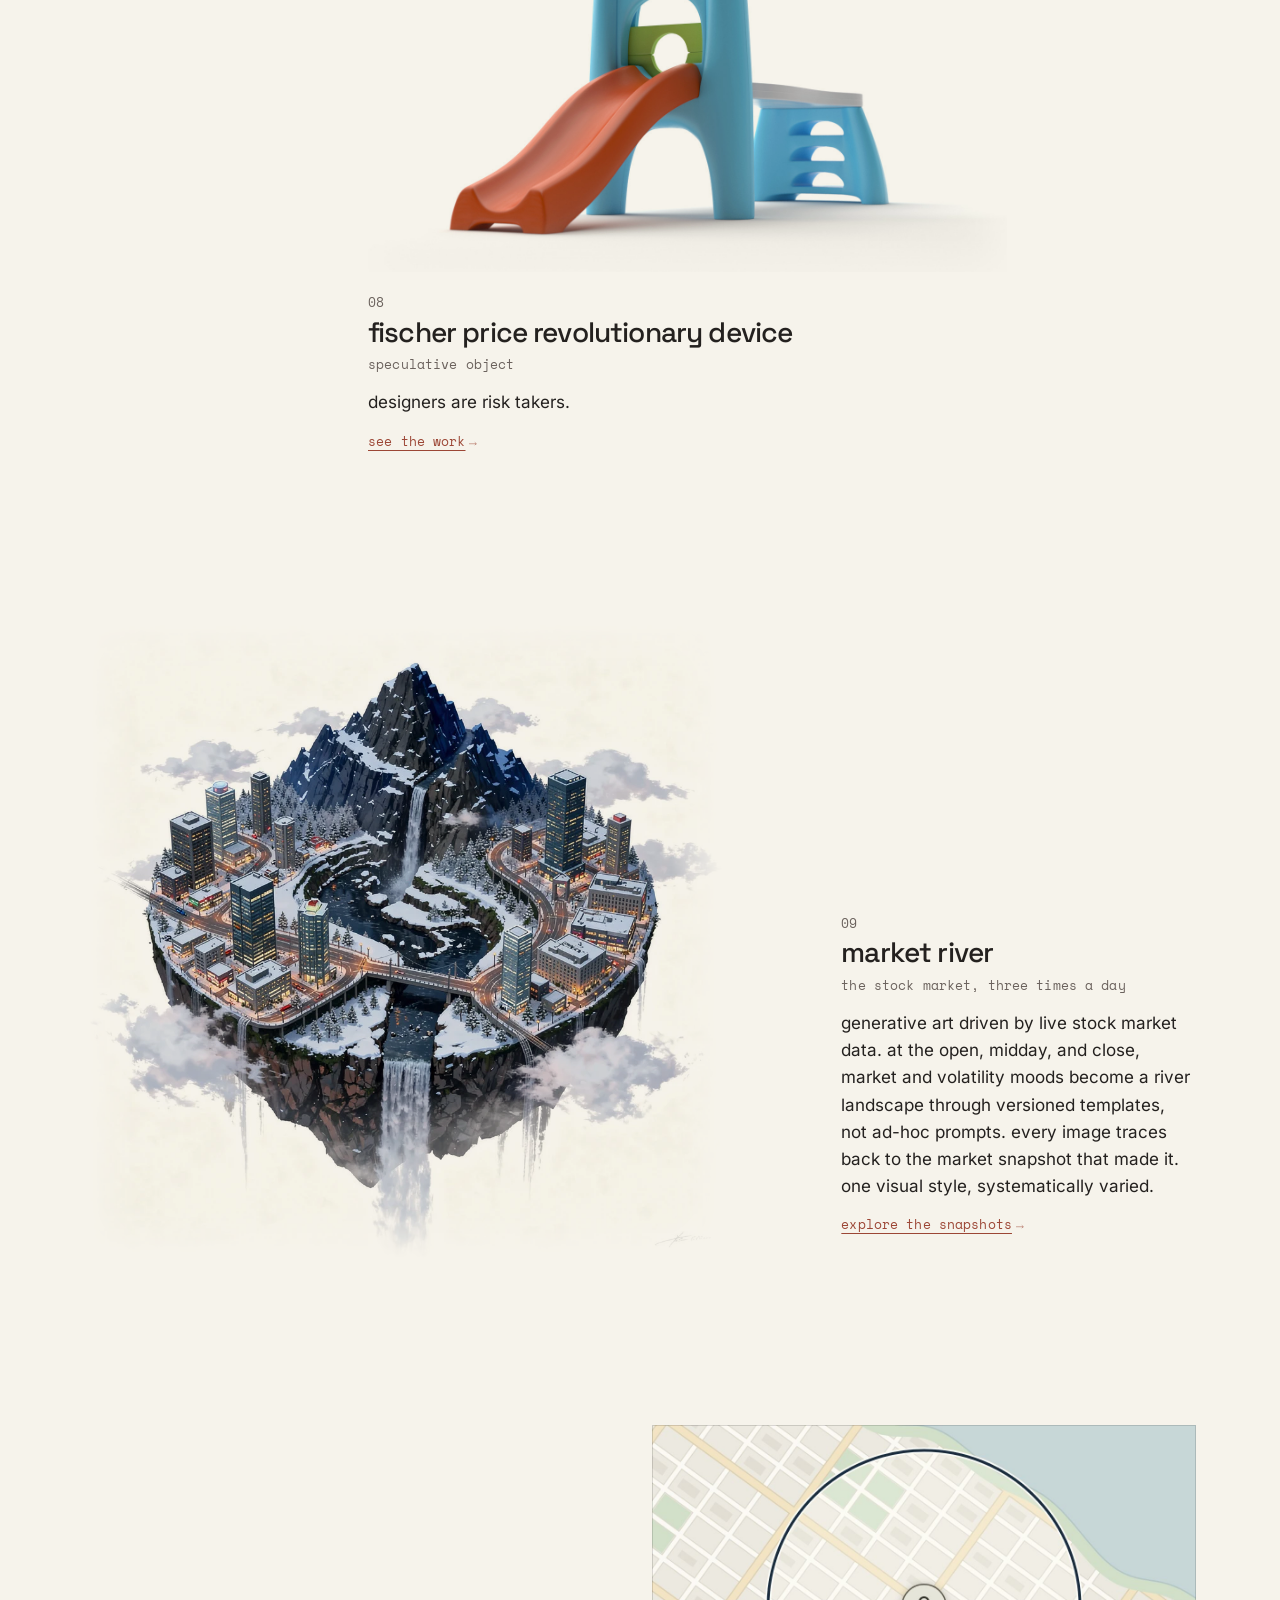
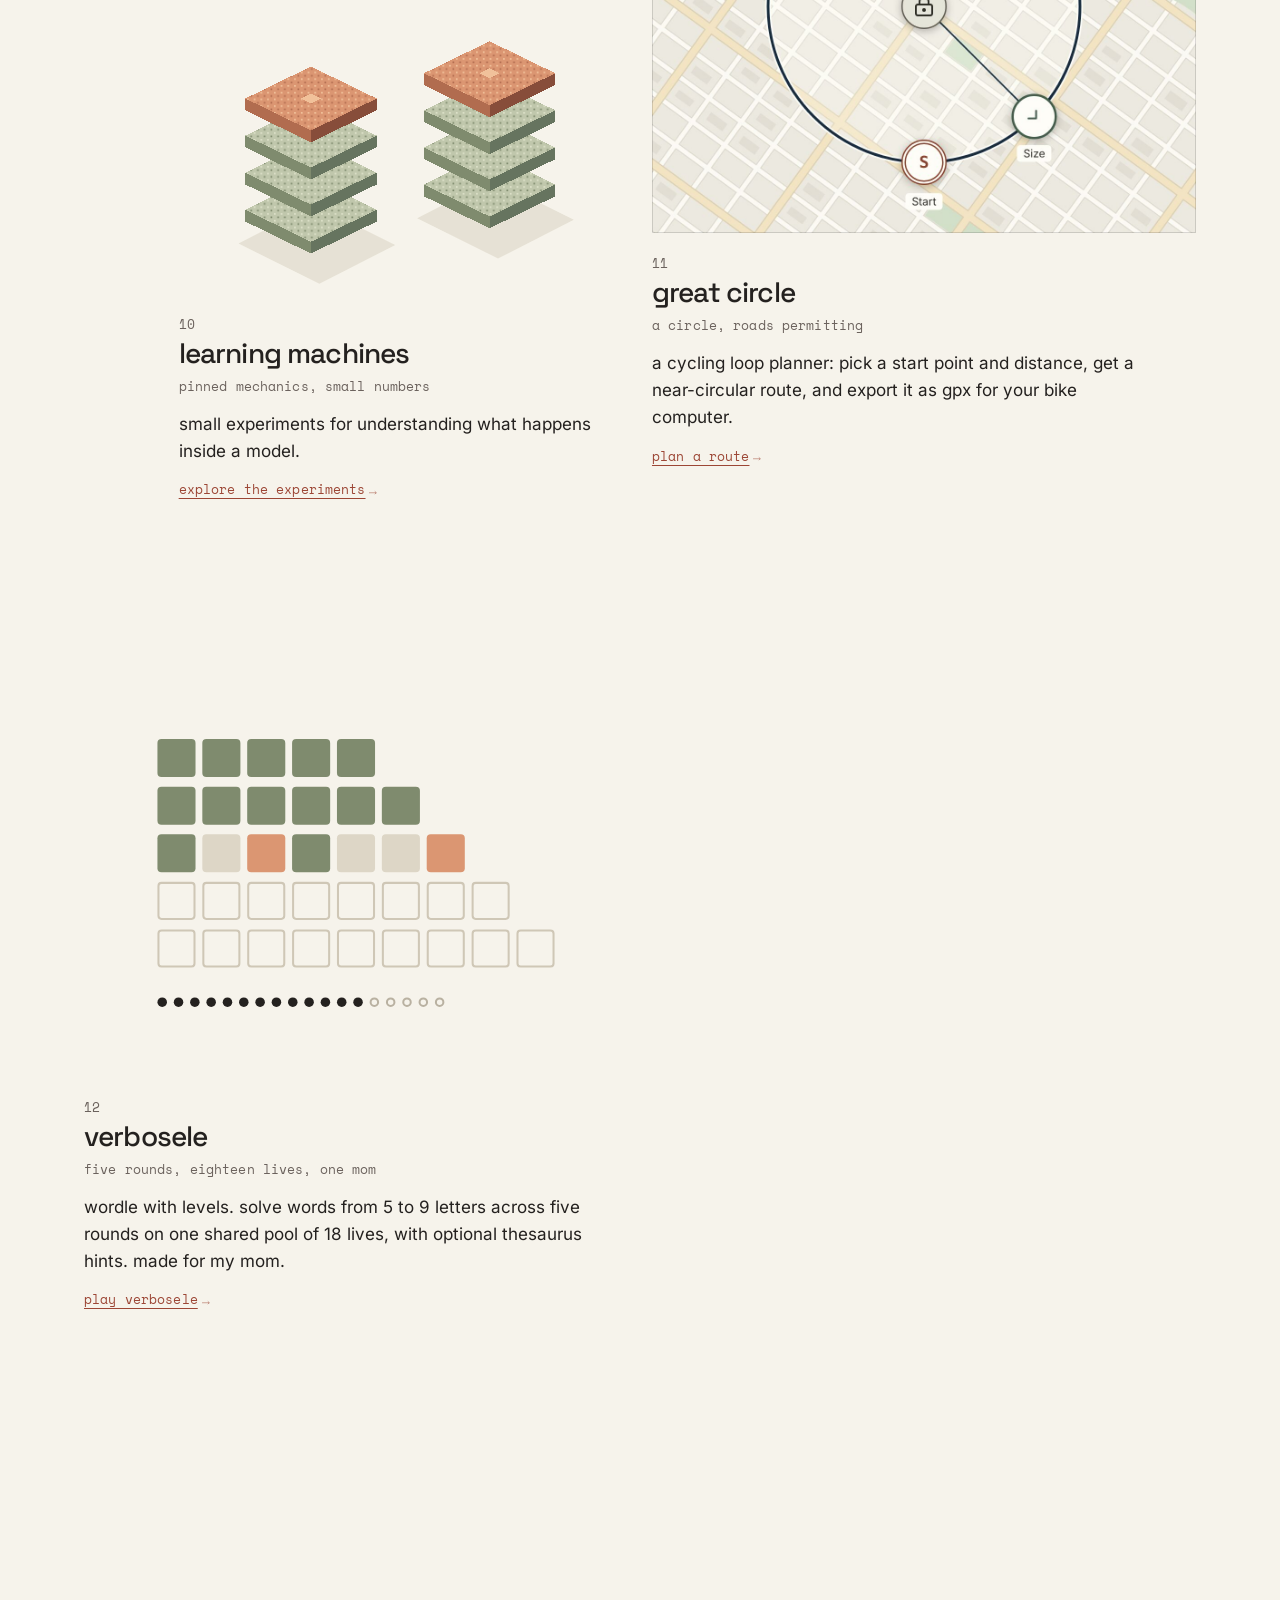
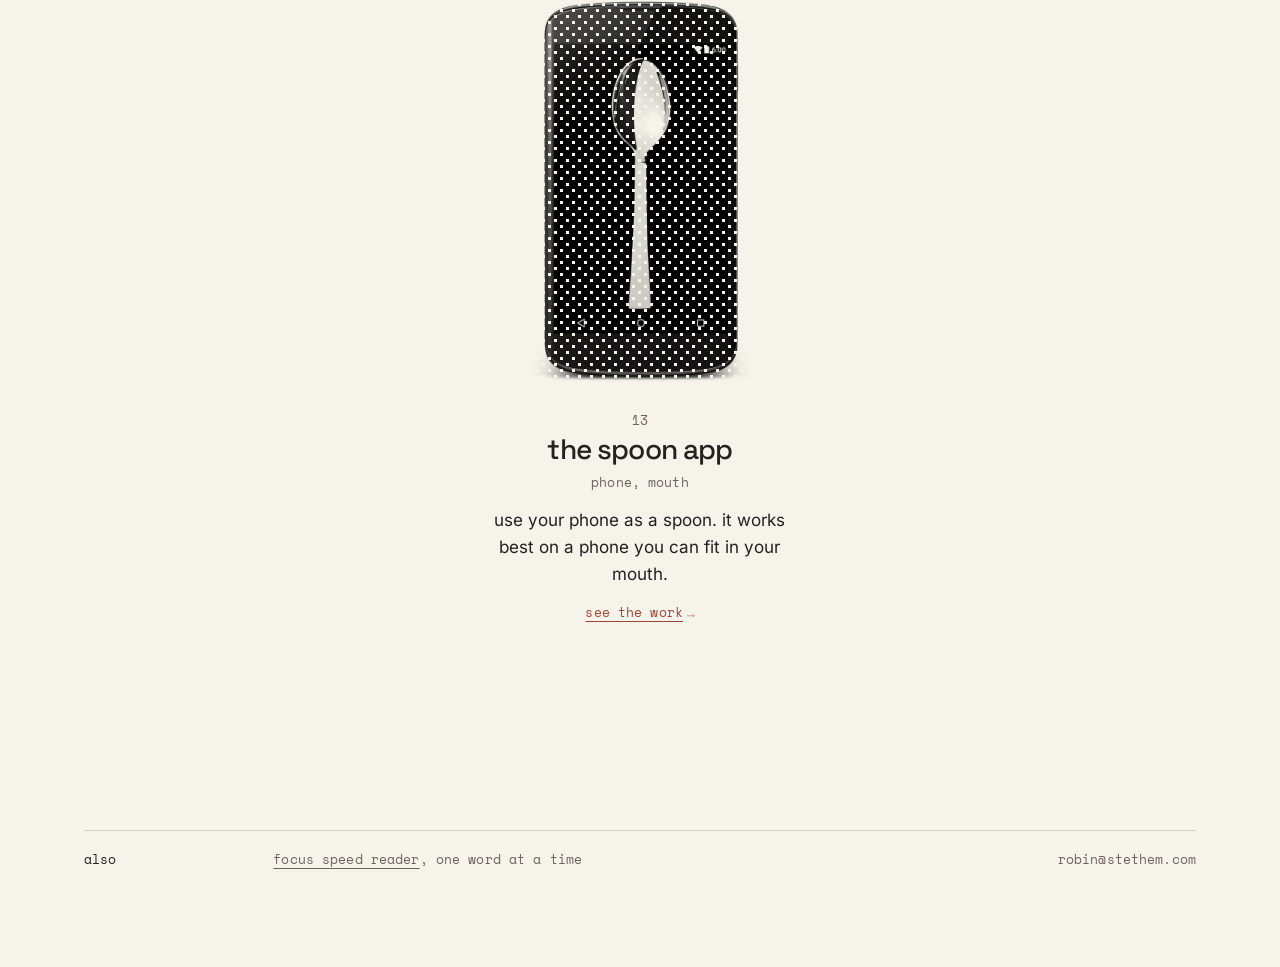
==== commit 2e63d147: "Keep the Market River reveal stable when its cover updates" ====
--- a/index.html
+++ b/index.html
@@ -15,10 +15,10 @@
     <meta property="og:title" content="Robin Stethem">
     <meta property="og:description" content="Founder of the Museum of Other Realities. Speculative design objects, generative image systems, and small web apps.">
     <meta property="og:url" content="https://stethem.com/">
-    <meta property="og:image" content="https://stethem.com/images/og/home.jpg">
+    <meta property="og:image" content="https://stethem.com/images/og/home.png">
     <meta property="og:image:width" content="1200">
     <meta property="og:image:height" content="630">
-    <meta property="og:image:alt" content="Projects by Robin Stethem: Museum of Other Realities, Mysterious Modular Device, Market River, and Verbosele">
+    <meta property="og:image:alt" content="The name robin stethem set large in lowercase on off-white paper. Above it hangs work 05, the Mysterious Modular Device: a tower of colored modules">
     <meta property="profile:first_name" content="Robin">
     <meta property="profile:last_name" content="Stethem">
     <meta name="twitter:card" content="summary_large_image">
@@ -29,8 +29,9 @@
     <link rel="preload" href="fonts/space-grotesk-latin.woff2" as="font" type="font/woff2" crossorigin>
     <link rel="preload" href="fonts/inter-latin.woff2" as="font" type="font/woff2" crossorigin>
     <link rel="preload" href="fonts/space-mono-latin.woff2" as="font" type="font/woff2" crossorigin>
-    <link rel="stylesheet" href="homepage.css?v=20261120-1">
-    <script src="homepage.js?v=20261120-1" defer></script>
+    <link rel="stylesheet" href="homepage.css?v=20261124-1">
+    <script src="homepage.js?v=20261124-1" defer></script>
+    <script src="market-river-cover.js?v=20261124-1" defer></script>
 
     <script type="application/ld+json">
     {
@@ -59,7 +60,7 @@
           "url": "https://stethem.com/",
           "email": "mailto:robin@stethem.com",
           "description": "Founder of the Museum of Other Realities. Makes speculative design objects, generative image systems, and small web apps.",
-          "image": "https://stethem.com/images/og/home.jpg",
+          "image": "https://stethem.com/images/og/home.png",
           "sameAs": [
             "https://github.com/rsteth",
             "https://x.com/robinstethem",
@@ -221,7 +222,7 @@
         </article>
 
         <article class="work w09" data-no="09">
-            <figure class="frame frame--square"><span class="feather"><img src="images/market-river/2026-10-23-close-353a8248769a-sunny.webp" alt="A snowy floating island city with skyscrapers, a mountain waterfall, and a winding river — Market River, October 23 closing snapshot" width="1008" height="1008" loading="lazy" decoding="async"></span></figure>
+            <figure class="frame frame--square"><span class="feather"><span class="market-river-reveal"><img data-market-river-cover src="images/market-river/2026-10-23-close-353a8248769a-sunny.webp" alt="A snowy floating island city with skyscrapers, a mountain waterfall, and a winding river — Market River, October 23 closing snapshot" width="1008" height="1008" loading="eager" fetchpriority="low" decoding="async"></span></span></figure>
             <div class="placard">
                 <span class="placard__no mono">09</span>
                 <h2><a class="work__link" href="market-river/">Market River</a></h2>
--- a/homepage.css
+++ b/homepage.css
@@ -159,6 +159,9 @@
 .frame--square { aspect-ratio: 1; }
 .frame--square > img { object-fit: contain; }
 .frame > .feather > img { display: block; width: 100%; height: 100%; object-fit: contain; }
+.market-river-reveal { position: relative; display: block; width: 100%; height: 100%; }
+.market-river-reveal > img { display: block; width: 100%; height: 100%; object-fit: contain; }
+.market-river-reveal > .market-river-outgoing { position: absolute; inset: 0; }
 .frame > .feather {
     display: block; width: 100%; height: 100%; mix-blend-mode: multiply;
     --f: 8%;
